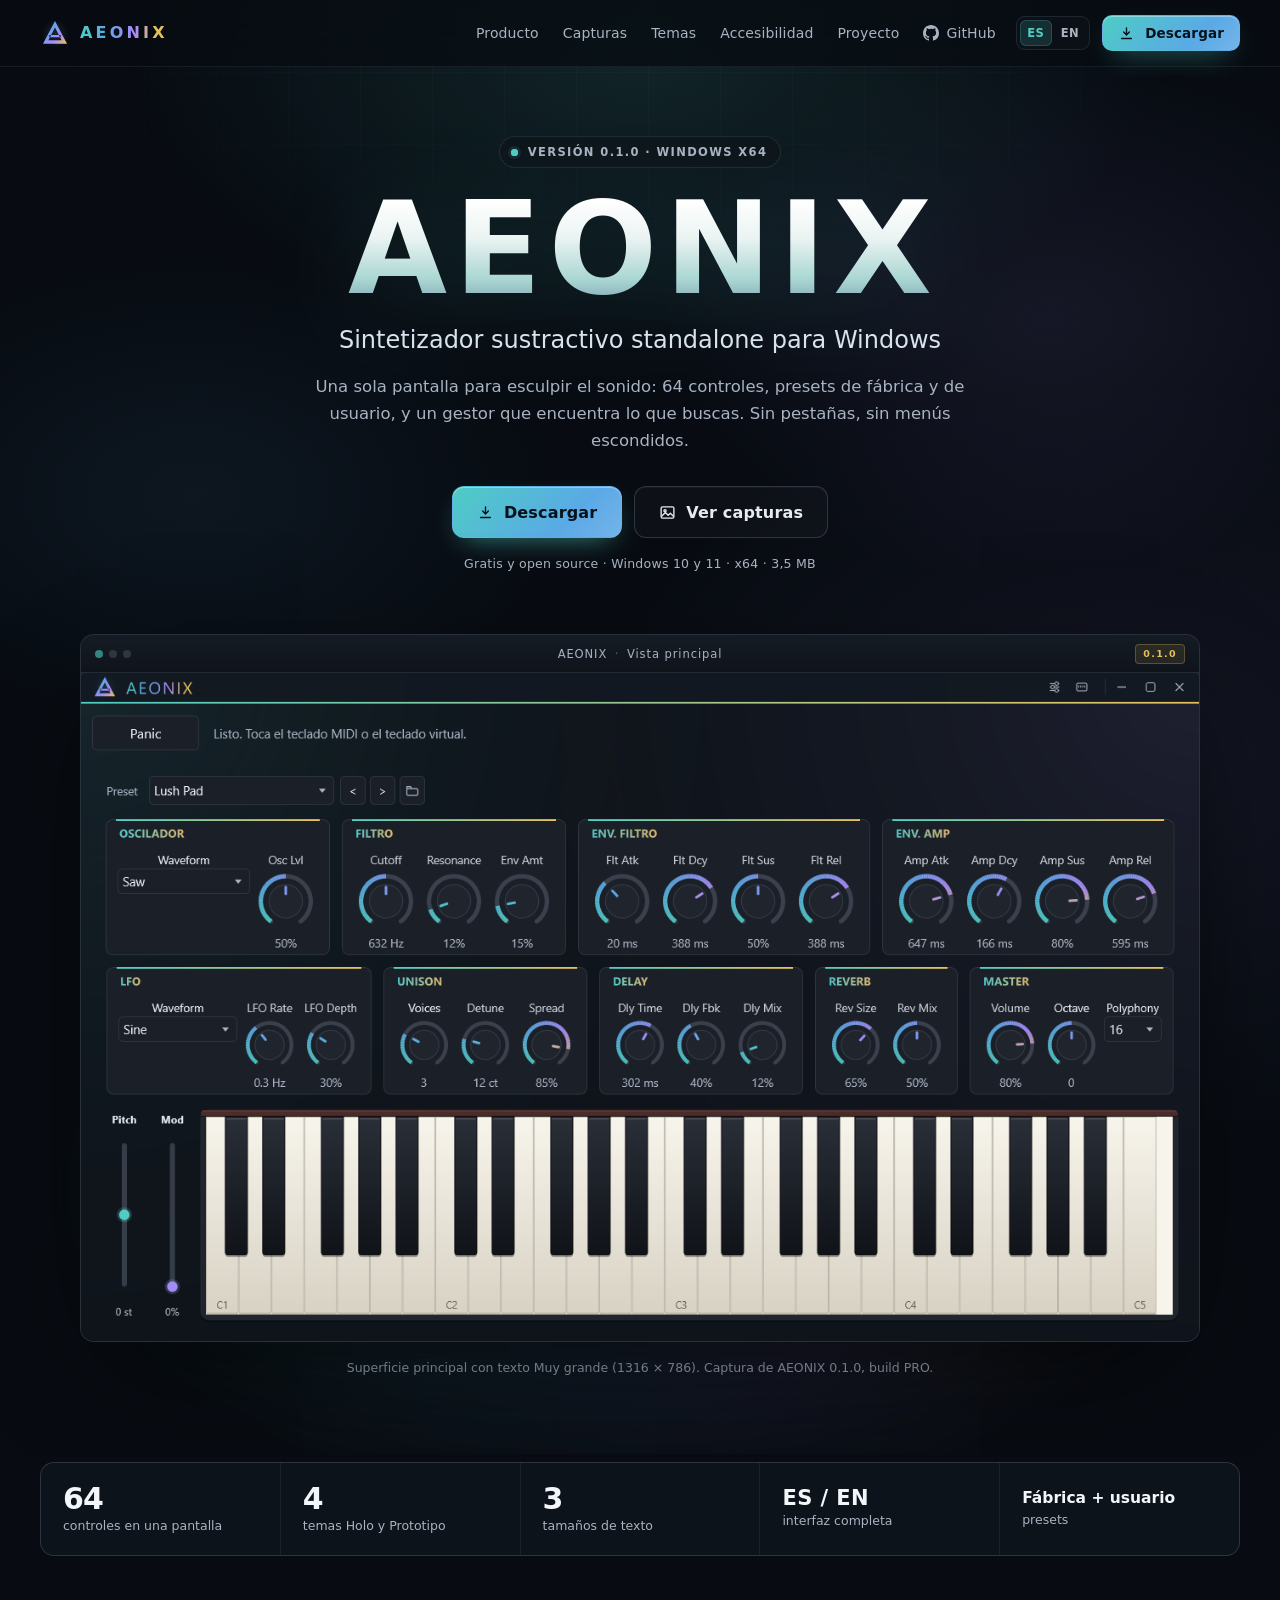
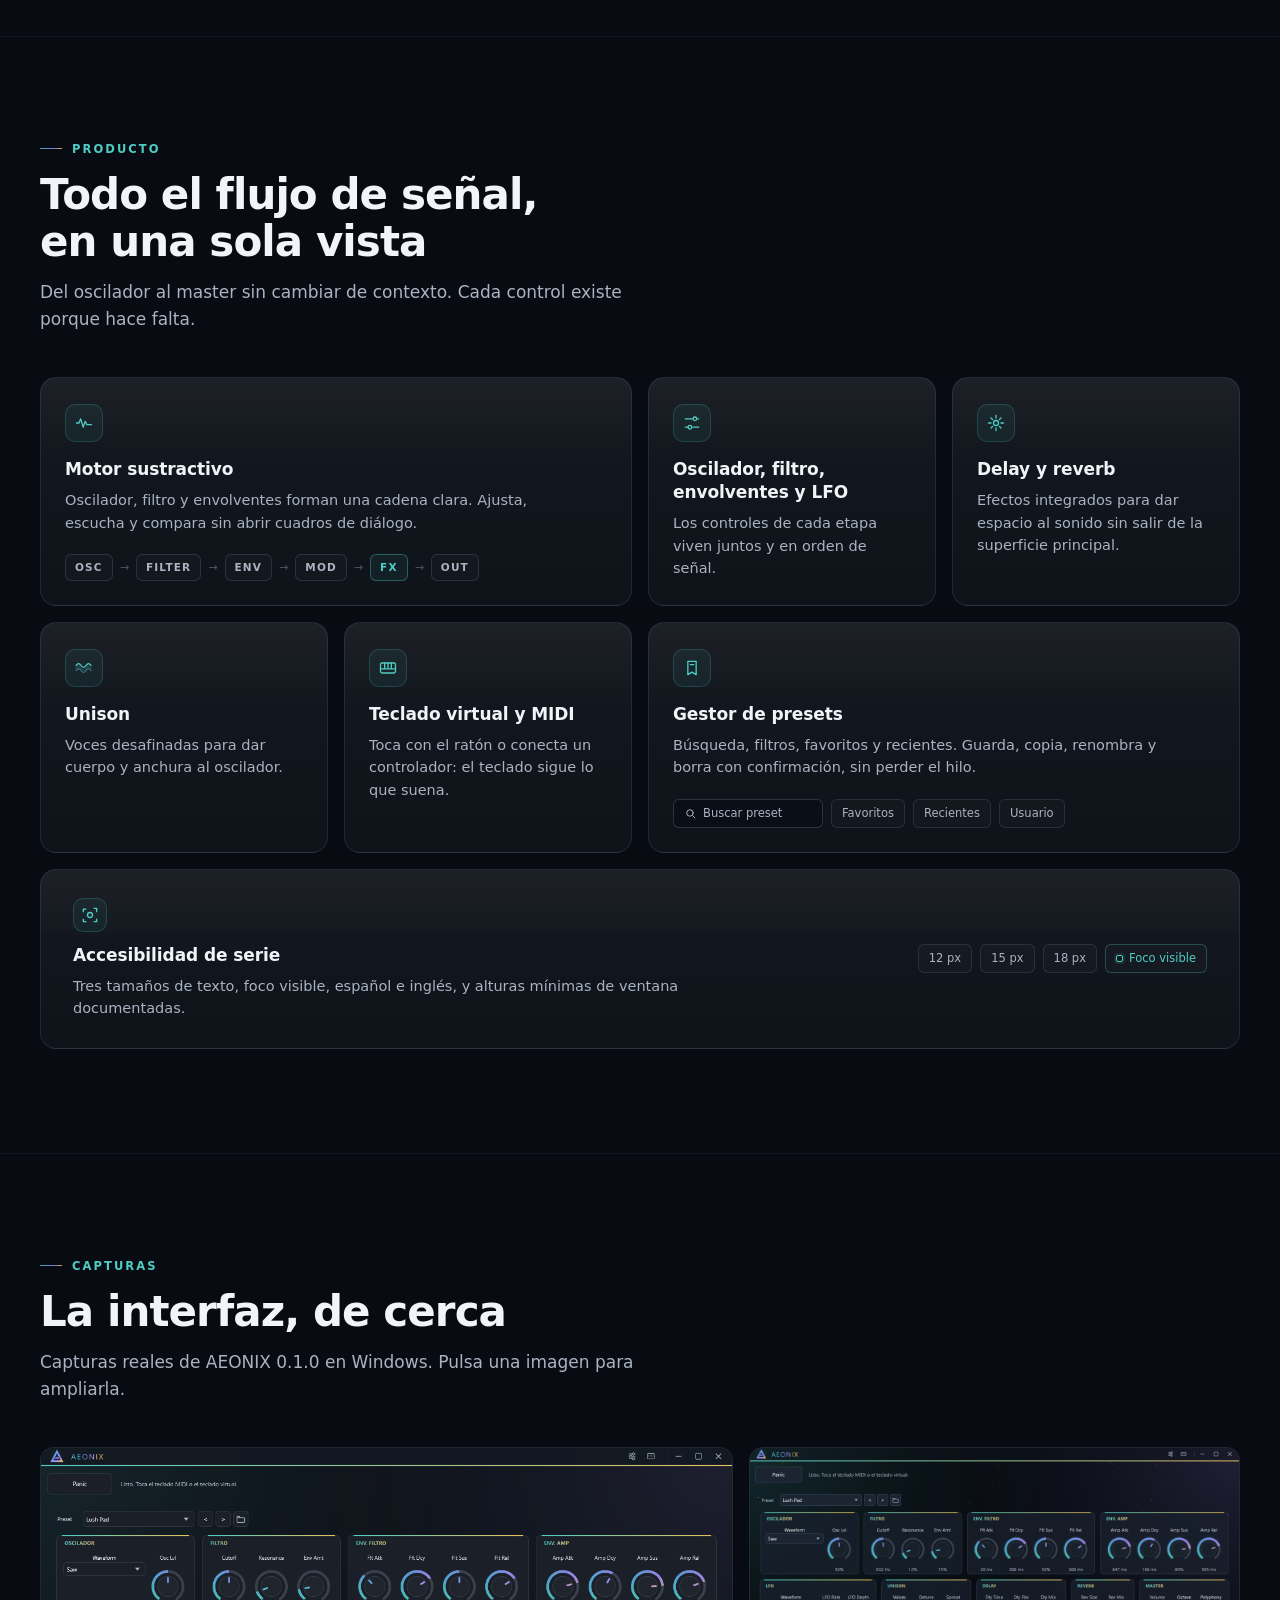
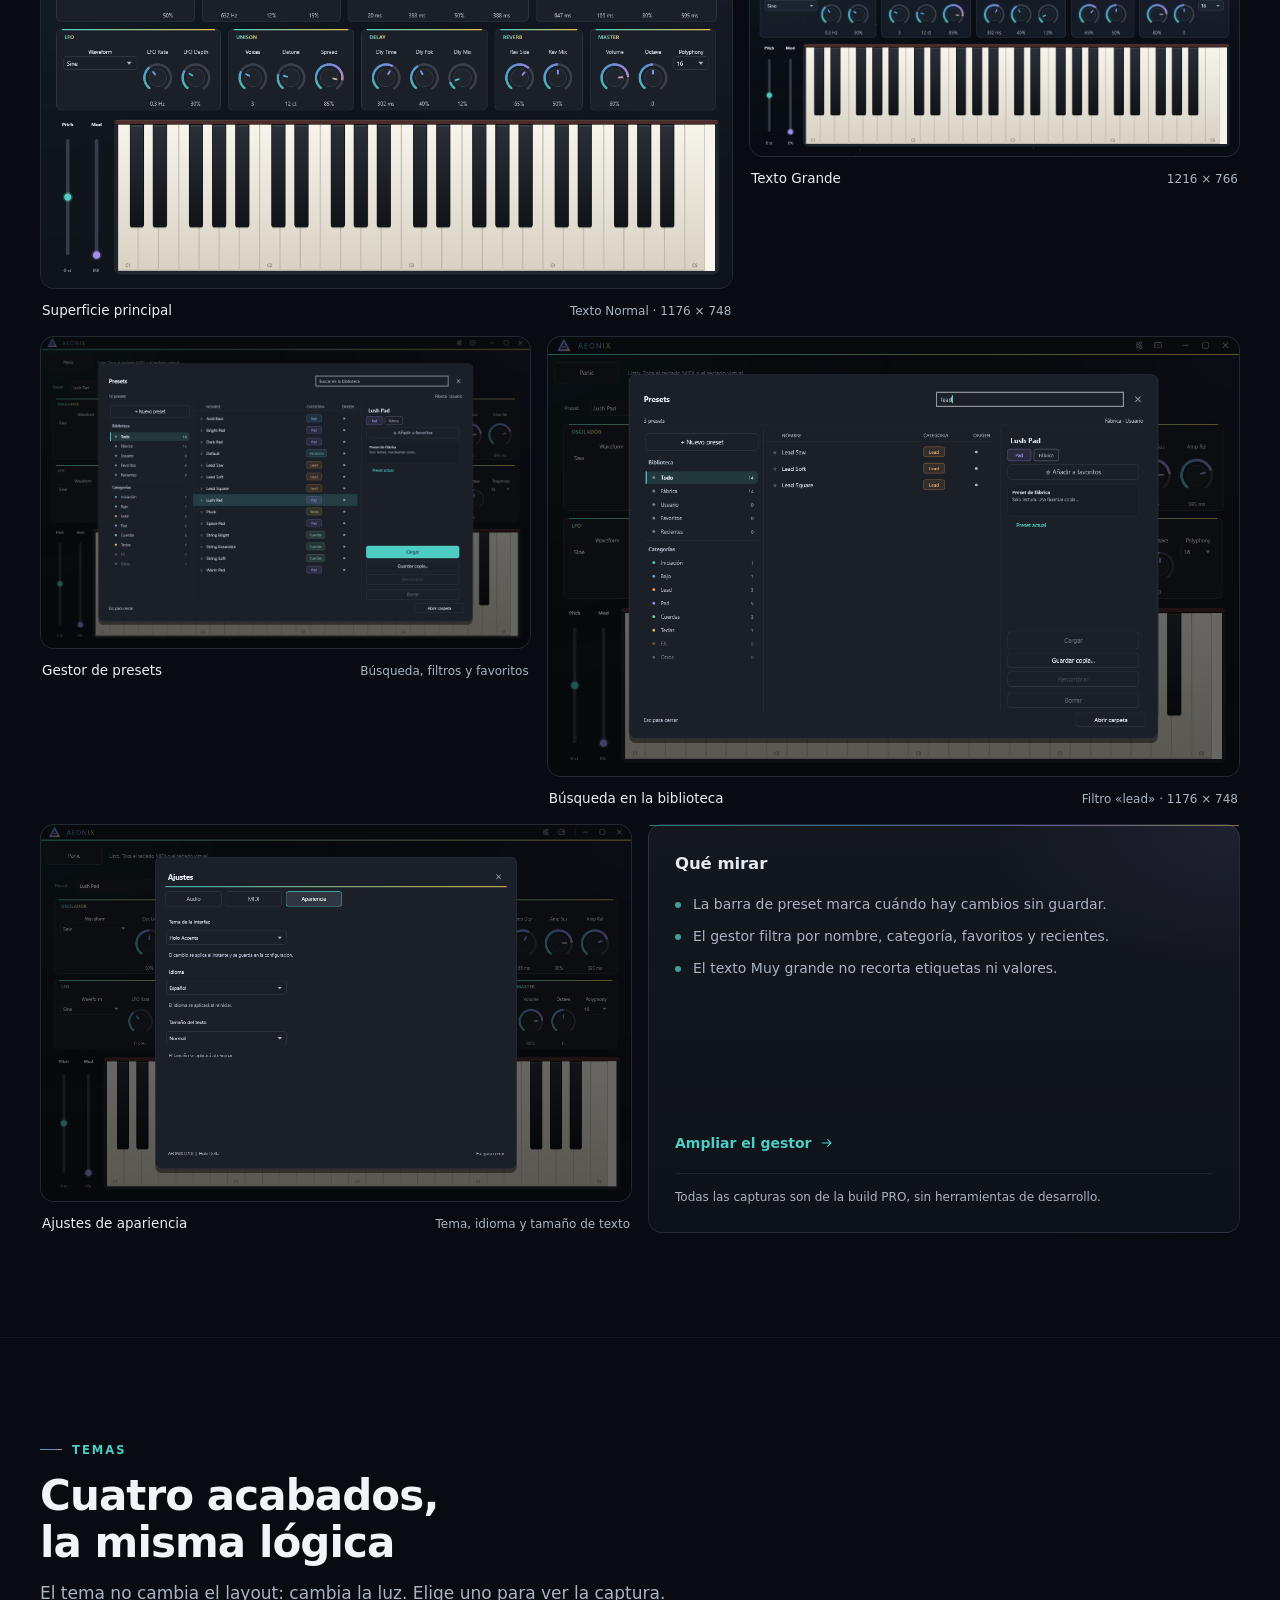
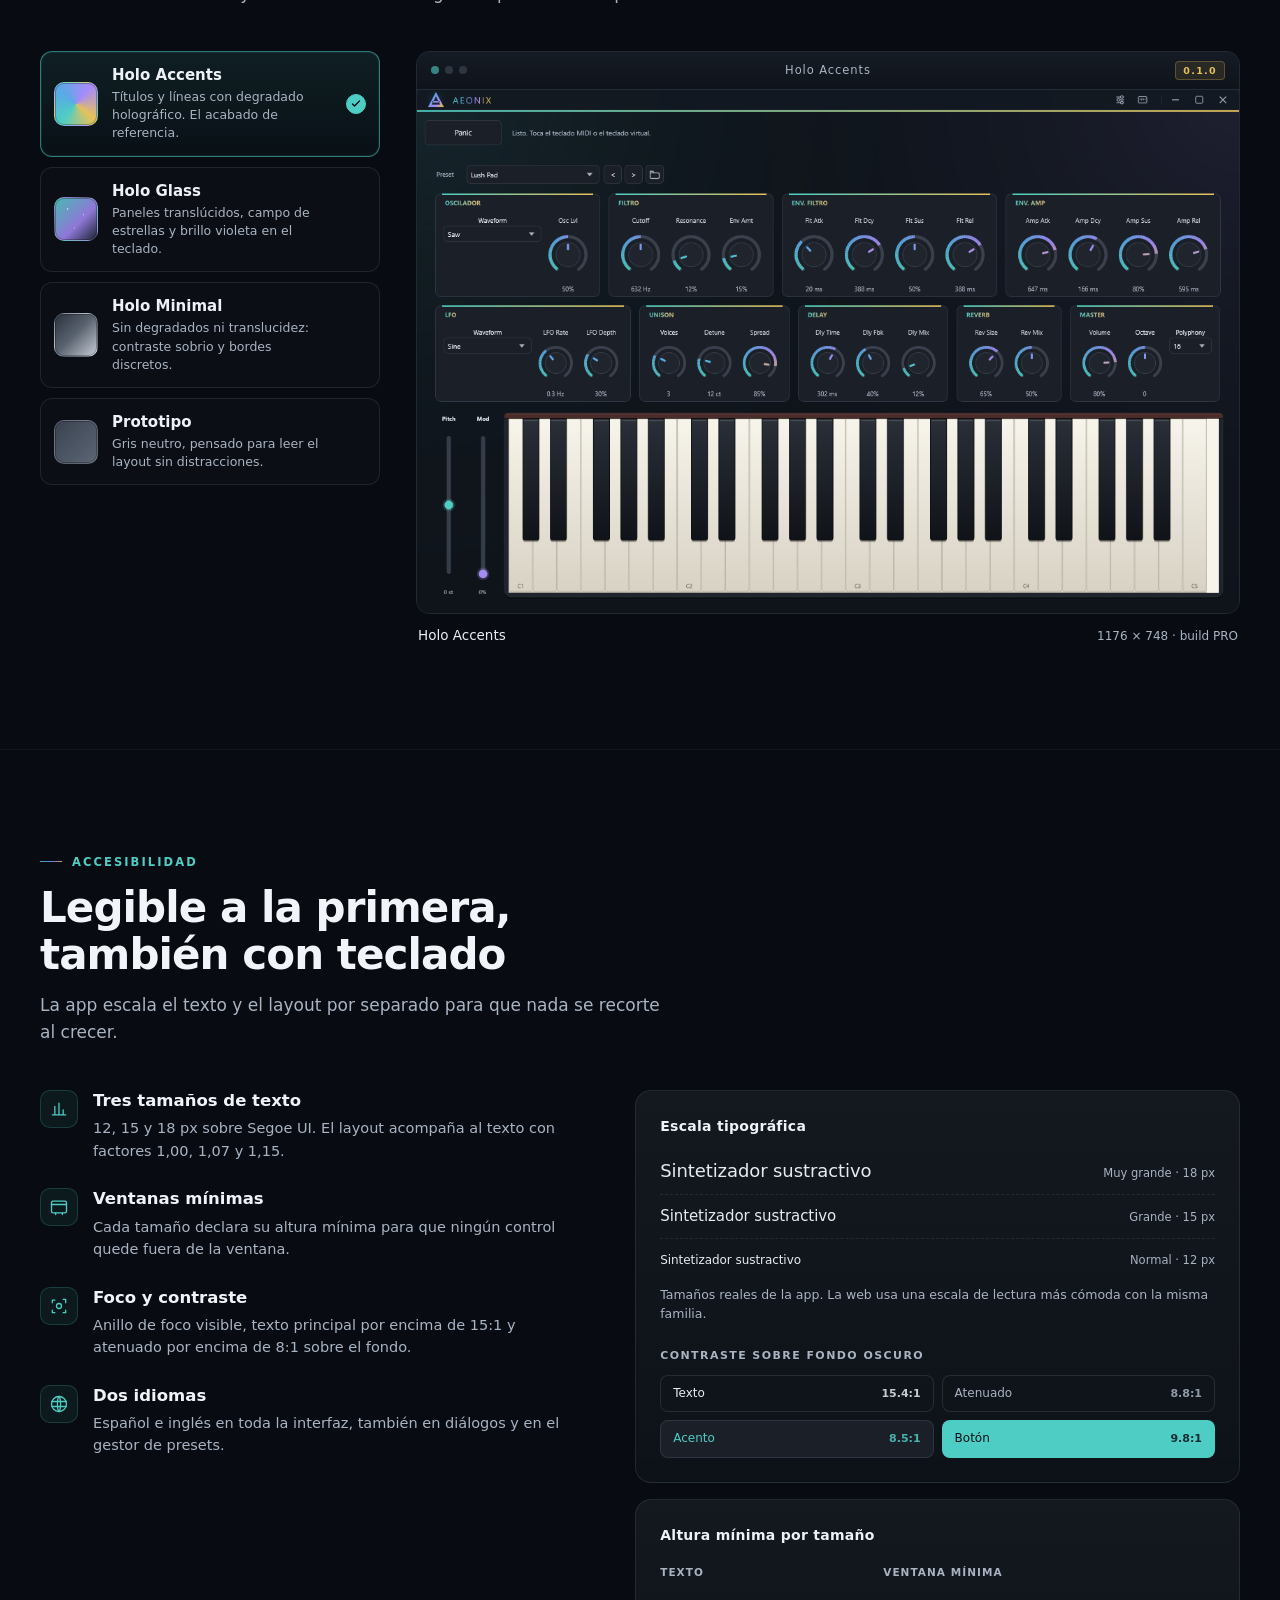
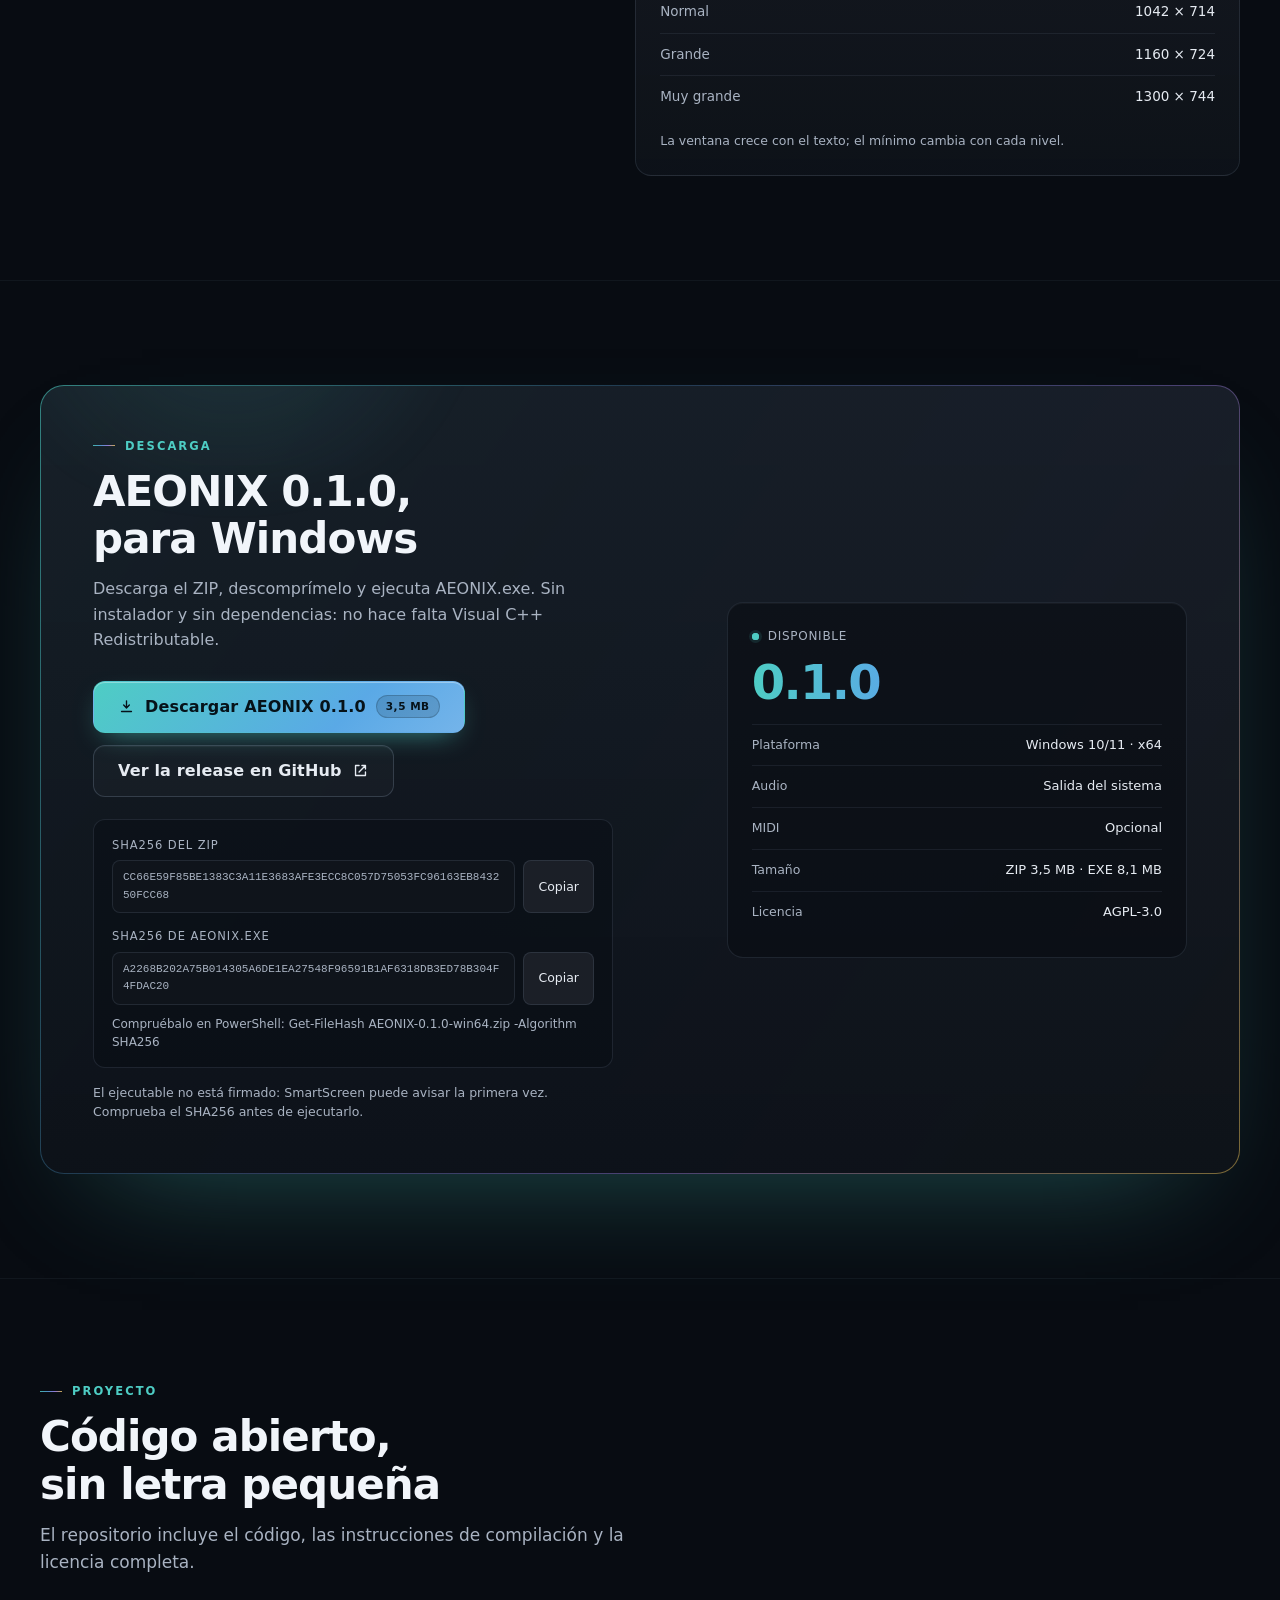
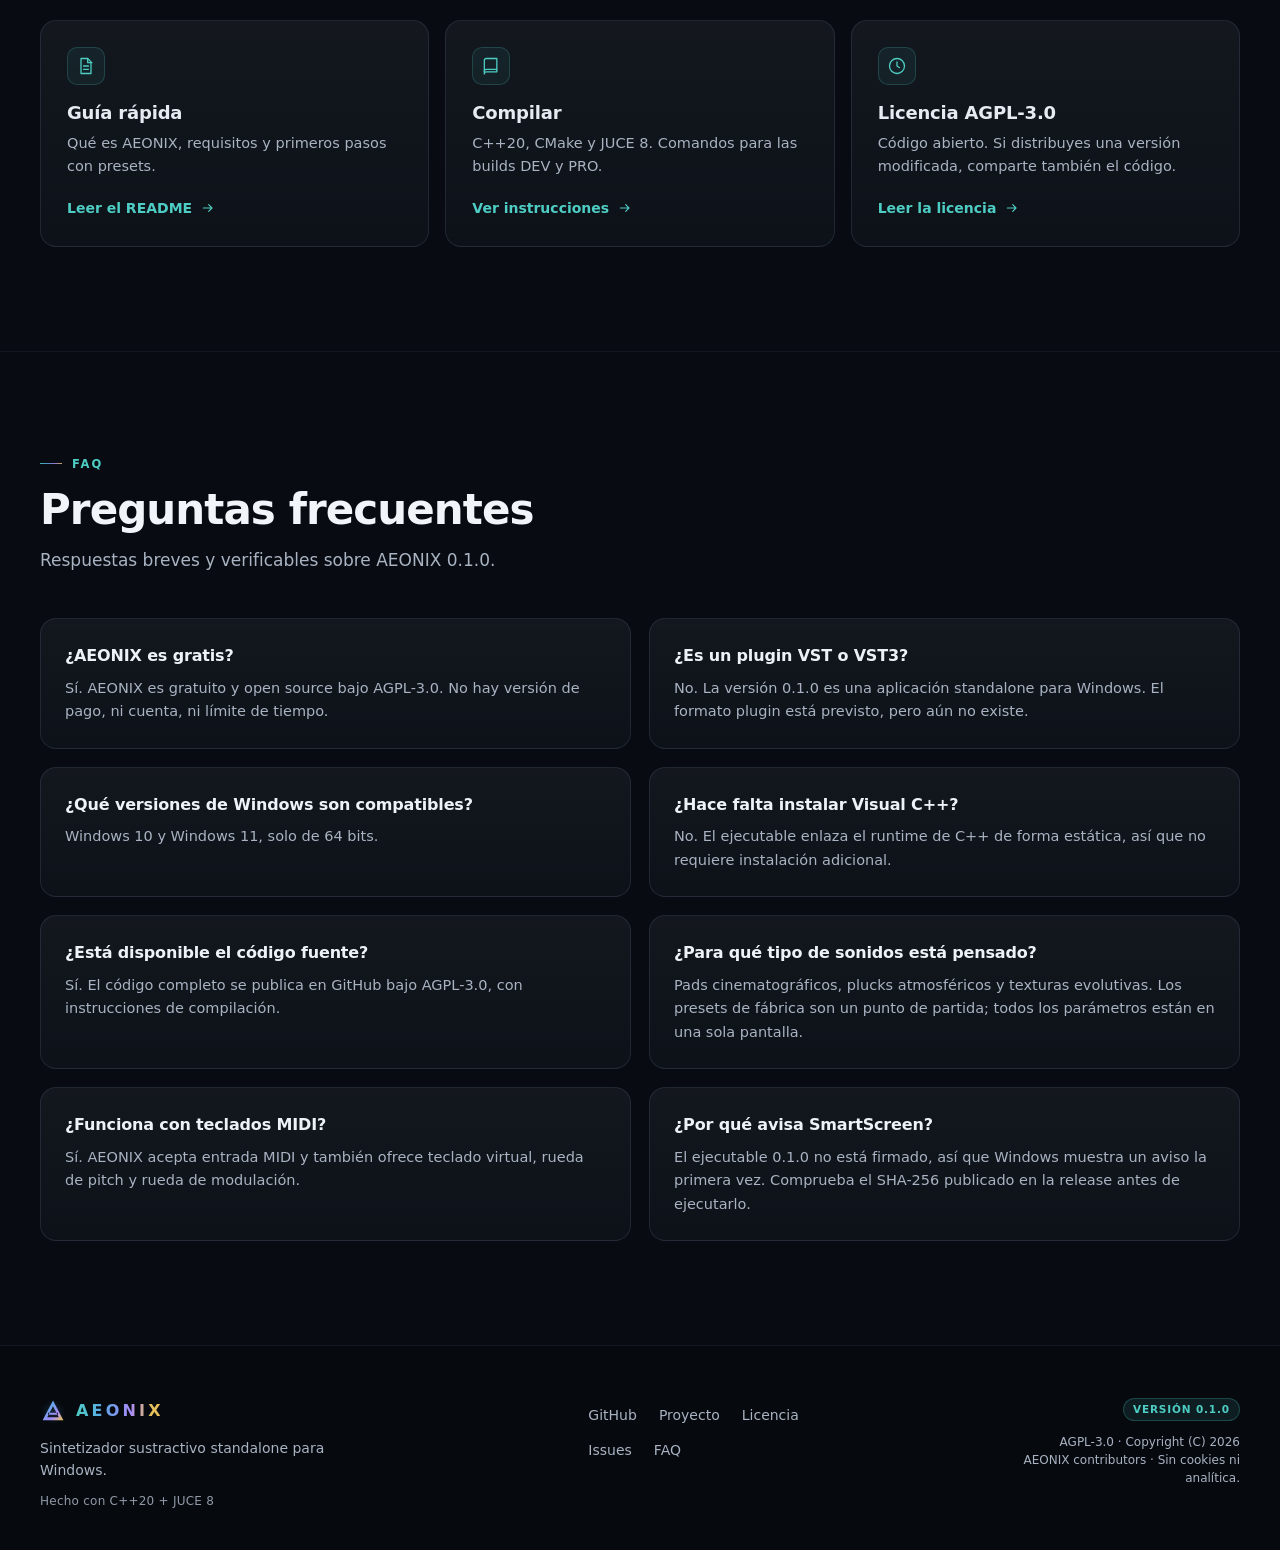
==== site/es/index.html @ d2641645 "site: serve English and Spanish pages with SEO metadata - split the landing into English / and Spani" ====
<!doctype html>
<html lang="es" class="no-js" data-root="../">
<head>
<meta charset="utf-8">
<meta name="viewport" content="width=device-width, initial-scale=1">
<title>AEONIX — Sintetizador sustractivo gratuito y open source para Windows</title>
<meta name="description" content="Sintetizador sustractivo gratuito y open source para Windows 10/11. 64 controles, unison, delay, reverb y gestor de presets. Standalone, AGPL-3.0.">
<meta name="color-scheme" content="dark">
<meta name="theme-color" content="#080c12">
<link rel="canonical" href="https://amareca.github.io/aeonix-synth/es/">
<link rel="alternate" hreflang="en" href="https://amareca.github.io/aeonix-synth/">
<link rel="alternate" hreflang="es" href="https://amareca.github.io/aeonix-synth/es/">
<link rel="alternate" hreflang="x-default" href="https://amareca.github.io/aeonix-synth/">
<link rel="icon" href="../assets/favicon.ico" sizes="any">
<link rel="icon" href="../assets/icon-192.png" type="image/png" sizes="192x192">
<link rel="apple-touch-icon" href="../assets/apple-touch-icon.png">
<link rel="manifest" href="../site.webmanifest">
<meta property="og:type" content="website">
<meta property="og:site_name" content="AEONIX">
<meta property="og:title" content="AEONIX — Sintetizador sustractivo gratuito y open source para Windows">
<meta property="og:description" content="Sintetizador sustractivo gratuito y open source para Windows 10/11 con 64 controles, unison, delay, reverb y gestor de presets.">
<meta property="og:url" content="https://amareca.github.io/aeonix-synth/es/">
<meta property="og:image" content="https://amareca.github.io/aeonix-synth/assets/og.png">
<meta property="og:image:width" content="1200">
<meta property="og:image:height" content="630">
<meta property="og:image:alt" content="AEONIX: sintetizador sustractivo gratuito para Windows">
<meta property="og:locale" content="es_ES">
<meta property="og:locale:alternate" content="en_GB">
<meta name="twitter:card" content="summary_large_image">
<meta name="twitter:title" content="AEONIX — Sintetizador sustractivo gratuito y open source para Windows">
<meta name="twitter:description" content="Sintetizador sustractivo gratuito y open source para Windows 10/11 con 64 controles, unison, delay, reverb y gestor de presets.">
<meta name="twitter:image" content="https://amareca.github.io/aeonix-synth/assets/og.png">
<link rel="stylesheet" href="../styles.css">
<script type="application/ld+json">
{
  "@context": "https://schema.org",
  "@type": "SoftwareApplication",
  "name": "AEONIX",
  "alternateName": "AEONIX Synth",
  "description": "Sintetizador sustractivo standalone gratuito y open source para Windows, pensado para pads cinematográficos, plucks atmosféricos y diseño sonoro experimental.",
  "applicationCategory": "MultimediaApplication",
  "applicationSubCategory": "Synthesizer",
  "operatingSystem": "Windows 10, Windows 11",
  "softwareRequirements": "Windows 10 u 11 de 64 bits. No requiere runtime externo.",
  "softwareVersion": "0.1.0",
  "fileSize": "3.5MB",
  "inLanguage": [
    "en",
    "es"
  ],
  "datePublished": "2026-11-11",
  "url": "https://amareca.github.io/aeonix-synth/es/",
  "downloadUrl": "https://github.com/amareca/aeonix-synth/releases/latest",
  "codeRepository": "https://github.com/amareca/aeonix-synth",
  "license": "https://www.gnu.org/licenses/agpl-3.0.html",
  "screenshot": "https://amareca.github.io/aeonix-synth/assets/captures/hero.png",
  "featureList": [
    "Síntesis sustractiva con oscilador, filtro, envolventes y LFO",
    "Unison, delay estéreo y reverb",
    "64 controles de diseño sonoro en una sola pantalla",
    "Gestor de presets con búsqueda, filtros, favoritos y recientes",
    "Teclado virtual, entrada MIDI y ruedas de pitch y modulación",
    "Cuatro temas y tres tamaños de texto",
    "Interfaz en español e inglés",
    "Código abierto AGPL-3.0"
  ],
  "sameAs": [
    "https://github.com/amareca/aeonix-synth"
  ],
  "author": {
    "@type": "Person",
    "name": "amareca",
    "url": "https://github.com/amareca"
  },
  "offers": {
    "@type": "Offer",
    "price": "0",
    "priceCurrency": "EUR"
  }
}
</script>
<script type="application/ld+json">
{
  "@context": "https://schema.org",
  "@type": "FAQPage",
  "inLanguage": "es",
  "mainEntity": [
    {
      "@type": "Question",
      "name": "¿AEONIX es gratis?",
      "acceptedAnswer": {
        "@type": "Answer",
        "text": "Sí. AEONIX es gratuito y open source bajo AGPL-3.0. No hay versión de pago, ni cuenta, ni límite de tiempo."
      }
    },
    {
      "@type": "Question",
      "name": "¿Es un plugin VST o VST3?",
      "acceptedAnswer": {
        "@type": "Answer",
        "text": "No. La versión 0.1.0 es una aplicación standalone para Windows. El formato plugin está previsto, pero aún no existe."
      }
    },
    {
      "@type": "Question",
      "name": "¿Qué versiones de Windows son compatibles?",
      "acceptedAnswer": {
        "@type": "Answer",
        "text": "Windows 10 y Windows 11, solo de 64 bits."
      }
    },
    {
      "@type": "Question",
      "name": "¿Hace falta instalar Visual C++?",
      "acceptedAnswer": {
        "@type": "Answer",
        "text": "No. El ejecutable enlaza el runtime de C++ de forma estática, así que no requiere instalación adicional."
      }
    },
    {
      "@type": "Question",
      "name": "¿Está disponible el código fuente?",
      "acceptedAnswer": {
        "@type": "Answer",
        "text": "Sí. El código completo se publica en GitHub bajo AGPL-3.0, con instrucciones de compilación."
      }
    },
    {
      "@type": "Question",
      "name": "¿Para qué tipo de sonidos está pensado?",
      "acceptedAnswer": {
        "@type": "Answer",
        "text": "Pads cinematográficos, plucks atmosféricos y texturas evolutivas. Los presets de fábrica son un punto de partida; todos los parámetros están en una sola pantalla."
      }
    },
    {
      "@type": "Question",
      "name": "¿Funciona con teclados MIDI?",
      "acceptedAnswer": {
        "@type": "Answer",
        "text": "Sí. AEONIX acepta entrada MIDI y también ofrece teclado virtual, rueda de pitch y rueda de modulación."
      }
    },
    {
      "@type": "Question",
      "name": "¿Por qué avisa SmartScreen?",
      "acceptedAnswer": {
        "@type": "Answer",
        "text": "El ejecutable 0.1.0 no está firmado, así que Windows muestra un aviso la primera vez. Comprueba el SHA-256 publicado en la release antes de ejecutarlo."
      }
    }
  ]
}
</script>
<script>document.documentElement.classList.replace('no-js', 'js');</script>
</head>
<body>
<a class="skip-link" href="#main">Saltar al contenido</a>
<p class="vh" id="langStatus" role="status" aria-live="polite"></p>

<header class="site-header" id="top">
  <div class="wrap header__inner">
    <a class="brand" href="#top" aria-label="AEONIX, inicio">
      <img src="../logo.svg" alt="" width="30" height="30">
      <span class="brand__name">AEONIX</span>
    </a>

    <nav class="nav" aria-label="Principal">
      <a href="#producto">Producto</a>
      <a href="#capturas">Capturas</a>
      <a href="#temas">Temas</a>
      <a href="#accesibilidad">Accesibilidad</a>
      <a href="#docs">Proyecto</a>
      <a class="nav__github" href="https://github.com/amareca/aeonix-synth" target="_blank" rel="noopener" aria-label="GitHub de AEONIX">
        <svg class="icon" viewBox="0 0 16 16" aria-hidden="true" focusable="false"><path fill="currentColor" d="M8 0C3.58 0 0 3.58 0 8a8 8 0 0 0 5.47 7.59c.4.07.55-.17.55-.38 0-.19-.01-.82-.01-1.49-2.01.37-2.53-.49-2.69-.94-.09-.23-.48-.94-.82-1.13-.28-.15-.68-.52-.01-.53.63-.01 1.08.58 1.23.82.72 1.21 1.87.87 2.33.66.07-.52.28-.87.5-1.07-1.78-.2-3.64-.89-3.64-3.95 0-.87.31-1.59.82-2.15-.08-.2-.36-1.02.08-2.12 0 0 .67-.21 2.2.82a7.4 7.4 0 0 1 2-.27c.68 0 1.36.09 2 .27 1.53-1.04 2.2-.82 2.2-.82.44 1.1.16 1.92.08 2.12.51.56.82 1.27.82 2.15 0 3.07-1.87 3.75-3.65 3.95.29.25.54.73.54 1.48 0 1.07-.01 1.93-.01 2.2 0 .21.15.46.55.38A8.01 8.01 0 0 0 16 8c0-4.42-3.58-8-8-8Z"/></svg>
        <span>GitHub</span>
      </a>
    </nav>

    <div class="header__actions">
            <div class="lang" role="group" aria-label="Idioma">
        <a class="lang__btn" href="./" lang="es" hreflang="es" aria-current="page" aria-label="Español">ES</a>
        <a class="lang__btn" href="../" lang="en" hreflang="en" aria-label="English">EN</a>
      </div>
      <a class="btn btn--sm btn--primary header__cta" href="#descarga">
        <svg class="icon" viewBox="0 0 24 24" aria-hidden="true" focusable="false"><path d="M12 4v10m0 0 4-4m-4 4-4-4M5 19h14"/></svg>
        <span>Descargar</span>
      </a>
      <button class="menu-btn" id="menuBtn" type="button" aria-expanded="false" aria-controls="mobileMenu" aria-label="Abrir menú">
        <span></span><span></span><span></span>
      </button>
    </div>
  </div>

  <div class="mobile-menu" id="mobileMenu" hidden>
    <nav class="mobile-menu__nav" aria-label="Móvil">
      <a href="#producto">Producto</a>
      <a href="#capturas">Capturas</a>
      <a href="#temas">Temas</a>
      <a href="#accesibilidad">Accesibilidad</a>
      <a href="#docs">Proyecto</a>
      <a href="https://github.com/amareca/aeonix-synth" target="_blank" rel="noopener">GitHub</a>
    </nav>
    <a class="btn btn--primary mobile-menu__cta" href="#descarga">
      <svg class="icon" viewBox="0 0 24 24" aria-hidden="true" focusable="false"><path d="M12 4v10m0 0 4-4m-4 4-4-4M5 19h14"/></svg>
      <span>Descargar</span>
    </a>
  </div>
</header>

<main id="main" tabindex="-1">

  <section class="hero" aria-labelledby="hero-title">
    <div class="hero__wash" aria-hidden="true"></div>
    <div class="wrap hero__inner">
      <p class="eyebrow eyebrow--pill">
        <span class="status-dot" aria-hidden="true"></span>
        <span>Versión 0.1.0 · Windows x64</span>
      </p>
      <h1 id="hero-title" class="hero__title">AEONIX<span class="vh"> — sintetizador sustractivo gratuito para Windows</span></h1>
      <p class="hero__tagline">Sintetizador sustractivo standalone para Windows</p>
      <p class="hero__lead">Una sola pantalla para esculpir el sonido: 64 controles, presets de fábrica y de usuario, y un gestor que encuentra lo que buscas. Sin pestañas, sin menús escondidos.</p>
      <div class="hero__actions">
        <a class="btn btn--primary btn--lg" href="#descarga">
          <svg class="icon" viewBox="0 0 24 24" aria-hidden="true" focusable="false"><path d="M12 4v10m0 0 4-4m-4 4-4-4M5 19h14"/></svg>
          <span>Descargar</span>
        </a>
        <a class="btn btn--ghost btn--lg" href="#capturas">
          <svg class="icon" viewBox="0 0 24 24" aria-hidden="true" focusable="false"><rect x="3" y="4" width="18" height="16" rx="2"/><circle cx="8.5" cy="9.5" r="1.6"/><path d="m4 17 5-5 4 4 3-3 4 4"/></svg>
          <span>Ver capturas</span>
        </a>
      </div>
      <p class="hero__note">Gratis y open source · Windows 10 y 11 · x64 · 3,5 MB</p>

      <figure class="stage reveal">
        <div class="app-frame app-frame--hero">
          <div class="app-frame__bar">
            <span class="app-frame__dots" aria-hidden="true"><i></i><i></i><i></i></span>
            <span class="app-frame__title">AEONIX <span class="app-frame__sep">·</span> <span>Vista principal</span></span>
            <span class="app-frame__tag">0.1.0</span>
          </div>
          <img src="../assets/captures/hero.png"
               width="1316" height="786" fetchpriority="high" decoding="async"
               alt="Interfaz de AEONIX: barra de preset, secciones de síntesis, teclado virtual y controles de efectos."
              >
        </div>
        <figcaption>Superficie principal con texto Muy grande (1316 × 786). Captura de AEONIX 0.1.0, build PRO.</figcaption>
      </figure>
    </div>
  </section>

  <div class="wrap">
    <div class="stats reveal" role="group" aria-label="Datos del producto">
      <div class="stat">
        <span class="stat__value">64</span>
        <span class="stat__label">controles en una pantalla</span>
      </div>
      <div class="stat">
        <span class="stat__value">4</span>
        <span class="stat__label">temas Holo y Prototipo</span>
      </div>
      <div class="stat">
        <span class="stat__value">3</span>
        <span class="stat__label">tamaños de texto</span>
      </div>
      <div class="stat">
        <span class="stat__value stat__value--word">ES / EN</span>
        <span class="stat__label">interfaz completa</span>
      </div>
      <div class="stat">
        <span class="stat__value stat__value--sm">Fábrica + usuario</span>
        <span class="stat__label">presets</span>
      </div>
    </div>
  </div>

  <section class="section" id="producto" aria-labelledby="producto-title">
    <div class="wrap">
      <header class="section-head reveal">
        <p class="eyebrow">Producto</p>
        <h2 id="producto-title">Todo el flujo de señal, en una sola vista</h2>
        <p class="section-lead">Del oscilador al master sin cambiar de contexto. Cada control existe porque hace falta.</p>
      </header>

      <div class="features">
        <article class="feature feature--wide reveal">
          <span class="feature__icon" aria-hidden="true">
            <svg class="icon" viewBox="0 0 24 24"><path d="M3 12h3l2-5 3 10 2.5-7 2 4H21"/></svg>
          </span>
          <h3>Motor sustractivo</h3>
          <p>Oscilador, filtro y envolventes forman una cadena clara. Ajusta, escucha y compara sin abrir cuadros de diálogo.</p>
          <div class="chain" aria-hidden="true">
            <span>OSC</span><i>→</i><span>FILTER</span><i>→</i><span>ENV</span><i>→</i><span>MOD</span><i>→</i><span class="chain__hot">FX</span><i>→</i><span>OUT</span>
          </div>
        </article>

        <article class="feature reveal">
          <span class="feature__icon" aria-hidden="true">
            <svg class="icon" viewBox="0 0 24 24"><path d="M4 7h9M19 7h1M4 17h3M13 17h7"/><circle cx="15.5" cy="7" r="2.2"/><circle cx="9.5" cy="17" r="2.2"/></svg>
          </span>
          <h3>Oscilador, filtro, envolventes y LFO</h3>
          <p>Los controles de cada etapa viven juntos y en orden de señal.</p>
        </article>

        <article class="feature reveal">
          <span class="feature__icon" aria-hidden="true">
            <svg class="icon" viewBox="0 0 24 24"><circle cx="12" cy="12" r="3"/><path d="M12 3v3M12 18v3M3 12h3M18 12h3M6 6l2 2M16 16l2 2M18 6l-2 2M8 16l-2 2"/></svg>
          </span>
          <h3>Delay y reverb</h3>
          <p>Efectos integrados para dar espacio al sonido sin salir de la superficie principal.</p>
        </article>

        <article class="feature reveal">
          <span class="feature__icon" aria-hidden="true">
            <svg class="icon" viewBox="0 0 24 24"><path d="M2.5 9c2-3 4-3 6 0s4 3 6 0 4-3 6 0"/><path d="M2.5 15c2-3 4-3 6 0s4 3 6 0 4-3 6 0" opacity=".5"/><path d="M2.5 12c2-3 4-3 6 0s4 3 6 0 4-3 6 0" opacity=".25"/></svg>
          </span>
          <h3>Unison</h3>
          <p>Voces desafinadas para dar cuerpo y anchura al oscilador.</p>
        </article>

        <article class="feature reveal">
          <span class="feature__icon" aria-hidden="true">
            <svg class="icon" viewBox="0 0 24 24"><rect x="3" y="6" width="18" height="12" rx="2"/><path d="M8 6v7M12 6v7M16 6v7M3 13h18"/></svg>
          </span>
          <h3>Teclado virtual y MIDI</h3>
          <p>Toca con el ratón o conecta un controlador: el teclado sigue lo que suena.</p>
        </article>

        <article class="feature feature--wide reveal">
          <span class="feature__icon" aria-hidden="true">
            <svg class="icon" viewBox="0 0 24 24"><path d="M7 4h10v16l-5-3-5 3z"/><path d="M10 8h4"/></svg>
          </span>
          <h3>Gestor de presets</h3>
          <p>Búsqueda, filtros, favoritos y recientes. Guarda, copia, renombra y borra con confirmación, sin perder el hilo.</p>
          <div class="preset-chips" aria-hidden="true">
            <span class="chip chip--input">
              <svg class="icon" viewBox="0 0 24 24"><circle cx="11" cy="11" r="6"/><path d="m16 16 4 4"/></svg>
              <span>Buscar preset</span>
            </span>
            <span class="chip">Favoritos</span>
            <span class="chip">Recientes</span>
            <span class="chip">Usuario</span>
          </div>
        </article>

        <article class="feature feature--full reveal">
          <div class="feature__body">
            <span class="feature__icon" aria-hidden="true">
              <svg class="icon" viewBox="0 0 24 24"><path d="M4 8V5h3M17 4h3v4M20 17v3h-3M7 20H4v-3"/><circle cx="12" cy="12" r="3"/></svg>
            </span>
            <h3>Accesibilidad de serie</h3>
            <p>Tres tamaños de texto, foco visible, español e inglés, y alturas mínimas de ventana documentadas.</p>
          </div>
          <div class="a11y-chips" aria-hidden="true">
            <span class="chip">12 px</span>
            <span class="chip">15 px</span>
            <span class="chip">18 px</span>
            <span class="chip chip--accent"><span class="focus-dot"></span><span>Foco visible</span></span>
          </div>
        </article>
      </div>
    </div>
  </section>

  <section class="section" id="capturas" aria-labelledby="capturas-title">
    <div class="wrap">
      <header class="section-head reveal">
        <p class="eyebrow">Capturas</p>
        <h2 id="capturas-title">La interfaz, de cerca</h2>
        <p class="section-lead">Capturas reales de AEONIX 0.1.0 en Windows. Pulsa una imagen para ampliarla.</p>
      </header>

      <div class="gallery">
        <figure class="shot shot--a reveal">
          <button class="shot__btn" type="button"
                  data-title-key="shot.1.title" data-meta-key="shot.1.meta" data-alt-key="shot.1.alt"
                  aria-label="Ampliar captura: superficie principal">
            <img src="../assets/captures/main-normal.png"
                 width="1176" height="748" loading="lazy" decoding="async"
                 alt="Superficie principal de AEONIX con texto Normal.">
            <span class="shot__zoom" aria-hidden="true">
              <svg class="icon" viewBox="0 0 24 24"><path d="M9 4H4v5M15 4h5v5M20 15v5h-5M4 15v5h5"/></svg>
            </span>
          </button>
          <figcaption>
            <span class="shot__title">Superficie principal</span>
            <span class="shot__meta">Texto Normal · 1176 × 748</span>
          </figcaption>
        </figure>

        <figure class="shot shot--b reveal">
          <button class="shot__btn" type="button"
                  data-title-key="shot.2.title" data-meta-key="shot.2.meta" data-alt-key="shot.2.alt"
                  aria-label="Ampliar captura: texto Grande">
            <img src="../assets/captures/main-large.png"
                 width="1216" height="766" loading="lazy" decoding="async"
                 alt="Superficie de AEONIX con texto Grande.">
            <span class="shot__zoom" aria-hidden="true">
              <svg class="icon" viewBox="0 0 24 24"><path d="M9 4H4v5M15 4h5v5M20 15v5h-5M4 15v5h5"/></svg>
            </span>
          </button>
          <figcaption>
            <span class="shot__title">Texto Grande</span>
            <span class="shot__meta">1216 × 766</span>
          </figcaption>
        </figure>

        <figure class="shot shot--c reveal">
          <button class="shot__btn" type="button"
                  data-title-key="shot.3.title" data-meta-key="shot.3.meta" data-alt-key="shot.3.alt"
                  aria-label="Ampliar captura: gestor de presets">
            <img src="../assets/captures/preset-manager.png"
                 width="1176" height="748" loading="lazy" decoding="async"
                 alt="Gestor de presets de AEONIX con búsqueda, filtros y favoritos.">
            <span class="shot__zoom" aria-hidden="true">
              <svg class="icon" viewBox="0 0 24 24"><path d="M9 4H4v5M15 4h5v5M20 15v5h-5M4 15v5h5"/></svg>
            </span>
          </button>
          <figcaption>
            <span class="shot__title">Gestor de presets</span>
            <span class="shot__meta">Búsqueda, filtros y favoritos</span>
          </figcaption>
        </figure>

        <figure class="shot shot--d reveal">
          <button class="shot__btn" type="button"
                  data-title-key="shot.4.title" data-meta-key="shot.4.meta" data-alt-key="shot.4.alt"
                  aria-label="Ampliar captura: búsqueda en la biblioteca">
            <img src="../assets/captures/preset-manager-search.png"
                 width="1176" height="748" loading="lazy" decoding="async"
                 alt="Gestor de presets de AEONIX filtrado por la búsqueda lead.">
            <span class="shot__zoom" aria-hidden="true">
              <svg class="icon" viewBox="0 0 24 24"><path d="M9 4H4v5M15 4h5v5M20 15v5h-5M4 15v5h5"/></svg>
            </span>
          </button>
          <figcaption>
            <span class="shot__title">Búsqueda en la biblioteca</span>
            <span class="shot__meta">Filtro «lead» · 1176 × 748</span>
          </figcaption>
        </figure>

        <figure class="shot shot--e reveal">
          <button class="shot__btn" type="button"
                  data-title-key="shot.5.title" data-meta-key="shot.5.meta" data-alt-key="shot.5.alt"
                  aria-label="Ampliar captura: ajustes de apariencia">
            <img src="../assets/captures/settings-appearance.png"
                 width="1176" height="748" loading="lazy" decoding="async"
                 alt="Ajustes de AEONIX en la pestaña Apariencia, con tema, idioma y tamaño de texto.">
            <span class="shot__zoom" aria-hidden="true">
              <svg class="icon" viewBox="0 0 24 24"><path d="M9 4H4v5M15 4h5v5M20 15v5h-5M4 15v5h5"/></svg>
            </span>
          </button>
          <figcaption>
            <span class="shot__title">Ajustes de apariencia</span>
            <span class="shot__meta">Tema, idioma y tamaño de texto</span>
          </figcaption>
        </figure>

        <aside class="gallery-note reveal">
          <h3>Qué mirar</h3>
          <ul>
            <li>La barra de preset marca cuándo hay cambios sin guardar.</li>
            <li>El gestor filtra por nombre, categoría, favoritos y recientes.</li>
            <li>El texto Muy grande no recorta etiquetas ni valores.</li>
          </ul>
          <button class="link-btn" type="button" data-open-shot="2">
            <span>Ampliar el gestor</span>
            <svg class="icon" viewBox="0 0 24 24" aria-hidden="true" focusable="false"><path d="M5 12h13m0 0-5-5m5 5-5 5"/></svg>
          </button>
          <p class="gallery-note__fine">Todas las capturas son de la build PRO, sin herramientas de desarrollo.</p>
        </aside>
      </div>
    </div>
  </section>

  <section class="section" id="temas" aria-labelledby="temas-title">
    <div class="wrap">
      <header class="section-head reveal">
        <p class="eyebrow">Temas</p>
        <h2 id="temas-title">Cuatro acabados, la misma lógica</h2>
        <p class="section-lead">El tema no cambia el layout: cambia la luz. Elige uno para ver la captura.</p>
      </header>

      <div class="theme-layout">
        <div class="theme-list reveal" role="group" aria-labelledby="theme-list-label">
          <span class="vh" id="theme-list-label">Elige un tema</span>

          <button class="theme-opt" type="button" data-theme="accents" aria-pressed="true">
            <span class="theme-opt__swatch swatch--accents" aria-hidden="true"></span>
            <span class="theme-opt__text">
              <span class="theme-opt__name">Holo Accents</span>
              <span class="theme-opt__desc">Títulos y líneas con degradado holográfico. El acabado de referencia.</span>
            </span>
            <span class="theme-opt__check" aria-hidden="true">
              <svg class="icon" viewBox="0 0 24 24"><path d="m5 12 4 4 10-10"/></svg>
            </span>
          </button>

          <button class="theme-opt" type="button" data-theme="glass" aria-pressed="false">
            <span class="theme-opt__swatch swatch--glass" aria-hidden="true"></span>
            <span class="theme-opt__text">
              <span class="theme-opt__name">Holo Glass</span>
              <span class="theme-opt__desc">Paneles translúcidos, campo de estrellas y brillo violeta en el teclado.</span>
            </span>
            <span class="theme-opt__check" aria-hidden="true">
              <svg class="icon" viewBox="0 0 24 24"><path d="m5 12 4 4 10-10"/></svg>
            </span>
          </button>

          <button class="theme-opt" type="button" data-theme="minimal" aria-pressed="false">
            <span class="theme-opt__swatch swatch--minimal" aria-hidden="true"></span>
            <span class="theme-opt__text">
              <span class="theme-opt__name">Holo Minimal</span>
              <span class="theme-opt__desc">Sin degradados ni translucidez: contraste sobrio y bordes discretos.</span>
            </span>
            <span class="theme-opt__check" aria-hidden="true">
              <svg class="icon" viewBox="0 0 24 24"><path d="m5 12 4 4 10-10"/></svg>
            </span>
          </button>

          <button class="theme-opt" type="button" data-theme="prototype" aria-pressed="false">
            <span class="theme-opt__swatch swatch--prototype" aria-hidden="true"></span>
            <span class="theme-opt__text">
              <span class="theme-opt__name">Prototipo</span>
              <span class="theme-opt__desc">Gris neutro, pensado para leer el layout sin distracciones.</span>
            </span>
            <span class="theme-opt__check" aria-hidden="true">
              <svg class="icon" viewBox="0 0 24 24"><path d="m5 12 4 4 10-10"/></svg>
            </span>
          </button>
        </div>

        <figure class="theme-preview reveal">
          <div class="theme-preview__wrap">
            <div class="app-frame">
              <div class="app-frame__bar">
                <span class="app-frame__dots" aria-hidden="true"><i></i><i></i><i></i></span>
                <span class="app-frame__title"><span id="themeCaption">Holo Accents</span></span>
                <span class="app-frame__tag">0.1.0</span>
              </div>
              <img id="themeImg"
                   src="../assets/captures/theme-accents.png"
                   width="1176" height="748" loading="lazy" decoding="async"
                   alt="Captura de AEONIX con el tema Holo Accents.">
            </div>
            <button class="theme-preview__btn" type="button" id="themeOpen" aria-label="Ampliar captura del tema">
              <span class="shot__zoom" aria-hidden="true">
                <svg class="icon" viewBox="0 0 24 24"><path d="M9 4H4v5M15 4h5v5M20 15v5h-5M4 15v5h5"/></svg>
              </span>
            </button>
          </div>
          <figcaption>
            <span id="themeCaptionFoot">Holo Accents</span>
            <span>1176 × 748 · build PRO</span>
          </figcaption>
        </figure>
      </div>
    </div>
  </section>

  <section class="section" id="accesibilidad" aria-labelledby="accesibilidad-title">
    <div class="wrap">
      <header class="section-head reveal">
        <p class="eyebrow">Accesibilidad</p>
        <h2 id="accesibilidad-title">Legible a la primera, también con teclado</h2>
        <p class="section-lead">La app escala el texto y el layout por separado para que nada se recorte al crecer.</p>
      </header>

      <div class="a11y-layout">
        <div class="a11y-list reveal">
          <article class="a11y-item">
            <span class="feature__icon" aria-hidden="true">
              <svg class="icon" viewBox="0 0 24 24"><path d="M4 19h16M7 19V9m5 10V5m5 14v-6"/></svg>
            </span>
            <div>
              <h3>Tres tamaños de texto</h3>
              <p>12, 15 y 18 px sobre Segoe UI. El layout acompaña al texto con factores 1,00, 1,07 y 1,15.</p>
            </div>
          </article>

          <article class="a11y-item">
            <span class="feature__icon" aria-hidden="true">
              <svg class="icon" viewBox="0 0 24 24"><rect x="3" y="5" width="18" height="14" rx="2"/><path d="M3 9h18M8 19v2M16 19v2"/></svg>
            </span>
            <div>
              <h3>Ventanas mínimas</h3>
              <p>Cada tamaño declara su altura mínima para que ningún control quede fuera de la ventana.</p>
            </div>
          </article>

          <article class="a11y-item">
            <span class="feature__icon" aria-hidden="true">
              <svg class="icon" viewBox="0 0 24 24"><path d="M4 8V5h3M17 4h3v4M20 17v3h-3M7 20H4v-3"/><circle cx="12" cy="12" r="3"/></svg>
            </span>
            <div>
              <h3>Foco y contraste</h3>
              <p>Anillo de foco visible, texto principal por encima de 15:1 y atenuado por encima de 8:1 sobre el fondo.</p>
            </div>
          </article>

          <article class="a11y-item">
            <span class="feature__icon" aria-hidden="true">
              <svg class="icon" viewBox="0 0 24 24"><circle cx="12" cy="12" r="9"/><path d="M3.5 9h17M3.5 15h17M12 3c2.5 2.6 2.5 15.4 0 18M12 3c-2.5 2.6-2.5 15.4 0 18"/></svg>
            </span>
            <div>
              <h3>Dos idiomas</h3>
              <p>Español e inglés en toda la interfaz, también en diálogos y en el gestor de presets.</p>
            </div>
          </article>
        </div>

        <div class="a11y-panel reveal">
          <div class="panel">
            <h3 class="panel__title">Escala tipográfica</h3>
            <div class="specimen">
              <div class="specimen__row">
                <span class="specimen__sample" style="font-size:18px">Sintetizador sustractivo</span>
                <span class="specimen__label">Muy grande · 18 px</span>
              </div>
              <div class="specimen__row">
                <span class="specimen__sample" style="font-size:15px">Sintetizador sustractivo</span>
                <span class="specimen__label">Grande · 15 px</span>
              </div>
              <div class="specimen__row">
                <span class="specimen__sample" style="font-size:12px">Sintetizador sustractivo</span>
                <span class="specimen__label">Normal · 12 px</span>
              </div>
            </div>
            <p class="panel__note">Tamaños reales de la app. La web usa una escala de lectura más cómoda con la misma familia.</p>

            <h4 class="panel__subtitle">Contraste sobre fondo oscuro</h4>
            <div class="contrast">
              <div class="swatch swatch--text">
                <span>Texto</span>
                <b>15.4:1</b>
              </div>
              <div class="swatch swatch--muted">
                <span>Atenuado</span>
                <b>8.8:1</b>
              </div>
              <div class="swatch swatch--accent">
                <span>Acento</span>
                <b>8.5:1</b>
              </div>
              <div class="swatch swatch--button">
                <span>Botón</span>
                <b>9.8:1</b>
              </div>
            </div>
          </div>

          <div class="panel panel--table">
            <h3 class="panel__title">Altura mínima por tamaño</h3>
            <table class="winsize">
              <thead>
                <tr>
                  <th scope="col">Texto</th>
                  <th scope="col">Ventana mínima</th>
                </tr>
              </thead>
              <tbody>
                <tr>
                  <th scope="row">Normal</th>
                  <td>1042 × 714</td>
                </tr>
                <tr>
                  <th scope="row">Grande</th>
                  <td>1160 × 724</td>
                </tr>
                <tr>
                  <th scope="row">Muy grande</th>
                  <td>1300 × 744</td>
                </tr>
              </tbody>
            </table>
            <p class="panel__note">La ventana crece con el texto; el mínimo cambia con cada nivel.</p>
          </div>
        </div>
      </div>
    </div>
  </section>

  <section class="section" id="descarga" aria-labelledby="descarga-title">
    <div class="wrap">
      <div class="download-panel reveal">
        <div class="download-panel__glow" aria-hidden="true"></div>
        <div class="download-panel__main">
          <p class="eyebrow">Descarga</p>
          <h2 id="descarga-title">AEONIX 0.1.0, para Windows</h2>
          <p class="download-panel__lead">Descarga el ZIP, descomprímelo y ejecuta AEONIX.exe. Sin instalador y sin dependencias: no hace falta Visual C++ Redistributable.</p>
          <div class="download-actions">
            <a class="btn btn--primary btn--lg" href="https://github.com/amareca/aeonix-synth/releases/latest" target="_blank" rel="noopener">
              <svg class="icon" viewBox="0 0 24 24" aria-hidden="true" focusable="false"><path d="M12 4v10m0 0 4-4m-4 4-4-4M5 19h14"/></svg>
              <span>Descargar AEONIX 0.1.0</span>
              <span class="pill pill--dark">3,5 MB</span>
            </a>
            <a class="btn btn--ghost btn--lg" href="https://github.com/amareca/aeonix-synth/releases/latest" target="_blank" rel="noopener">
              <span>Ver la release en GitHub</span>
              <svg class="icon" viewBox="0 0 24 24" aria-hidden="true" focusable="false"><path d="M14 5h5v5M19 5 10 14M19 14v5H5V5h5"/></svg>
            </a>
          </div>

          <div class="checksum">
            <p class="checksum__title">SHA256 del ZIP</p>
            <div class="checksum__row">
              <code>CC66E59F85BE1383C3A11E3683AFE3ECC8C057D75053FC96163EB843250FCC68</code>
              <button class="checksum__copy" type="button" data-copy-hash="CC66E59F85BE1383C3A11E3683AFE3ECC8C057D75053FC96163EB843250FCC68" aria-label="Copiar SHA256 del ZIP">
                <span>Copiar</span>
              </button>
            </div>
            <p class="checksum__title">SHA256 de AEONIX.exe</p>
            <div class="checksum__row">
              <code>A2268B202A75B014305A6DE1EA27548F96591B1AF6318DB3ED78B304F4FDAC20</code>
              <button class="checksum__copy" type="button" data-copy-hash="A2268B202A75B014305A6DE1EA27548F96591B1AF6318DB3ED78B304F4FDAC20" aria-label="Copiar SHA256 de AEONIX.exe">
                <span>Copiar</span>
              </button>
            </div>
            <p class="checksum__hint">Compruébalo en PowerShell: Get-FileHash AEONIX-0.1.0-win64.zip -Algorithm SHA256</p>
          </div>

          <p class="fineprint">El ejecutable no está firmado: SmartScreen puede avisar la primera vez. Comprueba el SHA256 antes de ejecutarlo.</p>
        </div>

        <aside class="release-card">
          <p class="release-card__status"><span class="status-dot" aria-hidden="true"></span><span>Disponible</span></p>
          <p class="release-card__version">0.1.0</p>
          <dl class="release-card__list">
            <div>
              <dt>Plataforma</dt>
              <dd>Windows 10/11 · x64</dd>
            </div>
            <div>
              <dt>Audio</dt>
              <dd>Salida del sistema</dd>
            </div>
            <div>
              <dt>MIDI</dt>
              <dd>Opcional</dd>
            </div>
            <div>
              <dt>Tamaño</dt>
              <dd>ZIP 3,5 MB · EXE 8,1 MB</dd>
            </div>
            <div>
              <dt>Licencia</dt>
              <dd>AGPL-3.0</dd>
            </div>
          </dl>
        </aside>
      </div>
    </div>
  </section>

  <section class="section" id="docs" aria-labelledby="docs-title">
    <div class="wrap">
      <header class="section-head reveal">
        <p class="eyebrow">Proyecto</p>
        <h2 id="docs-title">Código abierto, sin letra pequeña</h2>
        <p class="section-lead">El repositorio incluye el código, las instrucciones de compilación y la licencia completa.</p>
      </header>

      <div class="docs-grid">
        <a class="doc-card reveal" href="https://github.com/amareca/aeonix-synth#readme" target="_blank" rel="noopener">
          <span class="feature__icon" aria-hidden="true">
            <svg class="icon" viewBox="0 0 24 24"><path d="M6 3h8l4 4v14H6z"/><path d="M14 3v5h5M9 12h6M9 16h6"/></svg>
          </span>
          <h3>Guía rápida</h3>
          <p>Qué es AEONIX, requisitos y primeros pasos con presets.</p>
          <span class="doc-card__link">
            <span>Leer el README</span>
            <svg class="icon" viewBox="0 0 24 24" aria-hidden="true" focusable="false"><path d="M5 12h13m0 0-5-5m5 5-5 5"/></svg>
          </span>
        </a>

        <a class="doc-card reveal" href="https://github.com/amareca/aeonix-synth#compilar-windows" target="_blank" rel="noopener">
          <span class="feature__icon" aria-hidden="true">
            <svg class="icon" viewBox="0 0 24 24"><path d="M4 5.5A2.5 2.5 0 0 1 6.5 3H19v16H6.5A2.5 2.5 0 0 0 4 21.5z"/><path d="M4 18.5A2.5 2.5 0 0 1 6.5 16H19"/></svg>
          </span>
          <h3>Compilar</h3>
          <p>C++20, CMake y JUCE 8. Comandos para las builds DEV y PRO.</p>
          <span class="doc-card__link">
            <span>Ver instrucciones</span>
            <svg class="icon" viewBox="0 0 24 24" aria-hidden="true" focusable="false"><path d="M5 12h13m0 0-5-5m5 5-5 5"/></svg>
          </span>
        </a>

        <a class="doc-card reveal" href="https://github.com/amareca/aeonix-synth/blob/main/LICENSE" target="_blank" rel="noopener">
          <span class="feature__icon" aria-hidden="true">
            <svg class="icon" viewBox="0 0 24 24"><circle cx="12" cy="12" r="9"/><path d="M12 7v5l3 2"/></svg>
          </span>
          <h3>Licencia AGPL-3.0</h3>
          <p>Código abierto. Si distribuyes una versión modificada, comparte también el código.</p>
          <span class="doc-card__link">
            <span>Leer la licencia</span>
            <svg class="icon" viewBox="0 0 24 24" aria-hidden="true" focusable="false"><path d="M5 12h13m0 0-5-5m5 5-5 5"/></svg>
          </span>
        </a>
      </div>
    </div>
  </section>

  <section class="section" id="faq" aria-labelledby="faq-title">
    <div class="wrap">
      <header class="section-head reveal">
        <p class="eyebrow">FAQ</p>
        <h2 id="faq-title">Preguntas frecuentes</h2>
        <p class="section-lead">Respuestas breves y verificables sobre AEONIX 0.1.0.</p>
      </header>
      <div class="faq">
        <article class="faq__item">
          <h3>¿AEONIX es gratis?</h3>
          <p>Sí. AEONIX es gratuito y open source bajo AGPL-3.0. No hay versión de pago, ni cuenta, ni límite de tiempo.</p>
        </article>
        <article class="faq__item">
          <h3>¿Es un plugin VST o VST3?</h3>
          <p>No. La versión 0.1.0 es una aplicación standalone para Windows. El formato plugin está previsto, pero aún no existe.</p>
        </article>
        <article class="faq__item">
          <h3>¿Qué versiones de Windows son compatibles?</h3>
          <p>Windows 10 y Windows 11, solo de 64 bits.</p>
        </article>
        <article class="faq__item">
          <h3>¿Hace falta instalar Visual C++?</h3>
          <p>No. El ejecutable enlaza el runtime de C++ de forma estática, así que no requiere instalación adicional.</p>
        </article>
        <article class="faq__item">
          <h3>¿Está disponible el código fuente?</h3>
          <p>Sí. El código completo se publica en GitHub bajo AGPL-3.0, con instrucciones de compilación.</p>
        </article>
        <article class="faq__item">
          <h3>¿Para qué tipo de sonidos está pensado?</h3>
          <p>Pads cinematográficos, plucks atmosféricos y texturas evolutivas. Los presets de fábrica son un punto de partida; todos los parámetros están en una sola pantalla.</p>
        </article>
        <article class="faq__item">
          <h3>¿Funciona con teclados MIDI?</h3>
          <p>Sí. AEONIX acepta entrada MIDI y también ofrece teclado virtual, rueda de pitch y rueda de modulación.</p>
        </article>
        <article class="faq__item">
          <h3>¿Por qué avisa SmartScreen?</h3>
          <p>El ejecutable 0.1.0 no está firmado, así que Windows muestra un aviso la primera vez. Comprueba el SHA-256 publicado en la release antes de ejecutarlo.</p>
        </article>
      </div>
    </div>
  </section>

</main>

<footer class="site-footer">
  <div class="wrap footer__inner">
    <div class="footer__brand">
      <a class="brand" href="#top" aria-label="AEONIX, inicio">
        <img src="../logo.svg" alt="" width="26" height="26">
        <span class="brand__name">AEONIX</span>
      </a>
      <p>Sintetizador sustractivo standalone para Windows.</p>
      <p class="footer__built">Hecho con C++20 + JUCE 8</p>
    </div>

    <nav class="footer__links" aria-label="Pie de página">
      <a href="https://github.com/amareca/aeonix-synth" target="_blank" rel="noopener">GitHub</a>
      <a href="https://github.com/amareca/aeonix-synth#readme" target="_blank" rel="noopener">Proyecto</a>
      <a href="https://github.com/amareca/aeonix-synth/blob/main/LICENSE" target="_blank" rel="noopener">Licencia</a>
      <a href="https://github.com/amareca/aeonix-synth/issues" target="_blank" rel="noopener">Issues</a>
      <a href="#faq">FAQ</a>
    </nav>

    <div class="footer__meta">
      <span class="pill">Versión 0.1.0</span>
      <p>AGPL-3.0 · Copyright (C) 2026 AEONIX contributors · Sin cookies ni analítica.</p>
    </div>
  </div>
</footer>

<dialog class="lightbox" id="lightbox" aria-label="Visor de capturas">
  <div class="lightbox__panel">
    <button class="lightbox__close" type="button" data-close-lightbox aria-label="Cerrar visor">
      <svg class="icon" viewBox="0 0 24 24" aria-hidden="true" focusable="false"><path d="M6 6l12 12M18 6 6 18"/></svg>
    </button>
    <button class="lightbox__nav lightbox__nav--prev" type="button" data-prev-shot aria-label="Captura anterior">
      <svg class="icon" viewBox="0 0 24 24" aria-hidden="true" focusable="false"><path d="m14 6-6 6 6 6"/></svg>
    </button>
    <img id="lightboxImg" alt="" width="1176" height="748">
    <button class="lightbox__nav lightbox__nav--next" type="button" data-next-shot aria-label="Captura siguiente">
      <svg class="icon" viewBox="0 0 24 24" aria-hidden="true" focusable="false"><path d="m10 6 6 6-6 6"/></svg>
    </button>
    <div class="lightbox__foot">
      <p class="lightbox__caption" id="lightboxCaption"></p>
      <p class="lightbox__meta"><span class="lightbox__count" id="lightboxCount"></span><span>Usa ← → para navegar y Esc para cerrar.</span></p>
    </div>
  </div>
</dialog>

<noscript>
  <p class="noscript">Esta página usa JavaScript para el visor de capturas, el selector de temas y los botones de copia.</p>
</noscript>

<script src="../app.js"></script>
</body>
</html>
---- site/styles.css ----
/* ==========================================================================
   AEONIX — landing mockup
   Tokens tomados de src/presentation/theme/Theme.h (tema Holo Accents).
   Solo material de decisión: no es CSS de producción.
   ========================================================================== */

:root {
  --bg: #080c12;
  --bg-2: #0c121a;
  --bg-3: #0f141b;
  --panel: #1b1f27;
  --panel-2: #151b23;
  --border: #2f3641;
  --border-soft: rgba(148, 168, 194, 0.14);
  --border-strong: rgba(148, 168, 194, 0.24);
  --text: #e6ebf2;
  --muted: #a9b3c2;
  --accent: #4ecdc4;
  --accent-2: #5aa9e6;
  --accent-3: #a78bfa;
  --accent-4: #e6c15a;
  --grad: linear-gradient(90deg, #4ecdc4 0%, #5aa9e6 34%, #a78bfa 67%, #e6c15a 100%);
  --font: "Segoe UI", "Segoe UI Variable", system-ui, -apple-system, "Helvetica Neue", Arial, sans-serif;
  --wrap: 1200px;
  --gutter: 24px;
  --radius: 16px;
  --header-h: 66px;
  --ease: cubic-bezier(0.2, 0.7, 0.2, 1);
}

*,
*::before,
*::after {
  box-sizing: border-box;
}

html {
  scroll-behavior: smooth;
  scroll-padding-top: calc(var(--header-h) + 24px);
  -webkit-text-size-adjust: 100%;
}

html,
body {
  max-width: 100%;
  overflow-x: clip;
}

body {
  margin: 0;
  background:
    radial-gradient(1100px 700px at 50% -10%, rgba(78, 205, 196, 0.09), transparent 62%),
    radial-gradient(900px 640px at 88% 8%, rgba(167, 139, 250, 0.07), transparent 60%),
    var(--bg);
  color: var(--text);
  font-family: var(--font);
  font-size: 16px;
  line-height: 1.6;
  -webkit-font-smoothing: antialiased;
  text-rendering: optimizeLegibility;
}

body::before {
  content: "";
  position: fixed;
  inset: 0;
  z-index: 0;
  pointer-events: none;
  background-image:
    linear-gradient(rgba(160, 190, 220, 0.035) 1px, transparent 1px),
    linear-gradient(90deg, rgba(160, 190, 220, 0.035) 1px, transparent 1px);
  background-size: 72px 72px;
  -webkit-mask-image: radial-gradient(ellipse 85% 55% at 50% 0%, #000 12%, transparent 72%);
  mask-image: radial-gradient(ellipse 85% 55% at 50% 0%, #000 12%, transparent 72%);
}

.site-header,
main,
.site-footer {
  position: relative;
  z-index: 1;
}

::selection {
  background: rgba(78, 205, 196, 0.28);
  color: #fff;
}

img {
  max-width: 100%;
}

[hidden] {
  display: none !important;
}

h1,
h2,
h3,
h4,
p {
  margin: 0;
}

ul {
  margin: 0;
  padding: 0;
  list-style: none;
}

a {
  color: inherit;
  -webkit-tap-highlight-color: transparent;
}

button {
  font: inherit;
  color: inherit;
  -webkit-tap-highlight-color: transparent;
}

:focus-visible {
  outline: 2px solid var(--accent);
  outline-offset: 3px;
  border-radius: 4px;
}

.wrap {
  width: min(var(--wrap), calc(100% - var(--gutter) * 2));
  margin-inline: auto;
}

.vh {
  position: absolute;
  width: 1px;
  height: 1px;
  padding: 0;
  margin: -1px;
  overflow: hidden;
  clip: rect(0 0 0 0);
  white-space: nowrap;
  border: 0;
}

.skip-link {
  position: fixed;
  top: 12px;
  left: 12px;
  z-index: 200;
  padding: 10px 16px;
  border-radius: 8px;
  background: var(--accent);
  color: #061219;
  font-size: 14px;
  font-weight: 600;
  text-decoration: none;
  transform: translateY(-180%);
  transition: transform 0.2s var(--ease);
}

.skip-link:focus {
  transform: none;
}

.icon {
  width: 18px;
  height: 18px;
  flex: none;
  fill: none;
  stroke: currentColor;
  stroke-width: 1.7;
  stroke-linecap: round;
  stroke-linejoin: round;
}

/* ==========================================================================
   Header
   ========================================================================== */

.site-header {
  position: fixed;
  inset: 0 0 auto;
  z-index: 50;
  background: rgba(8, 12, 18, 0.76);
  border-bottom: 1px solid rgba(148, 168, 194, 0.1);
  -webkit-backdrop-filter: blur(16px) saturate(130%);
  backdrop-filter: blur(16px) saturate(130%);
  transition: background 0.25s ease, box-shadow 0.25s ease, border-color 0.25s ease;
}

.site-header.is-scrolled {
  background: rgba(8, 12, 18, 0.92);
  border-bottom-color: rgba(148, 168, 194, 0.16);
  box-shadow: 0 12px 40px rgba(0, 0, 0, 0.35);
}

.header__inner {
  height: var(--header-h);
  display: flex;
  align-items: center;
  gap: 20px;
}

.brand {
  display: inline-flex;
  align-items: center;
  gap: 10px;
  text-decoration: none;
  color: var(--text);
  flex: none;
}

.brand img {
  display: block;
  width: 30px;
  height: 30px;
}

.brand__name {
  font-size: 16px;
  font-weight: 600;
  letter-spacing: 0.2em;
  line-height: 1;
  color: var(--text);
}

@supports ((background-clip: text) or (-webkit-background-clip: text)) {
  .brand__name {
    background: linear-gradient(90deg, #4ecdc4 0%, #5aa9e6 30%, #a78bfa 62%, #e6c15a 85%, #e6c15a 100%);
    -webkit-background-clip: text;
    background-clip: text;
    color: transparent;
  }
}

.nav {
  display: flex;
  align-items: center;
  gap: 24px;
  margin-left: auto;
}

.nav a {
  color: var(--muted);
  text-decoration: none;
  font-size: 14px;
  letter-spacing: 0.01em;
  transition: color 0.18s ease;
}

.nav a:hover {
  color: var(--text);
}

.nav a:active {
  color: var(--accent);
}

.nav__github {
  display: inline-flex;
  align-items: center;
  gap: 7px;
}

.nav__github .icon {
  width: 16px;
  height: 16px;
  fill: currentColor;
  stroke: none;
}

.header__actions {
  display: flex;
  align-items: center;
  gap: 12px;
  flex: none;
}

.lang {
  display: inline-flex;
  align-items: center;
  padding: 3px;
  gap: 2px;
  border: 1px solid var(--border-soft);
  border-radius: 9px;
  background: rgba(255, 255, 255, 0.02);
}

.lang__btn {
  display: inline-flex;
  align-items: center;
  justify-content: center;
  min-width: 32px;
  height: 26px;
  padding: 0 7px;
  border: 0;
  border-radius: 6px;
  background: transparent;
  color: var(--muted);
  font-size: 11.5px;
  font-weight: 600;
  letter-spacing: 0.04em;
  text-decoration: none;
  cursor: pointer;
  transition: background 0.18s ease, color 0.18s ease;
}

.lang__btn:hover {
  color: var(--text);
  background: rgba(255, 255, 255, 0.05);
}

.lang__btn[aria-pressed="true"],
.lang__btn[aria-current="page"] {
  background: rgba(78, 205, 196, 0.16);
  color: var(--accent);
  box-shadow: inset 0 0 0 1px rgba(78, 205, 196, 0.22);
}

.btn {
  display: inline-flex;
  align-items: center;
  justify-content: center;
  gap: 10px;
  min-height: 40px;
  padding: 0 16px;
  border: 1px solid transparent;
  border-radius: 10px;
  font-size: 14px;
  font-weight: 600;
  letter-spacing: 0.01em;
  line-height: 1.1;
  text-decoration: none;
  cursor: pointer;
  white-space: nowrap;
  transition: transform 0.18s var(--ease), background 0.18s ease, border-color 0.18s ease,
    filter 0.18s ease, box-shadow 0.18s ease;
}

.btn .icon {
  width: 17px;
  height: 17px;
  stroke-width: 1.9;
}

.btn--primary {
  background: linear-gradient(135deg, #4ecdc4 0%, #5aa9e6 68%, #74b4ea 100%);
  color: #061219;
  box-shadow: 0 10px 28px -12px rgba(78, 205, 196, 0.7), inset 0 1px 0 rgba(255, 255, 255, 0.34);
}

.btn--primary:hover {
  filter: brightness(1.07);
  transform: translateY(-1px);
  box-shadow: 0 14px 32px -12px rgba(78, 205, 196, 0.8), inset 0 1px 0 rgba(255, 255, 255, 0.34);
}

.btn--primary:active {
  transform: translateY(0);
  filter: brightness(0.98);
}

.btn--primary:focus-visible {
  outline-color: #ffffff;
}

.btn--ghost {
  background: rgba(255, 255, 255, 0.025);
  border-color: var(--border-strong);
  color: var(--text);
  box-shadow: inset 0 1px 0 rgba(255, 255, 255, 0.04);
}

.btn--ghost:hover {
  border-color: rgba(78, 205, 196, 0.5);
  background: rgba(78, 205, 196, 0.07);
  transform: translateY(-1px);
}

.btn--ghost:active {
  transform: translateY(0);
}

.btn--sm {
  min-height: 36px;
  padding: 0 15px;
  font-size: 13.5px;
}

.btn--lg {
  min-height: 52px;
  padding: 0 24px;
  font-size: 16px;
  border-radius: 12px;
}

.pill {
  display: inline-flex;
  align-items: center;
  gap: 6px;
  padding: 4px 9px;
  border: 1px solid rgba(78, 205, 196, 0.24);
  border-radius: 999px;
  background: rgba(78, 205, 196, 0.1);
  color: var(--accent);
  font-size: 10.5px;
  font-weight: 600;
  letter-spacing: 0.08em;
  text-transform: uppercase;
  line-height: 1.2;
}

.pill--dark {
  border-color: rgba(6, 18, 25, 0.2);
  background: rgba(6, 18, 25, 0.14);
  color: #061219;
  letter-spacing: 0.05em;
}

.status-dot {
  position: relative;
  width: 7px;
  height: 7px;
  flex: none;
  border-radius: 50%;
  background: var(--accent);
  box-shadow: 0 0 0 3px rgba(78, 205, 196, 0.12);
}

.status-dot::after {
  content: "";
  position: absolute;
  inset: 0;
  border-radius: 50%;
  background: var(--accent);
  animation: ping 2.8s var(--ease) infinite;
}

@keyframes ping {
  0% {
    transform: scale(1);
    opacity: 0.45;
  }
  70%,
  100% {
    transform: scale(3.4);
    opacity: 0;
  }
}

.menu-btn {
  display: none;
  width: 40px;
  height: 40px;
  padding: 0;
  border: 1px solid var(--border-soft);
  border-radius: 9px;
  background: rgba(255, 255, 255, 0.02);
  cursor: pointer;
  align-items: center;
  justify-content: center;
  flex-direction: column;
  gap: 4px;
}

.menu-btn span {
  display: block;
  width: 18px;
  height: 1.5px;
  border-radius: 2px;
  background: var(--text);
  transition: transform 0.2s var(--ease), opacity 0.2s ease;
}

.menu-btn[aria-expanded="true"] span:nth-child(1) {
  transform: translateY(5.5px) rotate(45deg);
}

.menu-btn[aria-expanded="true"] span:nth-child(2) {
  opacity: 0;
}

.menu-btn[aria-expanded="true"] span:nth-child(3) {
  transform: translateY(-5.5px) rotate(-45deg);
}

.mobile-menu {
  position: absolute;
  top: 100%;
  left: 0;
  right: 0;
  padding: 14px var(--gutter) 24px;
  background: rgba(9, 13, 19, 0.98);
  border-bottom: 1px solid var(--border-soft);
  box-shadow: 0 30px 60px rgba(0, 0, 0, 0.5);
}

.mobile-menu[hidden] {
  display: none;
}

.mobile-menu__nav {
  display: grid;
}

.mobile-menu__nav a {
  padding: 13px 2px;
  border-bottom: 1px solid rgba(148, 168, 194, 0.08);
  color: var(--text);
  font-size: 15px;
  text-decoration: none;
}

.mobile-menu__nav a:hover {
  color: var(--accent);
}

.mobile-menu__cta {
  width: 100%;
  margin-top: 18px;
}

/* ==========================================================================
   Hero
   ========================================================================== */

.hero {
  position: relative;
  padding: calc(var(--header-h) + 70px) 0 76px;
  overflow: hidden;
}

.hero__wash {
  position: absolute;
  inset: 0;
  pointer-events: none;
  background:
    radial-gradient(760px 420px at 50% 4%, rgba(78, 205, 196, 0.13), transparent 68%),
    radial-gradient(560px 380px at 82% 22%, rgba(167, 139, 250, 0.09), transparent 70%),
    radial-gradient(520px 340px at 15% 34%, rgba(90, 169, 230, 0.07), transparent 72%);
}

.hero__inner {
  position: relative;
  text-align: center;
}

.eyebrow {
  display: flex;
  align-items: center;
  gap: 10px;
  margin: 0 0 14px;
  color: var(--accent);
  font-size: 11.5px;
  font-weight: 600;
  letter-spacing: 0.18em;
  line-height: 1.4;
  text-transform: uppercase;
}

.eyebrow::before {
  content: "";
  width: 22px;
  height: 1px;
  flex: none;
  background: var(--grad);
  opacity: 0.85;
}

.eyebrow--pill {
  justify-content: center;
  width: fit-content;
  margin: 0 auto 22px;
  padding: 7px 13px 7px 11px;
  border: 1px solid var(--border-soft);
  border-radius: 999px;
  background: rgba(15, 20, 27, 0.7);
  color: var(--muted);
  font-size: 11.5px;
  letter-spacing: 0.12em;
}

.eyebrow--pill::before {
  display: none;
}

.hero__title {
  font-size: clamp(60px, 12vw, 128px);
  font-weight: 700;
  letter-spacing: 0.055em;
  line-height: 0.92;
  margin-right: -0.055em;
  background: linear-gradient(180deg, #ffffff 8%, #ebf4f3 40%, #a9d6d2 76%, #7f9fb3 100%);
  -webkit-background-clip: text;
  background-clip: text;
  color: transparent;
  filter: drop-shadow(0 16px 50px rgba(78, 205, 196, 0.16));
}

.hero__tagline {
  margin-top: 16px;
  font-size: clamp(19px, 2.1vw, 24px);
  font-weight: 400;
  line-height: 1.35;
  color: #dbe4ee;
  text-wrap: balance;
}

.hero__lead {
  max-width: 680px;
  margin: 18px auto 0;
  color: var(--muted);
  font-size: 16.5px;
  line-height: 1.62;
}

.hero__actions {
  display: flex;
  flex-wrap: wrap;
  justify-content: center;
  gap: 12px;
  margin-top: 32px;
}

.hero__note {
  margin-top: 16px;
  color: var(--muted);
  font-size: 12.5px;
  letter-spacing: 0.02em;
}

.stage {
  position: relative;
  max-width: 1120px;
  margin: 60px auto 0;
  text-align: left;
}

.stage::before {
  content: "";
  position: absolute;
  left: 6%;
  right: 6%;
  bottom: -26px;
  height: 58%;
  z-index: 0;
  border-radius: 50%;
  background: linear-gradient(90deg, rgba(78, 205, 196, 0.28), rgba(90, 169, 230, 0.18) 40%, rgba(167, 139, 250, 0.2) 70%, rgba(230, 193, 90, 0.16));
  filter: blur(64px);
  opacity: 0.75;
  pointer-events: none;
}

.app-frame {
  position: relative;
  z-index: 1;
  border: 1px solid rgba(160, 185, 210, 0.18);
  border-radius: 14px;
  background: var(--bg-3);
  overflow: hidden;
  box-shadow: 0 40px 120px -40px rgba(0, 0, 0, 0.9), 0 2px 0 rgba(255, 255, 255, 0.04) inset;
}

.app-frame__bar {
  display: grid;
  grid-template-columns: 1fr auto 1fr;
  align-items: center;
  gap: 12px;
  height: 38px;
  padding: 0 14px;
  background: linear-gradient(180deg, #151b24, #0f141b);
  border-bottom: 1px solid rgba(160, 185, 210, 0.1);
}

.app-frame__dots {
  display: inline-flex;
  gap: 6px;
}

.app-frame__dots i {
  width: 8px;
  height: 8px;
  border-radius: 50%;
  background: #2f3641;
}

.app-frame__dots i:first-child {
  background: rgba(78, 205, 196, 0.6);
}

.app-frame__title {
  color: var(--muted);
  font-size: 11.5px;
  letter-spacing: 0.08em;
  white-space: nowrap;
}

.app-frame__sep {
  opacity: 0.45;
  padding: 0 3px;
}

.app-frame__tag {
  justify-self: end;
  padding: 2px 7px;
  border: 1px solid rgba(230, 193, 90, 0.28);
  border-radius: 4px;
  background: rgba(230, 193, 90, 0.1);
  color: var(--accent-4);
  font-size: 9.5px;
  font-weight: 700;
  letter-spacing: 0.14em;
  line-height: 1.4;
}

.app-frame img {
  display: block;
  width: 100%;
  height: auto;
}

.stage figcaption {
  max-width: 780px;
  margin: 16px auto 0;
  color: var(--muted);
  font-size: 12.5px;
  line-height: 1.55;
  text-align: center;
}

/* ==========================================================================
   Stats
   ========================================================================== */

.stats {
  display: grid;
  grid-template-columns: repeat(5, minmax(0, 1fr));
  gap: 1px;
  margin: 8px 0 80px;
  border: 1px solid var(--border-soft);
  border-radius: 14px;
  background: var(--border-soft);
  overflow: hidden;
}

.stat {
  display: flex;
  flex-direction: column;
  justify-content: center;
  gap: 4px;
  min-height: 92px;
  padding: 20px 22px;
  background: rgba(13, 18, 25, 0.9);
}

.stat__value {
  color: #f2f6fa;
  font-size: 30px;
  font-weight: 600;
  letter-spacing: -0.03em;
  line-height: 1.05;
  font-variant-numeric: tabular-nums;
}

.stat__value--word {
  font-size: 21px;
  letter-spacing: 0.02em;
}

.stat__value--sm {
  font-size: 15.5px;
  letter-spacing: 0;
  line-height: 1.25;
}

.stat__label {
  color: var(--muted);
  font-size: 12.5px;
  line-height: 1.35;
}

/* ==========================================================================
   Sections
   ========================================================================== */

.section {
  position: relative;
  padding: 104px 0;
  border-top: 1px solid rgba(148, 168, 194, 0.07);
  scroll-margin-top: calc(var(--header-h) + 16px);
}

.section-head {
  max-width: 760px;
  margin-bottom: 44px;
}

.section-head h2,
.download-panel h2 {
  font-size: clamp(30px, 3.6vw, 42px);
  font-weight: 600;
  letter-spacing: -0.022em;
  line-height: 1.12;
  color: #f1f5fa;
  text-wrap: balance;
}

.section-lead {
  max-width: 640px;
  margin-top: 14px;
  color: var(--muted);
  font-size: 17px;
  line-height: 1.6;
}

/* Features */

.features {
  display: grid;
  grid-template-columns: repeat(4, minmax(0, 1fr));
  gap: 16px;
}

.feature {
  position: relative;
  display: flex;
  flex-direction: column;
  padding: 26px 24px 24px;
  border: 1px solid var(--border-soft);
  border-radius: var(--radius);
  background:
    linear-gradient(180deg, rgba(255, 255, 255, 0.032), transparent 70px),
    linear-gradient(180deg, rgba(27, 31, 39, 0.72), rgba(16, 21, 28, 0.82));
  overflow: hidden;
  transition: transform 0.25s var(--ease), border-color 0.25s ease, box-shadow 0.25s ease;
}

.feature::before {
  content: "";
  position: absolute;
  inset: 0 0 auto;
  height: 1px;
  background: var(--grad);
  opacity: 0;
  transition: opacity 0.3s ease;
}

.feature:hover {
  transform: translateY(-3px);
  border-color: rgba(78, 205, 196, 0.26);
  box-shadow: 0 24px 50px -30px rgba(0, 0, 0, 0.85);
}

.feature:hover::before {
  opacity: 0.6;
}

.feature--wide {
  grid-column: span 2;
}

.feature--full {
  grid-column: span 4;
  flex-direction: row;
  align-items: center;
  justify-content: space-between;
  gap: 32px;
  padding: 28px 32px;
}

.feature__body {
  max-width: 720px;
}

.feature__icon {
  display: inline-flex;
  align-items: center;
  justify-content: center;
  width: 38px;
  height: 38px;
  margin-bottom: 16px;
  border: 1px solid rgba(78, 205, 196, 0.2);
  border-radius: 10px;
  background: rgba(78, 205, 196, 0.07);
  color: var(--accent);
}

.feature__icon .icon {
  width: 20px;
  height: 20px;
  stroke-width: 1.55;
}

.feature--full .feature__icon {
  width: 34px;
  height: 34px;
  margin-bottom: 12px;
}

.feature h3 {
  font-size: 17px;
  font-weight: 600;
  letter-spacing: -0.005em;
  line-height: 1.35;
  color: #f0f4f9;
}

.feature p {
  margin-top: 8px;
  color: var(--muted);
  font-size: 14.5px;
  line-height: 1.55;
}

.feature--wide p {
  max-width: 520px;
}

.chain {
  display: flex;
  align-items: center;
  flex-wrap: wrap;
  gap: 7px;
  margin-top: auto;
  padding-top: 20px;
}

.chain span {
  padding: 5px 9px;
  border: 1px solid rgba(148, 168, 194, 0.18);
  border-radius: 6px;
  background: rgba(255, 255, 255, 0.018);
  color: var(--muted);
  font-size: 10.5px;
  font-weight: 600;
  letter-spacing: 0.11em;
  line-height: 1.4;
}

.chain span.chain__hot {
  border-color: rgba(78, 205, 196, 0.36);
  background: rgba(78, 205, 196, 0.07);
  color: var(--accent);
}

.chain i {
  color: #4a5666;
  font-size: 11px;
  font-style: normal;
}

.preset-chips {
  display: flex;
  align-items: center;
  flex-wrap: wrap;
  gap: 8px;
  margin-top: auto;
  padding-top: 20px;
}

.chip {
  display: inline-flex;
  align-items: center;
  gap: 6px;
  padding: 6px 10px;
  border: 1px solid rgba(148, 168, 194, 0.16);
  border-radius: 6px;
  background: rgba(255, 255, 255, 0.018);
  color: var(--muted);
  font-size: 11.5px;
  line-height: 1.3;
  white-space: nowrap;
}

.chip--input {
  min-width: 150px;
  border-color: rgba(148, 168, 194, 0.24);
  background: rgba(8, 12, 18, 0.45);
}

.chip .icon {
  width: 13px;
  height: 13px;
  stroke-width: 1.8;
}

.chip--accent {
  border-color: rgba(78, 205, 196, 0.28);
  color: var(--accent);
}

.focus-dot {
  width: 7px;
  height: 7px;
  border-radius: 2px;
  border: 1.5px solid var(--accent);
  box-shadow: 0 0 0 2px rgba(78, 205, 196, 0.12);
}

.a11y-chips {
  display: flex;
  align-items: center;
  flex-wrap: wrap;
  gap: 8px;
  flex: none;
}

/* ==========================================================================
   Gallery
   ========================================================================== */

.gallery {
  display: grid;
  grid-template-columns: repeat(12, minmax(0, 1fr));
  gap: 16px;
  align-items: start;
}

.shot {
  margin: 0;
  grid-column: span 6;
}

.shot--a {
  grid-column: span 7;
}

.shot--b {
  grid-column: span 5;
}

.shot--c {
  grid-column: span 5;
}

.shot--d {
  grid-column: span 7;
}

.shot--e {
  grid-column: span 6;
}

.gallery-note {
  grid-column: span 6;
}

.shot__btn {
  position: relative;
  display: block;
  width: 100%;
  padding: 0;
  border: 1px solid var(--border-soft);
  border-radius: 14px;
  background: var(--bg-3);
  overflow: hidden;
  line-height: 0;
  cursor: zoom-in;
  transition: border-color 0.25s ease, box-shadow 0.25s ease;
}

.shot__btn img {
  display: block;
  width: 100%;
  height: auto;
  transition: transform 0.5s var(--ease);
}

.shot__btn:hover,
.shot__btn:focus-visible {
  border-color: rgba(78, 205, 196, 0.38);
  box-shadow: 0 22px 50px -34px rgba(0, 0, 0, 0.9);
}

.shot__btn:hover img,
.shot__btn:focus-visible img {
  transform: scale(1.015);
}

.shot__zoom {
  position: absolute;
  top: 12px;
  right: 12px;
  z-index: 2;
  display: inline-flex;
  align-items: center;
  justify-content: center;
  width: 32px;
  height: 32px;
  border: 1px solid rgba(160, 185, 210, 0.24);
  border-radius: 8px;
  background: rgba(8, 12, 18, 0.74);
  color: var(--text);
  opacity: 0;
  transform: translateY(-4px);
  transition: opacity 0.2s ease, transform 0.2s ease, background 0.2s ease;
  pointer-events: none;
}

.shot__zoom .icon {
  width: 15px;
  height: 15px;
}

.shot__btn:hover .shot__zoom,
.shot__btn:focus-visible .shot__zoom,
.theme-preview__btn:hover .shot__zoom,
.theme-preview__btn:focus-visible .shot__zoom {
  opacity: 1;
  transform: none;
  background: rgba(8, 12, 18, 0.9);
}

.shot figcaption,
.theme-preview figcaption {
  display: flex;
  align-items: baseline;
  justify-content: space-between;
  gap: 12px;
  padding: 12px 2px 0;
  line-height: 1.4;
}

.shot__title,
.theme-preview figcaption > span:first-child {
  color: #e9eef5;
  font-size: 13.5px;
  font-weight: 500;
}

.shot__meta,
.theme-preview figcaption > span:last-child {
  color: var(--muted);
  font-size: 12px;
  text-align: right;
}

.gallery-note {
  position: relative;
  align-self: stretch;
  display: flex;
  flex-direction: column;
  padding: 26px;
  border: 1px solid var(--border-soft);
  border-radius: 14px;
  background:
    radial-gradient(360px 220px at 100% 0%, rgba(167, 139, 250, 0.08), transparent 70%),
    linear-gradient(180deg, rgba(27, 31, 39, 0.62), rgba(16, 21, 28, 0.78));
}

.gallery-note::before {
  content: "";
  position: absolute;
  inset: 0 0 auto;
  height: 1px;
  background: var(--grad);
  opacity: 0.55;
}

.gallery-note h3 {
  font-size: 16.5px;
  font-weight: 600;
  letter-spacing: -0.005em;
}

.gallery-note ul {
  display: grid;
  gap: 11px;
  margin: 16px 0 20px;
}

.gallery-note li {
  position: relative;
  padding-left: 18px;
  color: var(--muted);
  font-size: 14px;
  line-height: 1.5;
}

.gallery-note li::before {
  content: "";
  position: absolute;
  left: 0;
  top: 0.58em;
  width: 6px;
  height: 6px;
  border-radius: 50%;
  background: rgba(78, 205, 196, 0.75);
}

.link-btn {
  display: inline-flex;
  align-items: center;
  gap: 7px;
  align-self: flex-start;
  margin-top: auto;
  padding: 0;
  border: 0;
  background: none;
  color: var(--accent);
  font-size: 14px;
  font-weight: 600;
  cursor: pointer;
}

.link-btn .icon {
  width: 16px;
  height: 16px;
  transition: transform 0.18s var(--ease);
}

.link-btn:hover {
  text-decoration: underline;
  text-underline-offset: 3px;
}

.link-btn:hover .icon {
  transform: translateX(3px);
}

.gallery-note__fine {
  margin-top: 18px;
  padding-top: 14px;
  border-top: 1px solid rgba(148, 168, 194, 0.1);
  color: var(--muted);
  font-size: 12px;
  line-height: 1.5;
}

/* ==========================================================================
   Themes
   ========================================================================== */

.theme-layout {
  display: grid;
  grid-template-columns: 340px minmax(0, 1fr);
  gap: 36px;
  align-items: start;
}

.theme-list {
  display: grid;
  gap: 10px;
}

.theme-opt {
  display: grid;
  grid-template-columns: 44px minmax(0, 1fr) 20px;
  align-items: center;
  gap: 14px;
  width: 100%;
  padding: 13px;
  border: 1px solid var(--border-soft);
  border-radius: 12px;
  background: rgba(255, 255, 255, 0.016);
  text-align: left;
  cursor: pointer;
  transition: border-color 0.2s ease, background 0.2s ease, transform 0.2s var(--ease);
}

.theme-opt:hover {
  border-color: rgba(78, 205, 196, 0.3);
  background: rgba(78, 205, 196, 0.045);
  transform: translateX(2px);
}

.theme-opt[aria-pressed="true"] {
  border-color: rgba(78, 205, 196, 0.55);
  background: linear-gradient(180deg, rgba(78, 205, 196, 0.1), rgba(78, 205, 196, 0.025));
  box-shadow: inset 0 0 0 1px rgba(78, 205, 196, 0.1);
}

.theme-opt__swatch {
  width: 44px;
  height: 44px;
  border: 1px solid rgba(255, 255, 255, 0.14);
  border-radius: 10px;
  box-shadow: inset 0 0 0 1px rgba(0, 0, 0, 0.28);
}

.swatch--accents {
  background: conic-gradient(from 220deg, #4ecdc4, #5aa9e6, #a78bfa, #e6c15a, #4ecdc4);
}

.swatch--glass {
  background:
    radial-gradient(2px 2px at 30% 26%, rgba(255, 255, 255, 0.9), transparent 60%),
    radial-gradient(1.5px 1.5px at 68% 40%, rgba(255, 255, 255, 0.7), transparent 60%),
    radial-gradient(1.5px 1.5px at 46% 72%, rgba(255, 255, 255, 0.6), transparent 60%),
    linear-gradient(135deg, rgba(78, 205, 196, 0.9), rgba(167, 139, 250, 0.85) 58%, #1b2430);
}

.swatch--minimal {
  background: linear-gradient(135deg, #2a323d 0%, #59636f 48%, #c8ced8 100%);
}

.swatch--prototype {
  background: linear-gradient(135deg, #3a424f, #5c6675);
}

.theme-opt__name {
  display: block;
  color: #eef2f8;
  font-size: 15px;
  font-weight: 600;
  line-height: 1.35;
}

.theme-opt__desc {
  display: block;
  margin-top: 3px;
  color: var(--muted);
  font-size: 12.5px;
  line-height: 1.45;
}

.theme-opt__check {
  display: inline-flex;
  align-items: center;
  justify-content: center;
  width: 20px;
  height: 20px;
  border: 1px solid var(--border-strong);
  border-radius: 50%;
  color: var(--bg);
  opacity: 0;
  transition: opacity 0.18s ease, background 0.18s ease;
}

.theme-opt__check .icon {
  width: 12px;
  height: 12px;
  stroke-width: 2.6;
}

.theme-opt[aria-pressed="true"] .theme-opt__check {
  opacity: 1;
  background: var(--accent);
  border-color: var(--accent);
}

.theme-preview {
  margin: 0;
}

.theme-preview__wrap {
  position: relative;
  border: 1px solid var(--border-soft);
  border-radius: 14px;
  background: var(--bg-3);
  overflow: hidden;
  line-height: 0;
  transition: border-color 0.25s ease, box-shadow 0.25s ease;
}

.theme-preview__wrap:hover,
.theme-preview__wrap:focus-within {
  border-color: rgba(78, 205, 196, 0.38);
  box-shadow: 0 26px 60px -40px rgba(0, 0, 0, 0.9);
}

.theme-preview__btn {
  position: absolute;
  inset: 0;
  z-index: 2;
  display: block;
  width: 100%;
  padding: 0;
  border: 0;
  border-radius: 12px;
  background: transparent;
  cursor: zoom-in;
}

.theme-preview__btn:focus-visible {
  outline: 2px solid var(--accent);
  outline-offset: -3px;
}

.theme-preview__btn .shot__zoom {
  top: auto;
  right: 12px;
  bottom: 12px;
}

.theme-preview__wrap .app-frame {
  border: 0;
  border-radius: 0;
  box-shadow: none;
}

#themeImg {
  display: block;
  width: 100%;
  height: auto;
  transition: opacity 0.25s ease, transform 0.5s var(--ease);
}

#themeImg.is-swapping {
  opacity: 0.25;
}

.theme-preview__wrap:hover #themeImg {
  transform: scale(1.01);
}

/* ==========================================================================
   Accessibility
   ========================================================================== */

.a11y-layout {
  display: grid;
  grid-template-columns: minmax(0, 0.95fr) minmax(0, 1.05fr);
  gap: 48px;
  align-items: start;
}

.a11y-list {
  display: grid;
  gap: 26px;
}

.a11y-item {
  display: grid;
  grid-template-columns: 38px minmax(0, 1fr);
  gap: 15px;
}

.a11y-item .feature__icon {
  margin-bottom: 0;
}

.a11y-item h3 {
  font-size: 16.5px;
  font-weight: 600;
  line-height: 1.35;
  color: #f0f4f9;
}

.a11y-item p {
  margin-top: 5px;
  color: var(--muted);
  font-size: 14.5px;
  line-height: 1.55;
}

.a11y-panel {
  display: grid;
  gap: 16px;
}

.panel {
  padding: 24px;
  border: 1px solid var(--border-soft);
  border-radius: 16px;
  background: linear-gradient(180deg, rgba(27, 31, 39, 0.66), rgba(15, 20, 27, 0.76));
}

.panel__title {
  font-size: 14px;
  font-weight: 600;
  letter-spacing: 0.02em;
  color: #edf2f8;
}

.specimen {
  margin-top: 10px;
}

.specimen__row {
  display: flex;
  align-items: baseline;
  justify-content: space-between;
  gap: 16px;
  padding: 12px 0;
  border-bottom: 1px dashed rgba(148, 168, 194, 0.13);
}

.specimen__row:last-child {
  border-bottom: 0;
  padding-bottom: 2px;
}

.specimen__sample {
  color: var(--text);
  line-height: 1.25;
  letter-spacing: -0.005em;
}

.specimen__label {
  flex: none;
  color: var(--muted);
  font-size: 11.5px;
  white-space: nowrap;
}

.panel__note {
  margin-top: 14px;
  color: var(--muted);
  font-size: 12.5px;
  line-height: 1.5;
}

.panel__subtitle {
  margin-top: 24px;
  color: var(--muted);
  font-size: 11px;
  font-weight: 600;
  letter-spacing: 0.13em;
  text-transform: uppercase;
}

.contrast {
  display: grid;
  grid-template-columns: repeat(2, minmax(0, 1fr));
  gap: 8px;
  margin-top: 10px;
}

.swatch {
  display: flex;
  align-items: baseline;
  justify-content: space-between;
  gap: 8px;
  padding: 10px 12px;
  border: 1px solid rgba(148, 168, 194, 0.16);
  border-radius: 8px;
  font-size: 12px;
  line-height: 1.3;
}

.swatch b {
  font-size: 11px;
  font-weight: 600;
  opacity: 0.85;
  font-variant-numeric: tabular-nums;
}

.swatch--text {
  background: #0f141b;
  color: #e6ebf2;
}

.swatch--muted {
  background: #0f141b;
  color: #a9b3c2;
}

.swatch--accent {
  background: #1b1f27;
  color: #4ecdc4;
}

.swatch--button {
  background: #4ecdc4;
  color: #061219;
  border-color: rgba(78, 205, 196, 0.5);
}

.winsize {
  width: 100%;
  border-collapse: collapse;
  margin-top: 8px;
}

.winsize th,
.winsize td {
  padding: 10px 0;
  border-bottom: 1px solid rgba(148, 168, 194, 0.1);
  font-size: 13.5px;
  font-weight: 400;
  text-align: left;
}

.winsize thead th {
  color: var(--muted);
  font-size: 10.5px;
  font-weight: 600;
  letter-spacing: 0.1em;
  text-transform: uppercase;
}

.winsize tbody th {
  color: var(--muted);
}

.winsize td {
  color: var(--text);
  font-variant-numeric: tabular-nums;
  text-align: right;
  white-space: nowrap;
}

.winsize tr:last-child th,
.winsize tr:last-child td {
  border-bottom: 0;
}

/* ==========================================================================
   Download
   ========================================================================== */

.download-panel {
  position: relative;
  display: grid;
  grid-template-columns: minmax(0, 1.12fr) minmax(0, 0.88fr);
  gap: 48px;
  align-items: center;
  padding: 52px;
  border: 1px solid transparent;
  border-radius: 24px;
  background:
    linear-gradient(180deg, rgba(22, 29, 38, 0.96), rgba(12, 17, 24, 0.98)) padding-box,
    linear-gradient(125deg, rgba(78, 205, 196, 0.62), rgba(90, 169, 230, 0.3) 34%, rgba(167, 139, 250, 0.42) 66%, rgba(230, 193, 90, 0.52)) border-box;
  box-shadow: 0 50px 120px -60px rgba(78, 205, 196, 0.4);
  overflow: hidden;
}

.download-panel__glow {
  position: absolute;
  inset: -40% auto auto -10%;
  width: 620px;
  height: 420px;
  border-radius: 50%;
  background: radial-gradient(circle, rgba(78, 205, 196, 0.14), transparent 66%);
  filter: blur(20px);
  pointer-events: none;
}

.download-panel__main {
  position: relative;
}

.download-panel h2 {
  max-width: 520px;
}

.download-panel__lead {
  max-width: 520px;
  margin-top: 14px;
  color: var(--muted);
  font-size: 16px;
  line-height: 1.6;
}

.download-actions {
  display: flex;
  flex-wrap: wrap;
  gap: 12px;
  margin-top: 28px;
}

.fineprint {
  max-width: 520px;
  margin-top: 16px;
  color: var(--muted);
  font-size: 12.5px;
  line-height: 1.5;
}

.checksum {
  max-width: 520px;
  margin-top: 22px;
  padding: 16px 18px;
  border: 1px solid var(--border-soft);
  border-radius: 12px;
  background: rgba(8, 12, 18, 0.45);
}

.checksum__title {
  margin: 0 0 6px;
  color: var(--muted);
  font-size: 11.5px;
  letter-spacing: 0.08em;
  text-transform: uppercase;
}

.checksum__row {
  display: flex;
  gap: 8px;
  align-items: stretch;
  margin-bottom: 14px;
}

.checksum__row:last-of-type {
  margin-bottom: 10px;
}

.checksum__row code {
  flex: 1;
  min-width: 0;
  padding: 8px 10px;
  border: 1px solid var(--border-soft);
  border-radius: 8px;
  background: var(--bg-3);
  color: var(--muted);
  font-family: ui-monospace, "Cascadia Mono", Consolas, monospace;
  font-size: 11px;
  line-height: 1.6;
  white-space: normal;
  word-break: break-all;
  overflow-wrap: anywhere;
}

.checksum__copy {
  flex: none;
  padding: 0 14px;
  border: 1px solid var(--border-soft);
  border-radius: 8px;
  background: var(--panel);
  color: var(--text);
  font: inherit;
  font-size: 12.5px;
  cursor: pointer;
  transition: border-color 0.18s ease, color 0.18s ease, background 0.18s ease;
}

.checksum__copy:hover {
  border-color: var(--accent);
  color: var(--accent);
}

.checksum__copy:focus-visible {
  outline: 2px solid var(--accent);
  outline-offset: 3px;
}

.checksum__hint {
  margin: 0;
  color: var(--muted);
  font-size: 12px;
  line-height: 1.5;
}

@media (max-width: 620px) {
  .checksum__row {
    flex-direction: column;
  }

  .checksum__copy {
    padding: 9px 14px;
  }
}

.release-card {
  position: relative;
  padding: 24px;
  border: 1px solid var(--border-soft);
  border-radius: 16px;
  background: rgba(8, 12, 18, 0.55);
  box-shadow: inset 0 1px 0 rgba(255, 255, 255, 0.04);
}

.release-card__status {
  display: flex;
  align-items: center;
  gap: 9px;
  color: var(--muted);
  font-size: 12px;
  letter-spacing: 0.06em;
  text-transform: uppercase;
}

.release-card__version {
  margin: 12px 0 18px;
  font-size: 48px;
  font-weight: 700;
  letter-spacing: -0.035em;
  line-height: 1;
  background: var(--grad);
  -webkit-background-clip: text;
  background-clip: text;
  color: transparent;
}

.release-card__list {
  margin: 0;
}

.release-card__list > div {
  display: flex;
  justify-content: space-between;
  align-items: baseline;
  gap: 14px;
  padding: 10px 0;
  border-top: 1px solid rgba(148, 168, 194, 0.1);
}

.release-card__list dt {
  color: var(--muted);
  font-size: 12.5px;
  white-space: nowrap;
}

.release-card__list dd {
  margin: 0;
  color: var(--text);
  font-size: 13px;
  text-align: right;
}

/* ==========================================================================
   Docs
   ========================================================================== */

.docs-grid {
  display: grid;
  grid-template-columns: repeat(3, minmax(0, 1fr));
  gap: 16px;
}

.doc-card {
  display: flex;
  flex-direction: column;
  padding: 26px;
  border: 1px solid var(--border-soft);
  border-radius: 16px;
  background: linear-gradient(180deg, rgba(27, 31, 39, 0.62), rgba(15, 20, 27, 0.74));
  color: var(--text);
  text-decoration: none;
  transition: transform 0.22s var(--ease), border-color 0.22s ease, background 0.22s ease;
}

.doc-card:hover {
  transform: translateY(-3px);
  border-color: rgba(78, 205, 196, 0.3);
  background: linear-gradient(180deg, rgba(31, 37, 46, 0.7), rgba(16, 21, 28, 0.8));
}

.doc-card h3 {
  font-size: 18px;
  font-weight: 600;
  letter-spacing: -0.01em;
  line-height: 1.3;
}

.doc-card p {
  margin-top: 8px;
  color: var(--muted);
  font-size: 14.5px;
  line-height: 1.55;
}

.doc-card__link {
  display: inline-flex;
  align-items: center;
  gap: 8px;
  margin-top: 20px;
  color: var(--accent);
  font-size: 14px;
  font-weight: 600;
}

.doc-card__link .icon {
  width: 16px;
  height: 16px;
  transition: transform 0.18s var(--ease);
}

.doc-card:hover .doc-card__link .icon {
  transform: translateX(3px);
}

/* ==========================================================================
   Footer
   ========================================================================== */

.site-footer {
  padding: 52px 0 40px;
  border-top: 1px solid rgba(148, 168, 194, 0.09);
  background: rgba(7, 10, 15, 0.66);
}

.footer__inner {
  display: grid;
  grid-template-columns: minmax(0, 1.5fr) minmax(0, 0.8fr) minmax(0, 1fr);
  gap: 32px;
  align-items: start;
}

.footer__brand .brand {
  margin-bottom: 14px;
}

.footer__brand .brand img {
  width: 26px;
  height: 26px;
}

.footer__brand > p {
  max-width: 320px;
  color: var(--muted);
  font-size: 14px;
  line-height: 1.55;
}

.footer__brand .footer__built {
  margin-top: 10px;
  color: var(--muted);
  font-size: 12px;
  letter-spacing: 0.02em;
  opacity: 0.85;
}

.footer__links {
  display: flex;
  flex-wrap: wrap;
  gap: 12px 22px;
  padding-top: 6px;
}

.footer__links a {
  color: var(--muted);
  font-size: 14px;
  text-decoration: none;
  transition: color 0.18s ease;
}

.footer__links a:hover {
  color: var(--text);
}

.footer__meta {
  justify-self: end;
  display: flex;
  flex-direction: column;
  align-items: flex-end;
  gap: 12px;
  text-align: right;
}

.footer__meta p {
  max-width: 230px;
  color: var(--muted);
  font-size: 12px;
  line-height: 1.5;
}

/* ==========================================================================
   Lightbox
   ========================================================================== */

.lightbox {
  width: min(1240px, 94vw);
  max-width: none;
  max-height: 94vh;
  margin: auto;
  padding: 0;
  border: 0;
  border-radius: 18px;
  background: transparent;
  color: var(--text);
  overflow: visible;
}

.lightbox::backdrop {
  background: rgba(4, 7, 11, 0.88);
  -webkit-backdrop-filter: blur(10px);
  backdrop-filter: blur(10px);
}

.lightbox__panel {
  position: relative;
  padding: 16px;
  border: 1px solid rgba(148, 168, 194, 0.2);
  border-radius: 18px;
  background: #0b1017;
  box-shadow: 0 60px 140px rgba(0, 0, 0, 0.7);
}

.lightbox__panel img {
  display: block;
  width: auto;
  height: auto;
  max-width: 100%;
  max-height: 70vh;
  margin: 0 auto;
  border-radius: 9px;
  background: #070a0f;
}

.lightbox__close {
  position: absolute;
  top: 22px;
  right: 22px;
  z-index: 3;
  display: inline-flex;
  align-items: center;
  justify-content: center;
  width: 38px;
  height: 38px;
  padding: 0;
  border: 1px solid rgba(148, 168, 194, 0.28);
  border-radius: 9px;
  background: rgba(8, 12, 18, 0.82);
  color: var(--text);
  cursor: pointer;
}

.lightbox__close:hover {
  border-color: rgba(78, 205, 196, 0.5);
  background: rgba(78, 205, 196, 0.12);
}

.lightbox__nav {
  position: absolute;
  top: 50%;
  z-index: 3;
  display: inline-flex;
  align-items: center;
  justify-content: center;
  width: 44px;
  height: 44px;
  padding: 0;
  border: 1px solid rgba(148, 168, 194, 0.24);
  border-radius: 50%;
  background: rgba(8, 12, 18, 0.82);
  color: var(--text);
  cursor: pointer;
  transform: translateY(-50%);
}

.lightbox__nav:hover {
  border-color: rgba(78, 205, 196, 0.55);
  background: rgba(78, 205, 196, 0.14);
}

.lightbox__nav .icon {
  width: 20px;
  height: 20px;
}

.lightbox__nav--prev {
  left: 26px;
}

.lightbox__nav--next {
  right: 26px;
}

.lightbox__foot {
  display: flex;
  align-items: baseline;
  justify-content: space-between;
  gap: 18px;
  padding: 14px 4px 2px;
}

.lightbox__caption {
  color: #e9eef5;
  font-size: 14px;
  font-weight: 500;
}

.lightbox__meta {
  display: flex;
  flex-wrap: wrap;
  justify-content: flex-end;
  gap: 6px 12px;
  color: var(--muted);
  font-size: 12px;
  text-align: right;
}

.lightbox__count {
  color: var(--accent);
  font-variant-numeric: tabular-nums;
}

.no-scroll {
  overflow: hidden;
}

.noscript {
  position: fixed;
  left: 16px;
  right: 16px;
  bottom: 16px;
  z-index: 150;
  padding: 12px 16px;
  border: 1px solid rgba(230, 193, 90, 0.4);
  border-radius: 10px;
  background: rgba(24, 21, 12, 0.95);
  color: #f0dcae;
  font-size: 13px;
  text-align: center;
}

/* ==========================================================================
   Reveal (solo con JS y sin reduced motion)
   ========================================================================== */

.js .reveal {
  opacity: 0;
  transform: translateY(16px);
  transition: opacity 0.6s var(--ease), transform 0.6s var(--ease);
}

.js .reveal.in {
  opacity: 1;
  transform: none;
}

/* ==========================================================================
   Responsive
   ========================================================================== */

@media (max-width: 1100px) {
  .nav {
    gap: 18px;
  }

  .header__inner {
    gap: 16px;
  }
}

@media (max-width: 980px) {
  .nav {
    display: none;
  }

  .header__actions {
    margin-left: auto;
  }

  .menu-btn {
    display: inline-flex;
  }

  .feature--full {
    flex-direction: column;
    align-items: flex-start;
    gap: 20px;
  }

  .a11y-layout {
    grid-template-columns: minmax(0, 1fr);
    gap: 36px;
  }

  .theme-layout {
    grid-template-columns: minmax(0, 1fr);
    gap: 26px;
  }

  .theme-list {
    grid-template-columns: repeat(2, minmax(0, 1fr));
  }

  .footer__inner {
    grid-template-columns: minmax(0, 1.2fr) minmax(0, 1fr);
  }

  .footer__meta {
    grid-column: 1 / -1;
    justify-self: start;
    align-items: flex-start;
    text-align: left;
  }

  .footer__meta p {
    max-width: none;
  }
}

@media (max-width: 860px) {
  .features {
    grid-template-columns: repeat(2, minmax(0, 1fr));
  }

  .feature--full {
    grid-column: span 2;
  }

  .gallery {
    grid-template-columns: repeat(2, minmax(0, 1fr));
  }

  .shot,
  .shot--a,
  .shot--b,
  .shot--c,
  .shot--d,
  .shot--e,
  .gallery-note {
    grid-column: span 1;
  }

  .gallery-note {
    grid-column: span 2;
  }

  .download-panel {
    grid-template-columns: minmax(0, 1fr);
    gap: 32px;
    padding: 40px;
  }

  .docs-grid {
    grid-template-columns: minmax(0, 1fr);
  }

  .doc-card {
    padding: 24px;
  }
}

@media (max-width: 760px) {
  :root {
    --gutter: 20px;
  }

  .hero {
    padding-top: calc(var(--header-h) + 52px);
    padding-bottom: 60px;
  }

  .section {
    padding: 76px 0;
  }

  .section-head {
    margin-bottom: 34px;
  }

  .stats {
    grid-template-columns: repeat(2, minmax(0, 1fr));
  }

  .stat {
    min-height: 84px;
    padding: 16px 18px;
  }

  .stat:last-child {
    grid-column: span 2;
  }

  .stat__value {
    font-size: 26px;
  }

  .stat__value--word {
    font-size: 19px;
  }

  .stage {
    margin-top: 44px;
  }

  .theme-list {
    grid-template-columns: minmax(0, 1fr);
  }

  .shot figcaption,
  .theme-preview figcaption {
    flex-direction: column;
    gap: 2px;
  }

  .shot__meta,
  .theme-preview figcaption > span:last-child {
    text-align: left;
  }

  .footer__inner {
    grid-template-columns: minmax(0, 1fr);
    gap: 26px;
  }

  .footer__meta {
    grid-column: auto;
  }

  .lightbox__nav {
    width: 38px;
    height: 38px;
    top: auto;
    bottom: 74px;
    transform: none;
  }

  .lightbox__nav--prev {
    left: 24px;
  }

  .lightbox__nav--next {
    right: 24px;
  }

  .lightbox__foot {
    flex-direction: column;
    gap: 8px;
    padding-top: 12px;
  }

  .lightbox__meta {
    justify-content: flex-start;
    text-align: left;
  }

  .lightbox__panel img {
    max-height: 64vh;
  }
}

@media (max-width: 620px) {
  .header__cta {
    display: none;
  }

  .hero__lead {
    font-size: 15.5px;
  }

  .hero__actions {
    flex-direction: column;
  }

  .hero__actions .btn {
    width: 100%;
  }

  .features {
    grid-template-columns: minmax(0, 1fr);
  }

  .feature--wide,
  .feature--full {
    grid-column: span 1;
  }

  .feature--full {
    padding: 24px;
  }

  .gallery {
    grid-template-columns: minmax(0, 1fr);
  }

  .gallery-note {
    grid-column: span 1;
  }

  .download-panel {
    padding: 28px 22px;
    border-radius: 18px;
  }

  .release-card__version {
    font-size: 40px;
  }

  .download-actions .btn {
    width: 100%;
  }

  .contrast {
    grid-template-columns: minmax(0, 1fr);
  }

  .specimen__row {
    flex-direction: column;
    gap: 4px;
    align-items: flex-start;
  }

  .specimen__label {
    font-size: 11px;
  }

  .a11y-chips {
    gap: 6px;
  }

  .panel {
    padding: 20px;
  }

  .lightbox__panel {
    padding: 12px;
  }

  .lightbox__close {
    top: 18px;
    right: 18px;
  }
}

@media (max-width: 420px) {
  :root {
    --gutter: 16px;
  }

  .brand__name {
    letter-spacing: 0.14em;
  }

  .hero__title {
    font-size: 58px;
  }

  .hero__tagline {
    font-size: 18px;
  }

  .hero__note {
    font-size: 11.5px;
  }

  .stat {
    padding: 14px;
  }

  .stat__label {
    font-size: 11.5px;
  }

  .shot__zoom {
    width: 28px;
    height: 28px;
  }

  .gallery-note,
  .panel {
    padding: 18px;
  }

  .release-card {
    padding: 20px;
  }

  .lightbox {
    width: 96vw;
  }

  .lightbox__panel img {
    max-height: 58vh;
  }

  .lightbox__nav {
    bottom: 84px;
  }
}

@media (prefers-reduced-motion: reduce) {
  html {
    scroll-behavior: auto;
  }

  *,
  *::before,
  *::after {
    animation-duration: 0.001ms !important;
    animation-iteration-count: 1 !important;
    transition-duration: 0.001ms !important;
  }

  .js .reveal {
    opacity: 1;
    transform: none;
  }
}

@media (forced-colors: active) {
  .hero__title,
  .release-card__version {
    color: CanvasText;
    -webkit-text-fill-color: CanvasText;
    background: none;
    filter: none;
  }

  .feature,
  .shot__btn,
  .theme-opt,
  .panel,
  .doc-card,
  .download-panel {
    border-color: CanvasText;
  }
}

/* -------------------------------------------------------------------- faq */

.faq {
  display: grid;
  grid-template-columns: repeat(2, minmax(0, 1fr));
  gap: 18px;
}

.faq__item {
  padding: 24px;
  border: 1px solid var(--border-soft);
  border-radius: 16px;
  background: linear-gradient(180deg, rgba(27, 31, 39, 0.62), rgba(15, 20, 27, 0.74));
}

.faq__item h3 {
  margin: 0 0 8px;
  font-size: 16px;
  font-weight: 600;
  letter-spacing: -0.01em;
  color: #edf2f8;
}

.faq__item p {
  margin: 0;
  color: var(--muted);
  font-size: 14.5px;
  line-height: 1.62;
}

@media (max-width: 860px) {
  .faq {
    grid-template-columns: 1fr;
  }
}

@media (forced-colors: active) {
  .faq__item {
    border-color: CanvasText;
  }
}
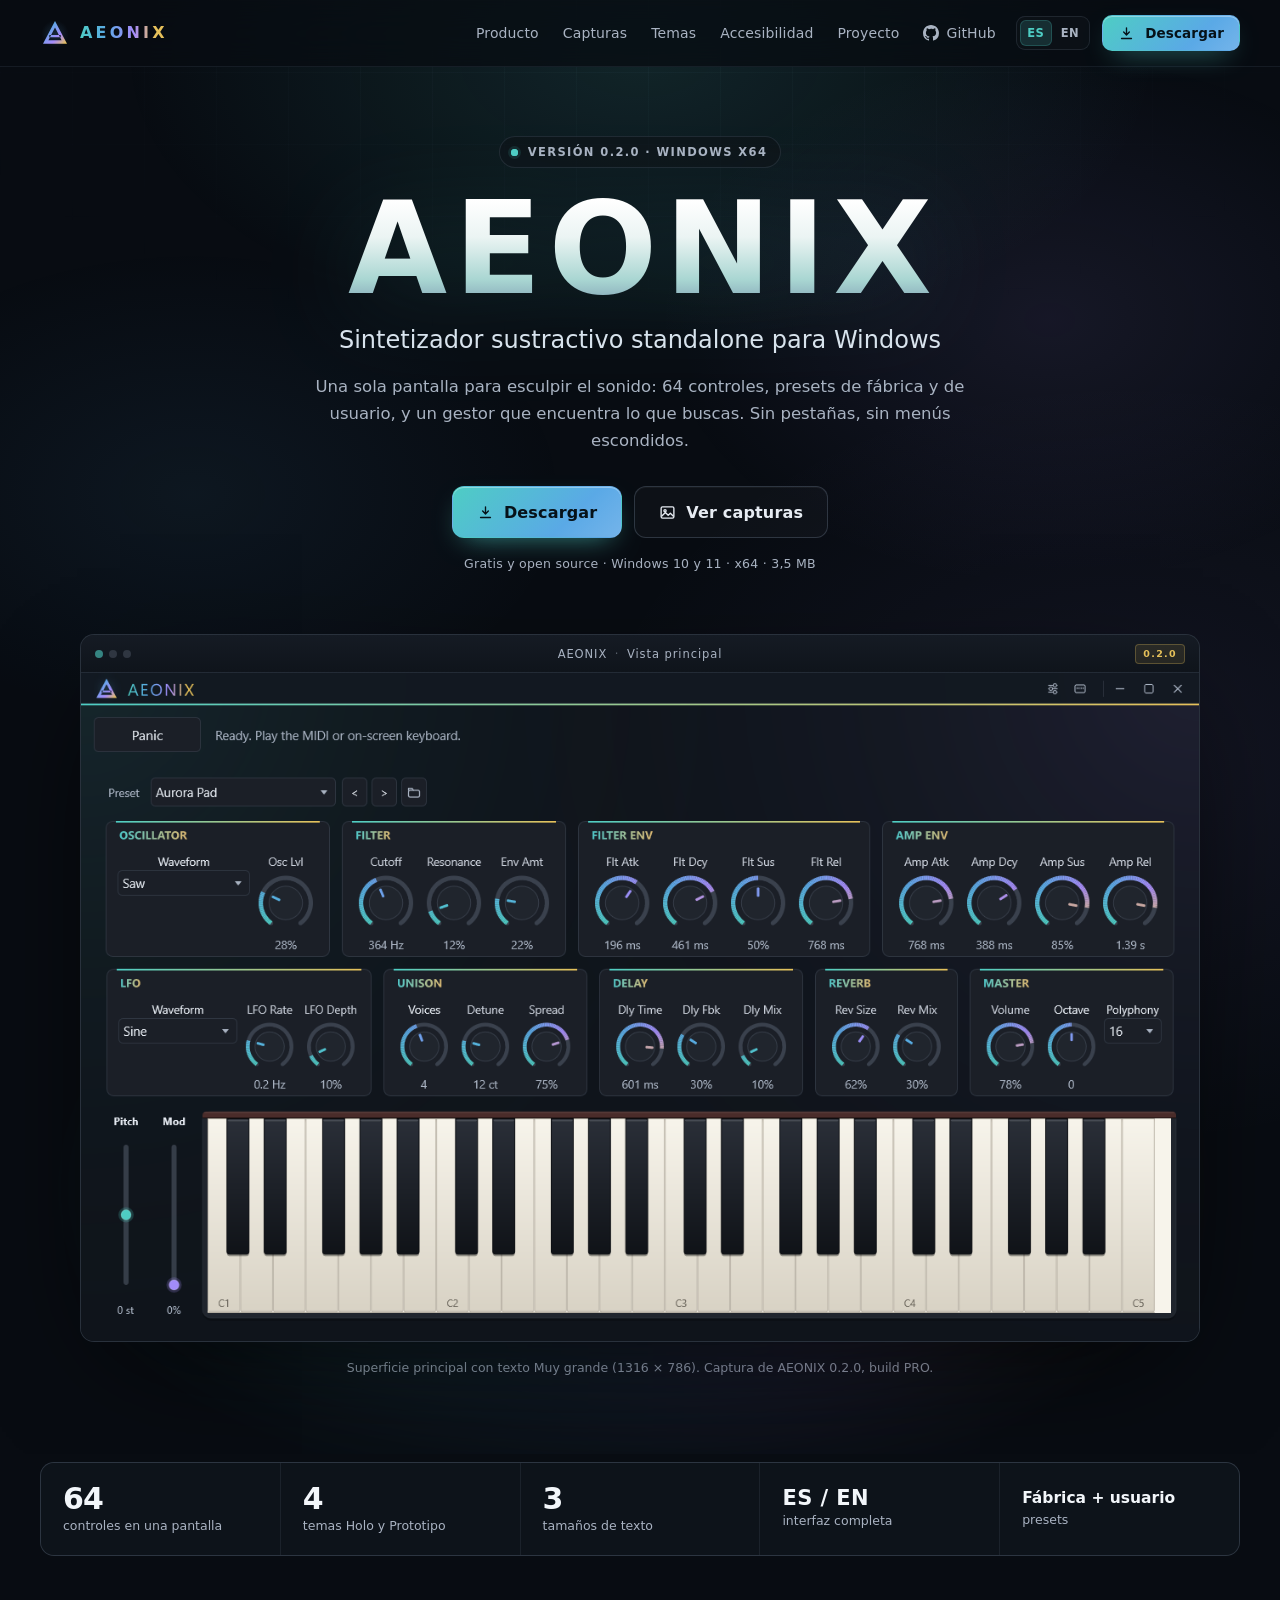
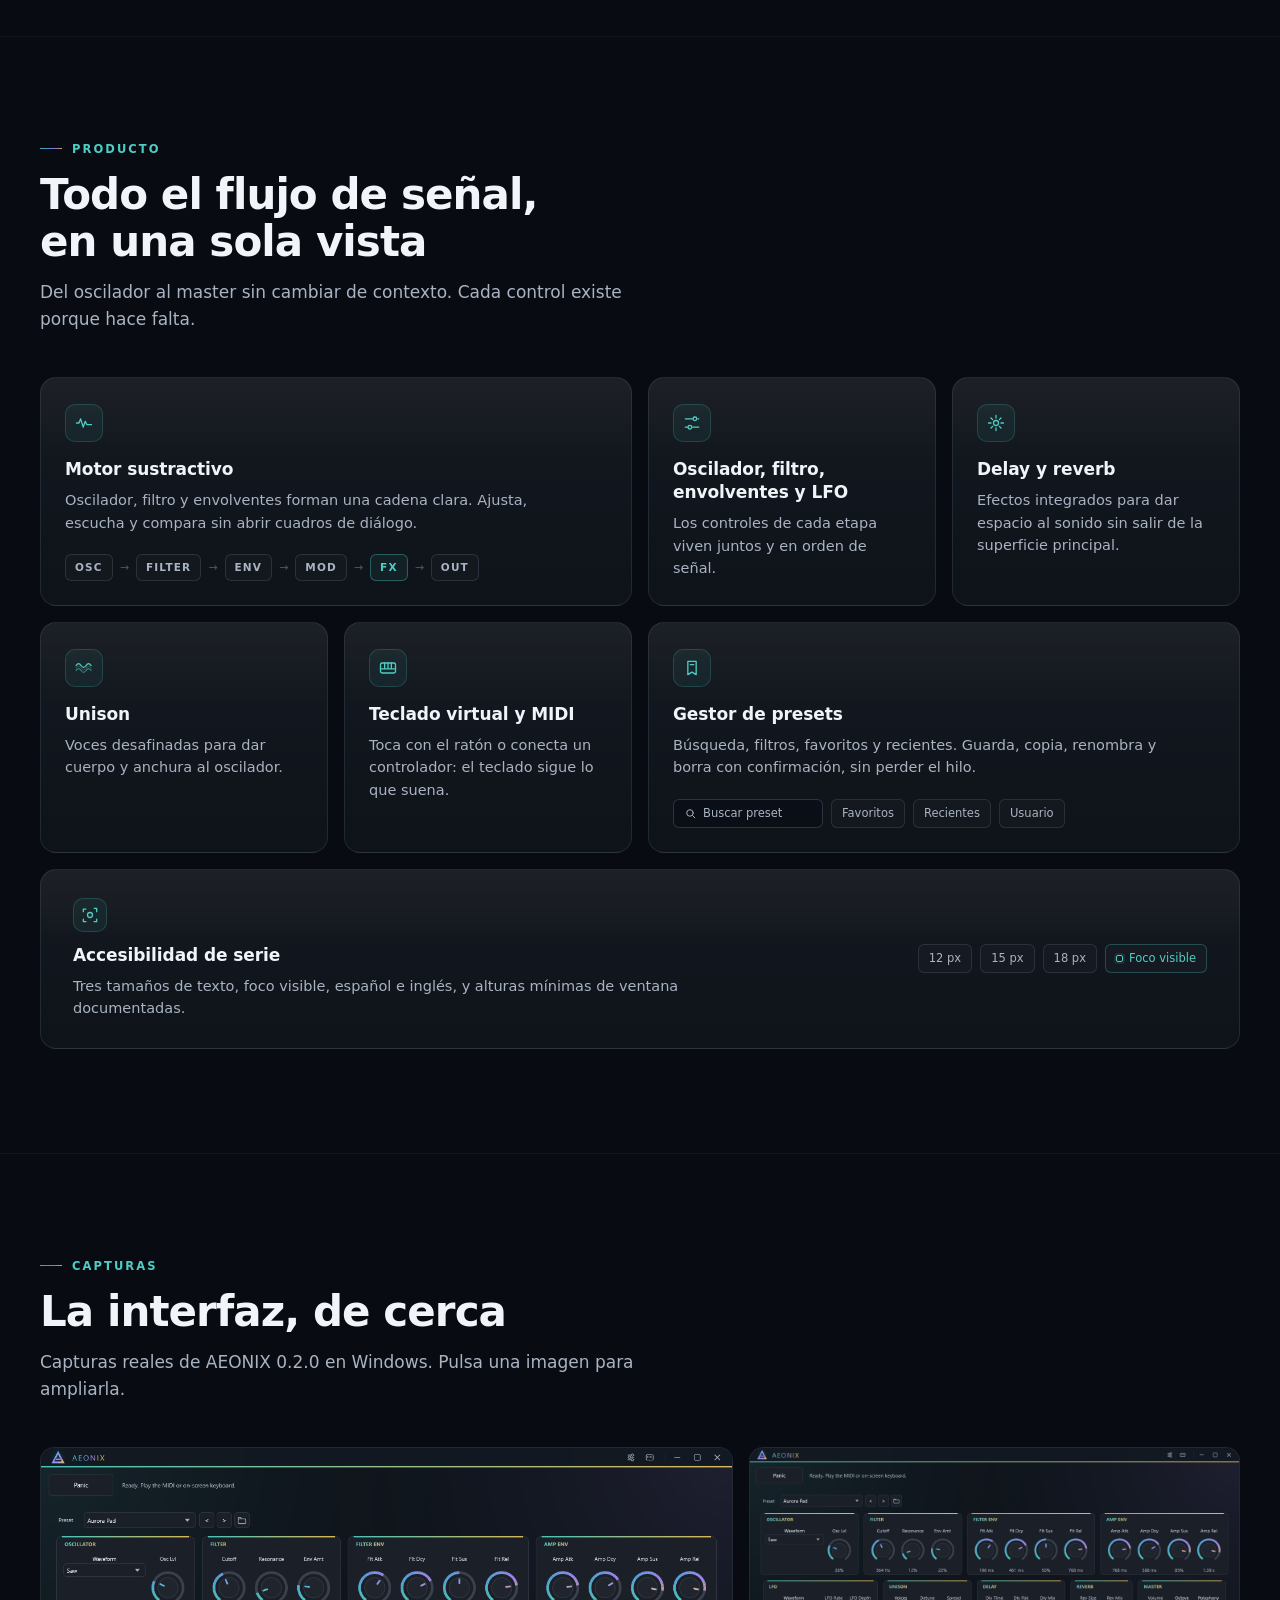
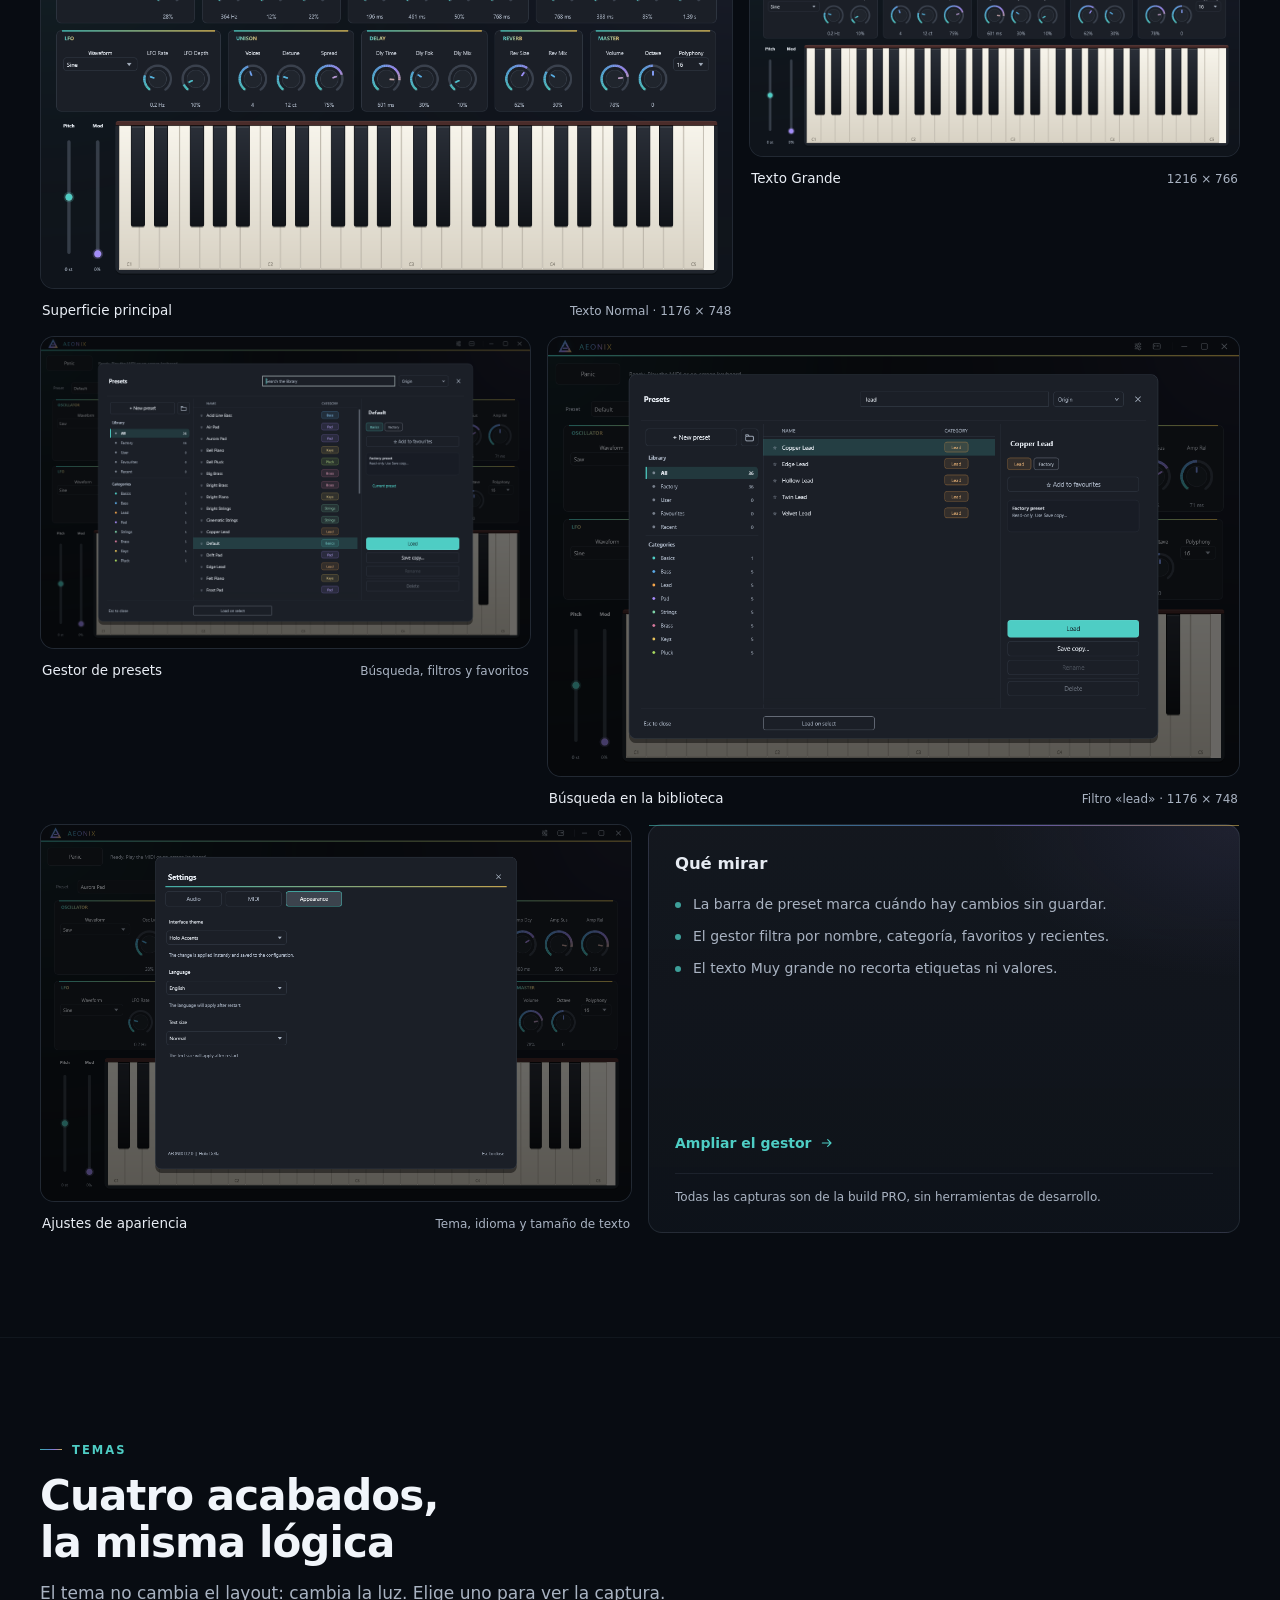
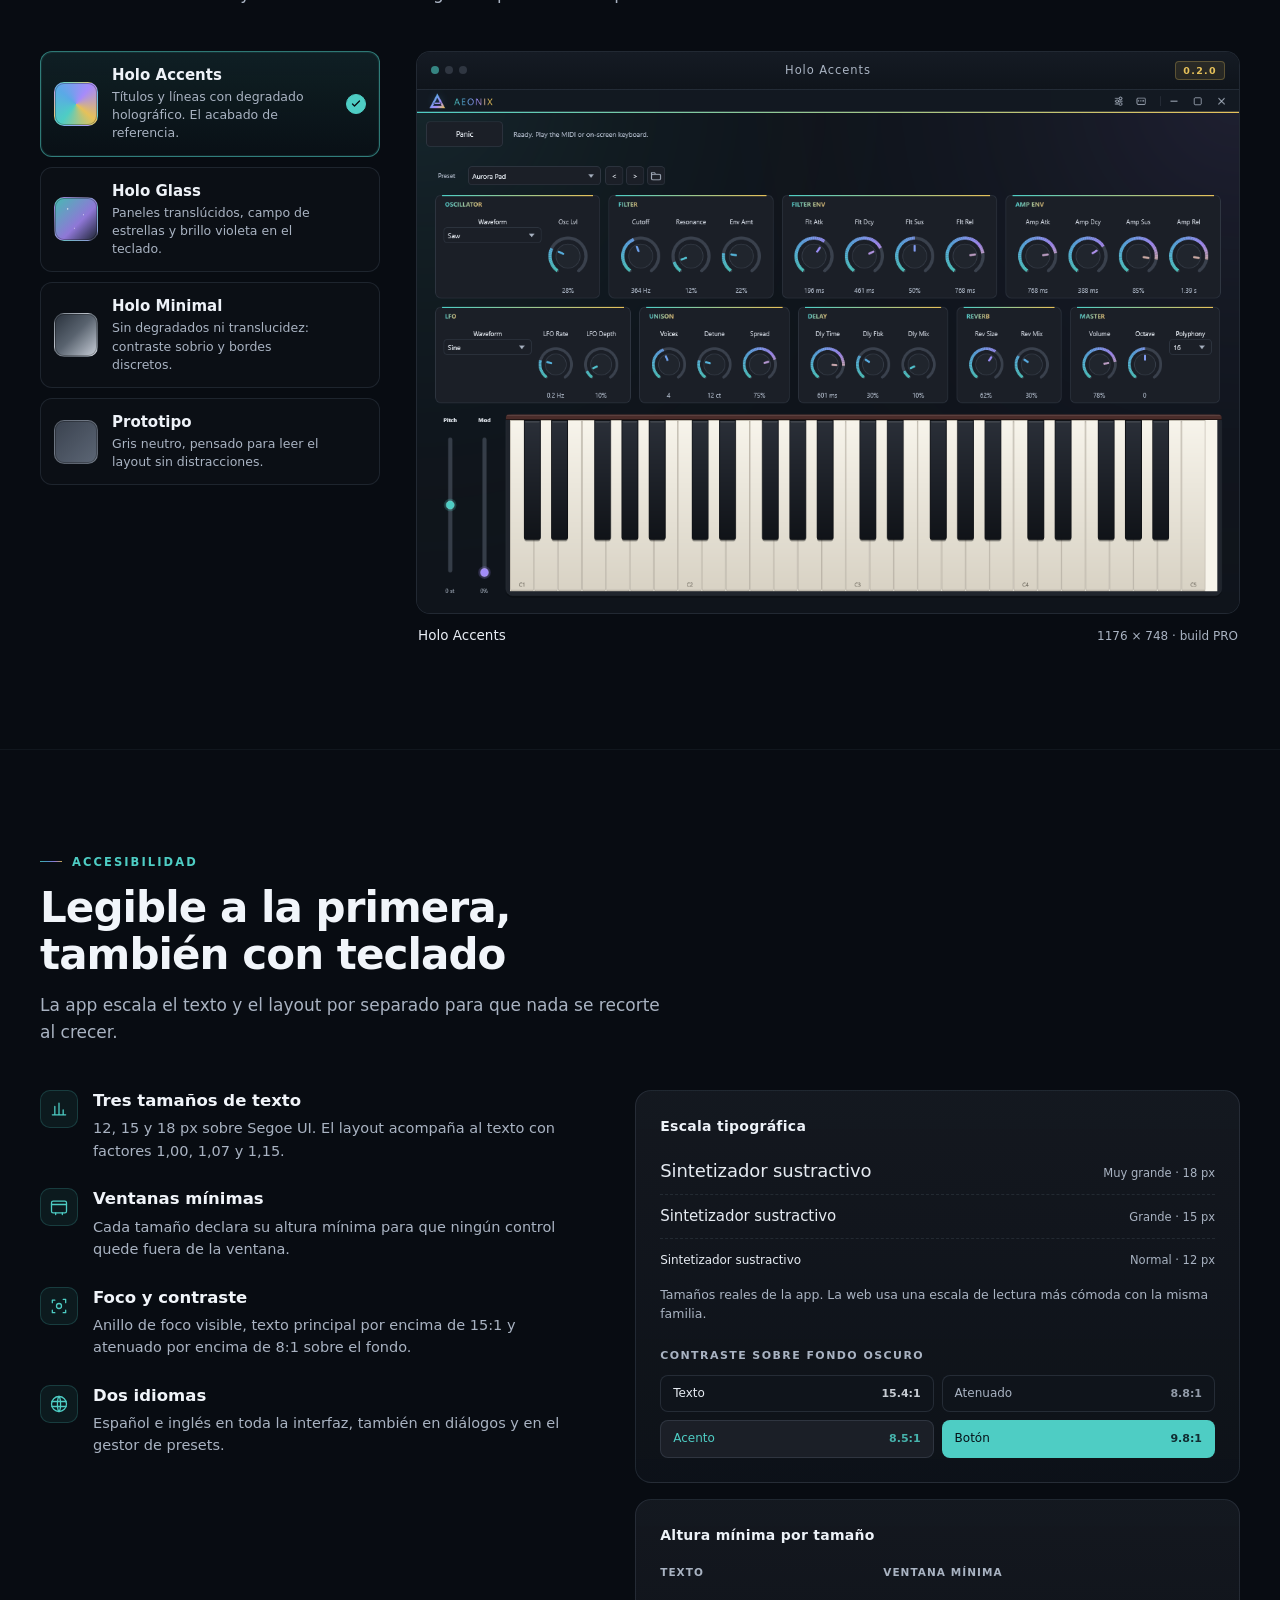
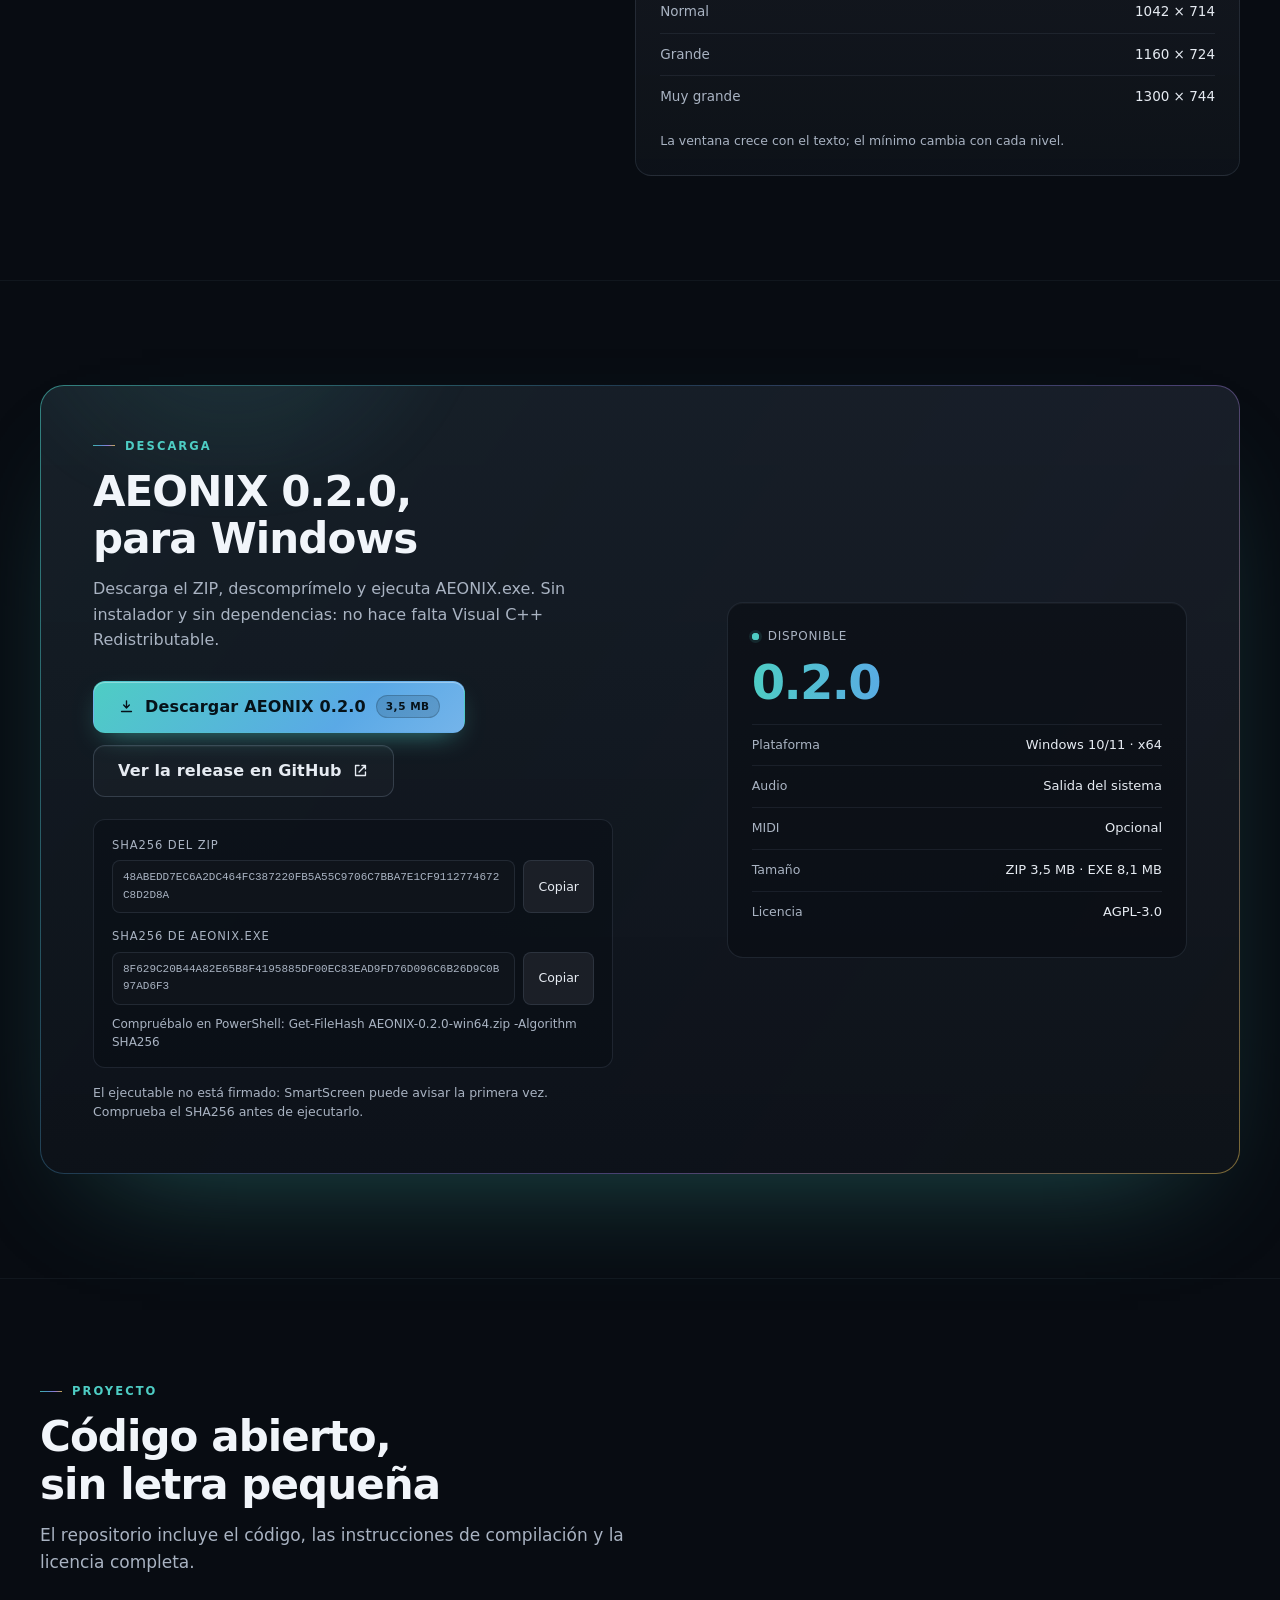
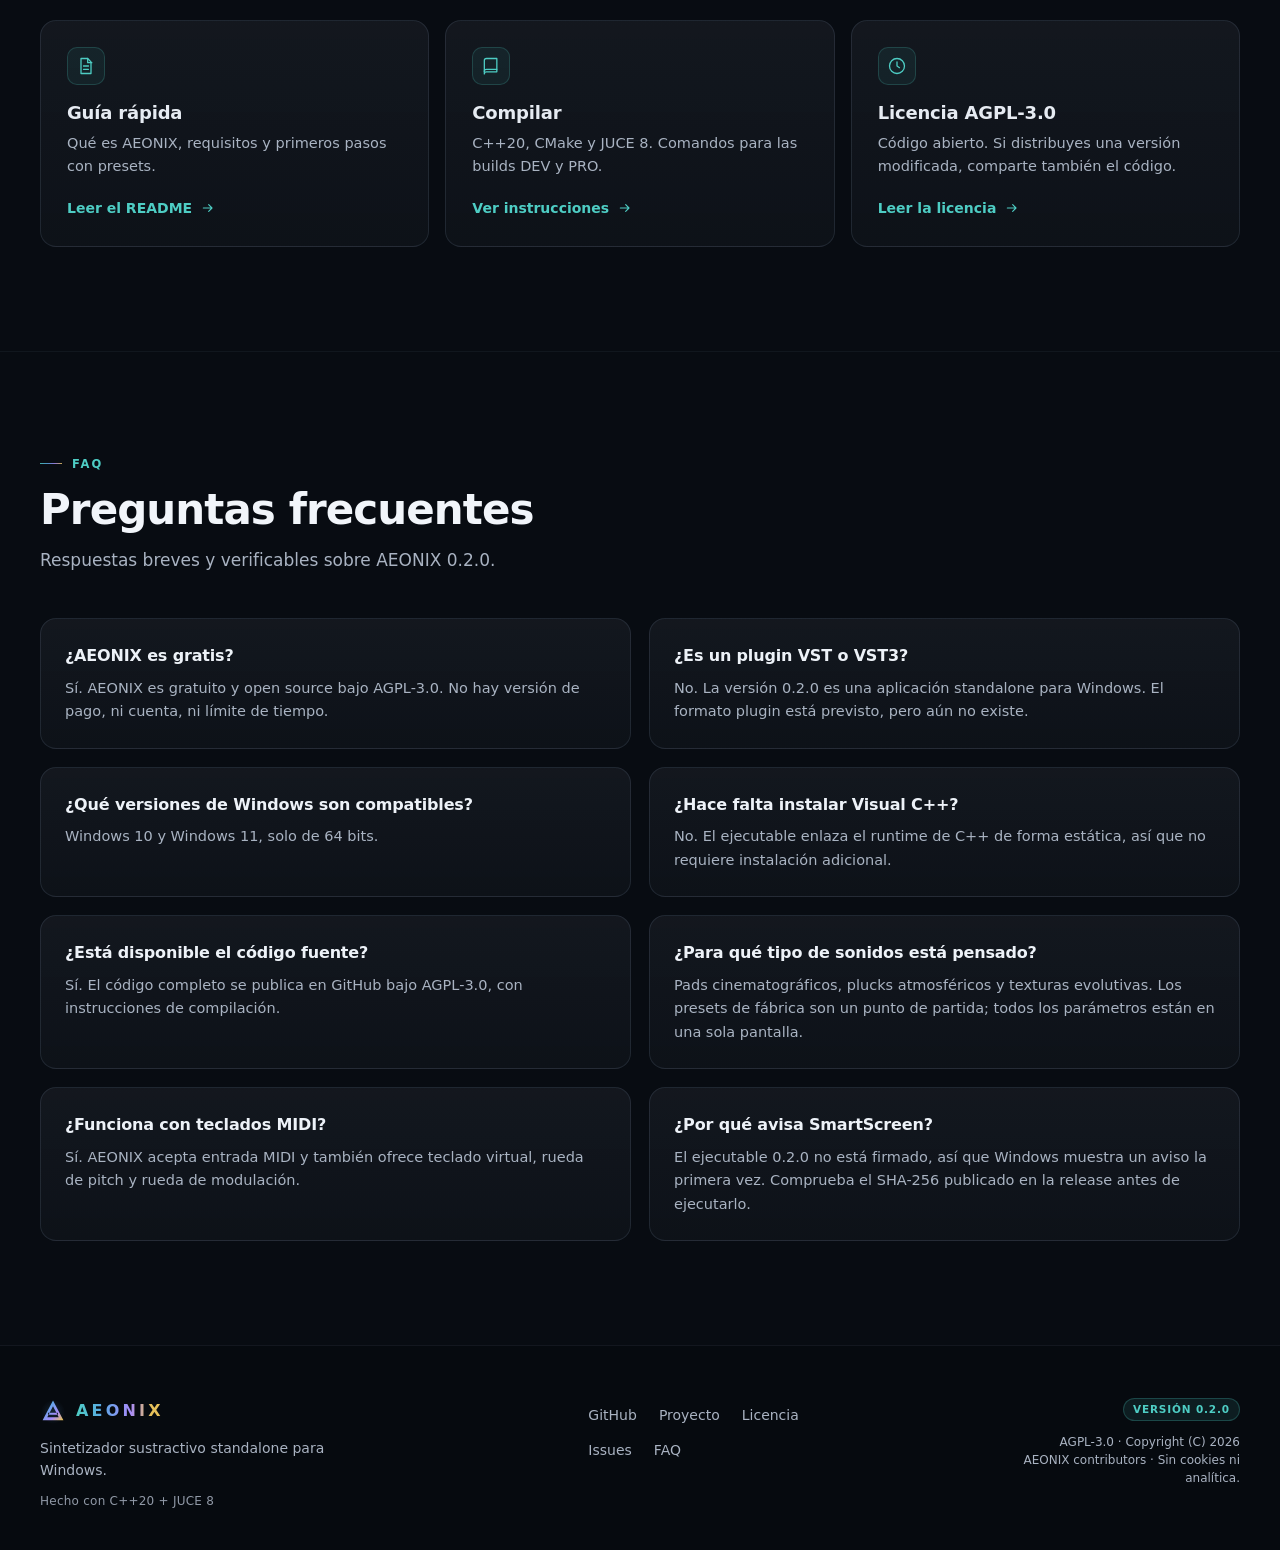
==== commit 857503b3: "feat!: bump the version to 0.2.0 CMake project and target, getApplicationVersion, the settings versi" ====
--- a/site/es/index.html
+++ b/site/es/index.html
@@ -42,7 +42,7 @@
   "applicationSubCategory": "Synthesizer",
   "operatingSystem": "Windows 10, Windows 11",
   "softwareRequirements": "Windows 10 u 11 de 64 bits. No requiere runtime externo.",
-  "softwareVersion": "0.1.0",
+  "softwareVersion": "0.2.0",
   "fileSize": "3.5MB",
   "inLanguage": [
     "en",
@@ -98,7 +98,7 @@
       "name": "¿Es un plugin VST o VST3?",
       "acceptedAnswer": {
         "@type": "Answer",
-        "text": "No. La versión 0.1.0 es una aplicación standalone para Windows. El formato plugin está previsto, pero aún no existe."
+        "text": "No. La versión 0.2.0 es una aplicación standalone para Windows. El formato plugin está previsto, pero aún no existe."
       }
     },
     {
@@ -146,7 +146,7 @@
       "name": "¿Por qué avisa SmartScreen?",
       "acceptedAnswer": {
         "@type": "Answer",
-        "text": "El ejecutable 0.1.0 no está firmado, así que Windows muestra un aviso la primera vez. Comprueba el SHA-256 publicado en la release antes de ejecutarlo."
+        "text": "El ejecutable 0.2.0 no está firmado, así que Windows muestra un aviso la primera vez. Comprueba el SHA-256 publicado en la release antes de ejecutarlo."
       }
     }
   ]
@@ -215,7 +215,7 @@
     <div class="wrap hero__inner">
       <p class="eyebrow eyebrow--pill">
         <span class="status-dot" aria-hidden="true"></span>
-        <span>Versión 0.1.0 · Windows x64</span>
+        <span>Versión 0.2.0 · Windows x64</span>
       </p>
       <h1 id="hero-title" class="hero__title">AEONIX<span class="vh"> — sintetizador sustractivo gratuito para Windows</span></h1>
       <p class="hero__tagline">Sintetizador sustractivo standalone para Windows</p>
@@ -237,14 +237,14 @@
           <div class="app-frame__bar">
             <span class="app-frame__dots" aria-hidden="true"><i></i><i></i><i></i></span>
             <span class="app-frame__title">AEONIX <span class="app-frame__sep">·</span> <span>Vista principal</span></span>
-            <span class="app-frame__tag">0.1.0</span>
+            <span class="app-frame__tag">0.2.0</span>
           </div>
           <img src="../assets/captures/hero.png"
                width="1316" height="786" fetchpriority="high" decoding="async"
                alt="Interfaz de AEONIX: barra de preset, secciones de síntesis, teclado virtual y controles de efectos."
               >
         </div>
-        <figcaption>Superficie principal con texto Muy grande (1316 × 786). Captura de AEONIX 0.1.0, build PRO.</figcaption>
+        <figcaption>Superficie principal con texto Muy grande (1316 × 786). Captura de AEONIX 0.2.0, build PRO.</figcaption>
       </figure>
     </div>
   </section>
@@ -367,7 +367,7 @@
       <header class="section-head reveal">
         <p class="eyebrow">Capturas</p>
         <h2 id="capturas-title">La interfaz, de cerca</h2>
-        <p class="section-lead">Capturas reales de AEONIX 0.1.0 en Windows. Pulsa una imagen para ampliarla.</p>
+        <p class="section-lead">Capturas reales de AEONIX 0.2.0 en Windows. Pulsa una imagen para ampliarla.</p>
       </header>
 
       <div class="gallery">
@@ -536,7 +536,7 @@
               <div class="app-frame__bar">
                 <span class="app-frame__dots" aria-hidden="true"><i></i><i></i><i></i></span>
                 <span class="app-frame__title"><span id="themeCaption">Holo Accents</span></span>
-                <span class="app-frame__tag">0.1.0</span>
+                <span class="app-frame__tag">0.2.0</span>
               </div>
               <img id="themeImg"
                    src="../assets/captures/theme-accents.png"
@@ -686,12 +686,12 @@
         <div class="download-panel__glow" aria-hidden="true"></div>
         <div class="download-panel__main">
           <p class="eyebrow">Descarga</p>
-          <h2 id="descarga-title">AEONIX 0.1.0, para Windows</h2>
+          <h2 id="descarga-title">AEONIX 0.2.0, para Windows</h2>
           <p class="download-panel__lead">Descarga el ZIP, descomprímelo y ejecuta AEONIX.exe. Sin instalador y sin dependencias: no hace falta Visual C++ Redistributable.</p>
           <div class="download-actions">
             <a class="btn btn--primary btn--lg" href="https://github.com/amareca/aeonix-synth/releases/latest" target="_blank" rel="noopener">
               <svg class="icon" viewBox="0 0 24 24" aria-hidden="true" focusable="false"><path d="M12 4v10m0 0 4-4m-4 4-4-4M5 19h14"/></svg>
-              <span>Descargar AEONIX 0.1.0</span>
+              <span>Descargar AEONIX 0.2.0</span>
               <span class="pill pill--dark">3,5 MB</span>
             </a>
             <a class="btn btn--ghost btn--lg" href="https://github.com/amareca/aeonix-synth/releases/latest" target="_blank" rel="noopener">
@@ -703,19 +703,19 @@
           <div class="checksum">
             <p class="checksum__title">SHA256 del ZIP</p>
             <div class="checksum__row">
-              <code>CC66E59F85BE1383C3A11E3683AFE3ECC8C057D75053FC96163EB843250FCC68</code>
-              <button class="checksum__copy" type="button" data-copy-hash="CC66E59F85BE1383C3A11E3683AFE3ECC8C057D75053FC96163EB843250FCC68" aria-label="Copiar SHA256 del ZIP">
+              <code>48ABEDD7EC6A2DC464FC387220FB5A55C9706C7BBA7E1CF9112774672C8D2D8A</code>
+              <button class="checksum__copy" type="button" data-copy-hash="48ABEDD7EC6A2DC464FC387220FB5A55C9706C7BBA7E1CF9112774672C8D2D8A" aria-label="Copiar SHA256 del ZIP">
                 <span>Copiar</span>
               </button>
             </div>
             <p class="checksum__title">SHA256 de AEONIX.exe</p>
             <div class="checksum__row">
-              <code>A2268B202A75B014305A6DE1EA27548F96591B1AF6318DB3ED78B304F4FDAC20</code>
-              <button class="checksum__copy" type="button" data-copy-hash="A2268B202A75B014305A6DE1EA27548F96591B1AF6318DB3ED78B304F4FDAC20" aria-label="Copiar SHA256 de AEONIX.exe">
+              <code>8F629C20B44A82E65B8F4195885DF00EC83EAD9FD76D096C6B26D9C0B97AD6F3</code>
+              <button class="checksum__copy" type="button" data-copy-hash="8F629C20B44A82E65B8F4195885DF00EC83EAD9FD76D096C6B26D9C0B97AD6F3" aria-label="Copiar SHA256 de AEONIX.exe">
                 <span>Copiar</span>
               </button>
             </div>
-            <p class="checksum__hint">Compruébalo en PowerShell: Get-FileHash AEONIX-0.1.0-win64.zip -Algorithm SHA256</p>
+            <p class="checksum__hint">Compruébalo en PowerShell: Get-FileHash AEONIX-0.2.0-win64.zip -Algorithm SHA256</p>
           </div>
 
           <p class="fineprint">El ejecutable no está firmado: SmartScreen puede avisar la primera vez. Comprueba el SHA256 antes de ejecutarlo.</p>
@@ -723,7 +723,7 @@
 
         <aside class="release-card">
           <p class="release-card__status"><span class="status-dot" aria-hidden="true"></span><span>Disponible</span></p>
-          <p class="release-card__version">0.1.0</p>
+          <p class="release-card__version">0.2.0</p>
           <dl class="release-card__list">
             <div>
               <dt>Plataforma</dt>
@@ -804,7 +804,7 @@
       <header class="section-head reveal">
         <p class="eyebrow">FAQ</p>
         <h2 id="faq-title">Preguntas frecuentes</h2>
-        <p class="section-lead">Respuestas breves y verificables sobre AEONIX 0.1.0.</p>
+        <p class="section-lead">Respuestas breves y verificables sobre AEONIX 0.2.0.</p>
       </header>
       <div class="faq">
         <article class="faq__item">
@@ -813,7 +813,7 @@
         </article>
         <article class="faq__item">
           <h3>¿Es un plugin VST o VST3?</h3>
-          <p>No. La versión 0.1.0 es una aplicación standalone para Windows. El formato plugin está previsto, pero aún no existe.</p>
+          <p>No. La versión 0.2.0 es una aplicación standalone para Windows. El formato plugin está previsto, pero aún no existe.</p>
         </article>
         <article class="faq__item">
           <h3>¿Qué versiones de Windows son compatibles?</h3>
@@ -837,7 +837,7 @@
         </article>
         <article class="faq__item">
           <h3>¿Por qué avisa SmartScreen?</h3>
-          <p>El ejecutable 0.1.0 no está firmado, así que Windows muestra un aviso la primera vez. Comprueba el SHA-256 publicado en la release antes de ejecutarlo.</p>
+          <p>El ejecutable 0.2.0 no está firmado, así que Windows muestra un aviso la primera vez. Comprueba el SHA-256 publicado en la release antes de ejecutarlo.</p>
         </article>
       </div>
     </div>
@@ -865,7 +865,7 @@
     </nav>
 
     <div class="footer__meta">
-      <span class="pill">Versión 0.1.0</span>
+      <span class="pill">Versión 0.2.0</span>
       <p>AGPL-3.0 · Copyright (C) 2026 AEONIX contributors · Sin cookies ni analítica.</p>
     </div>
   </div>
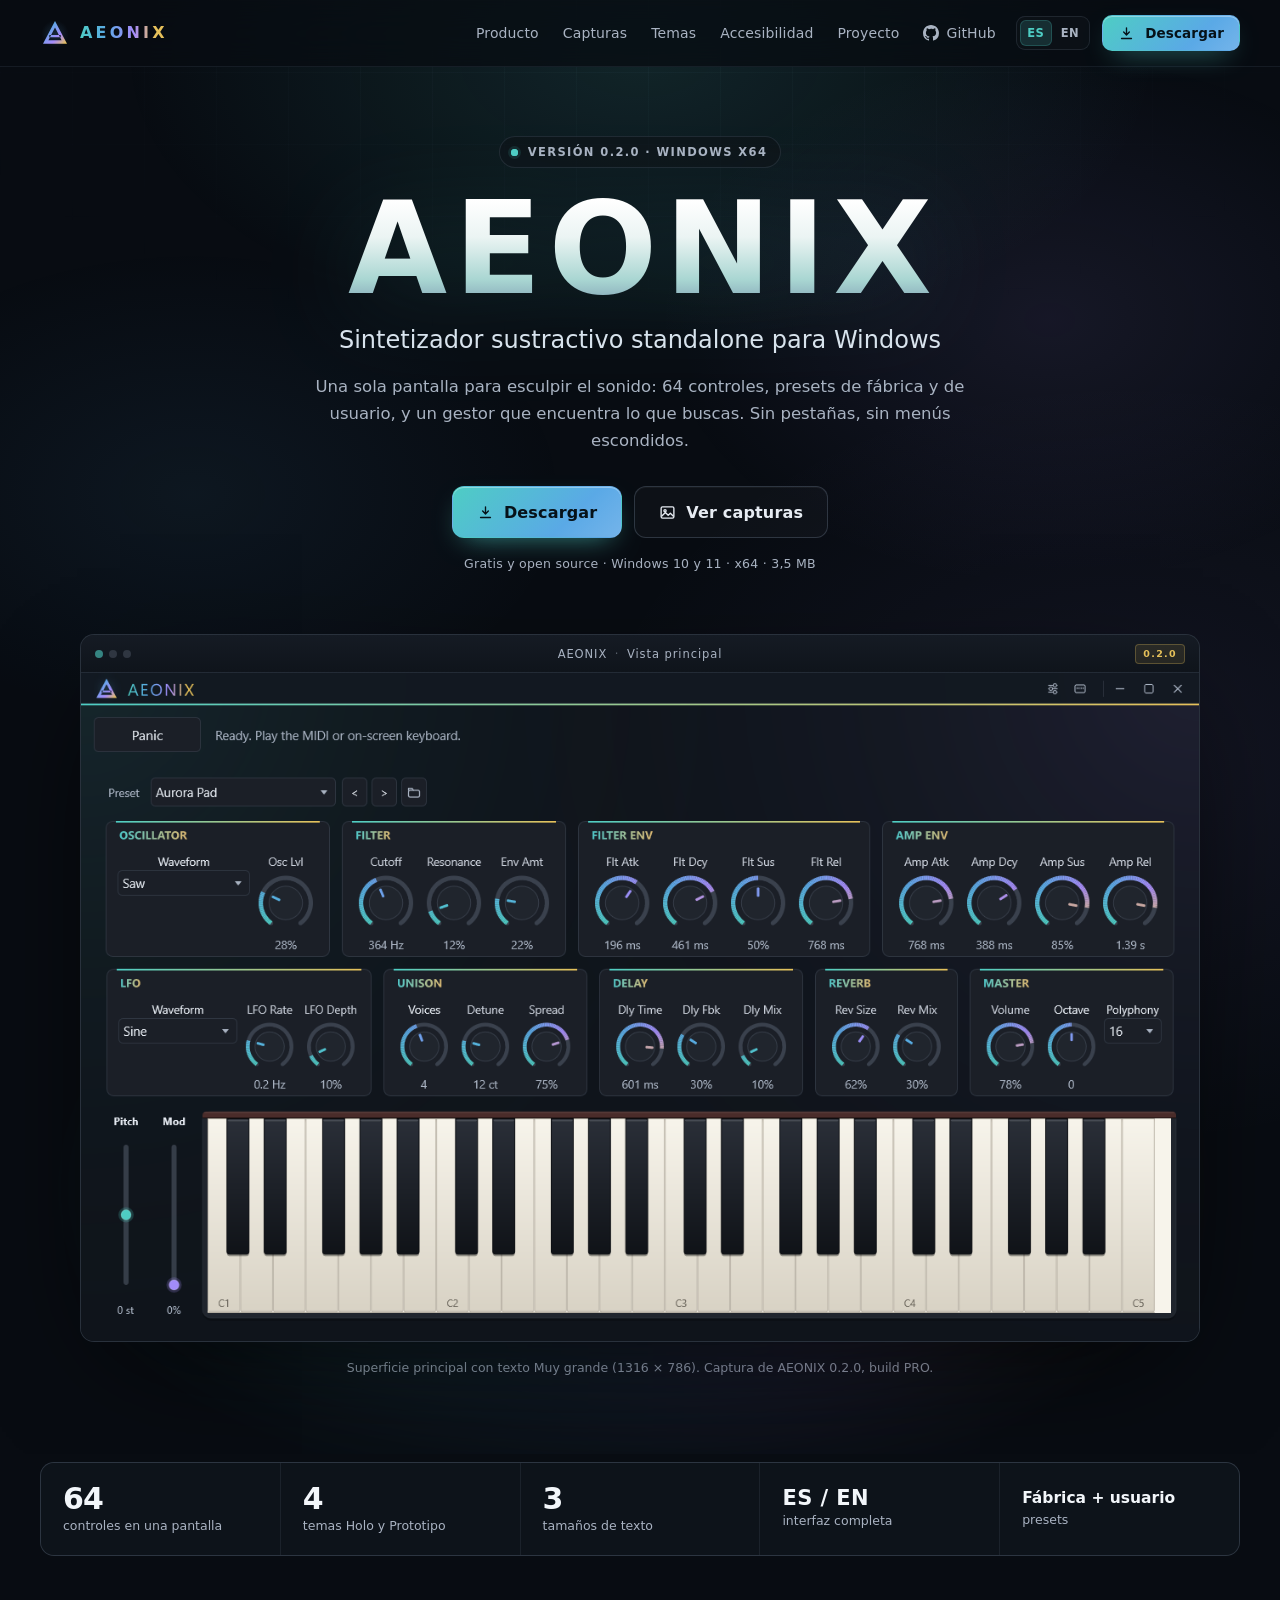
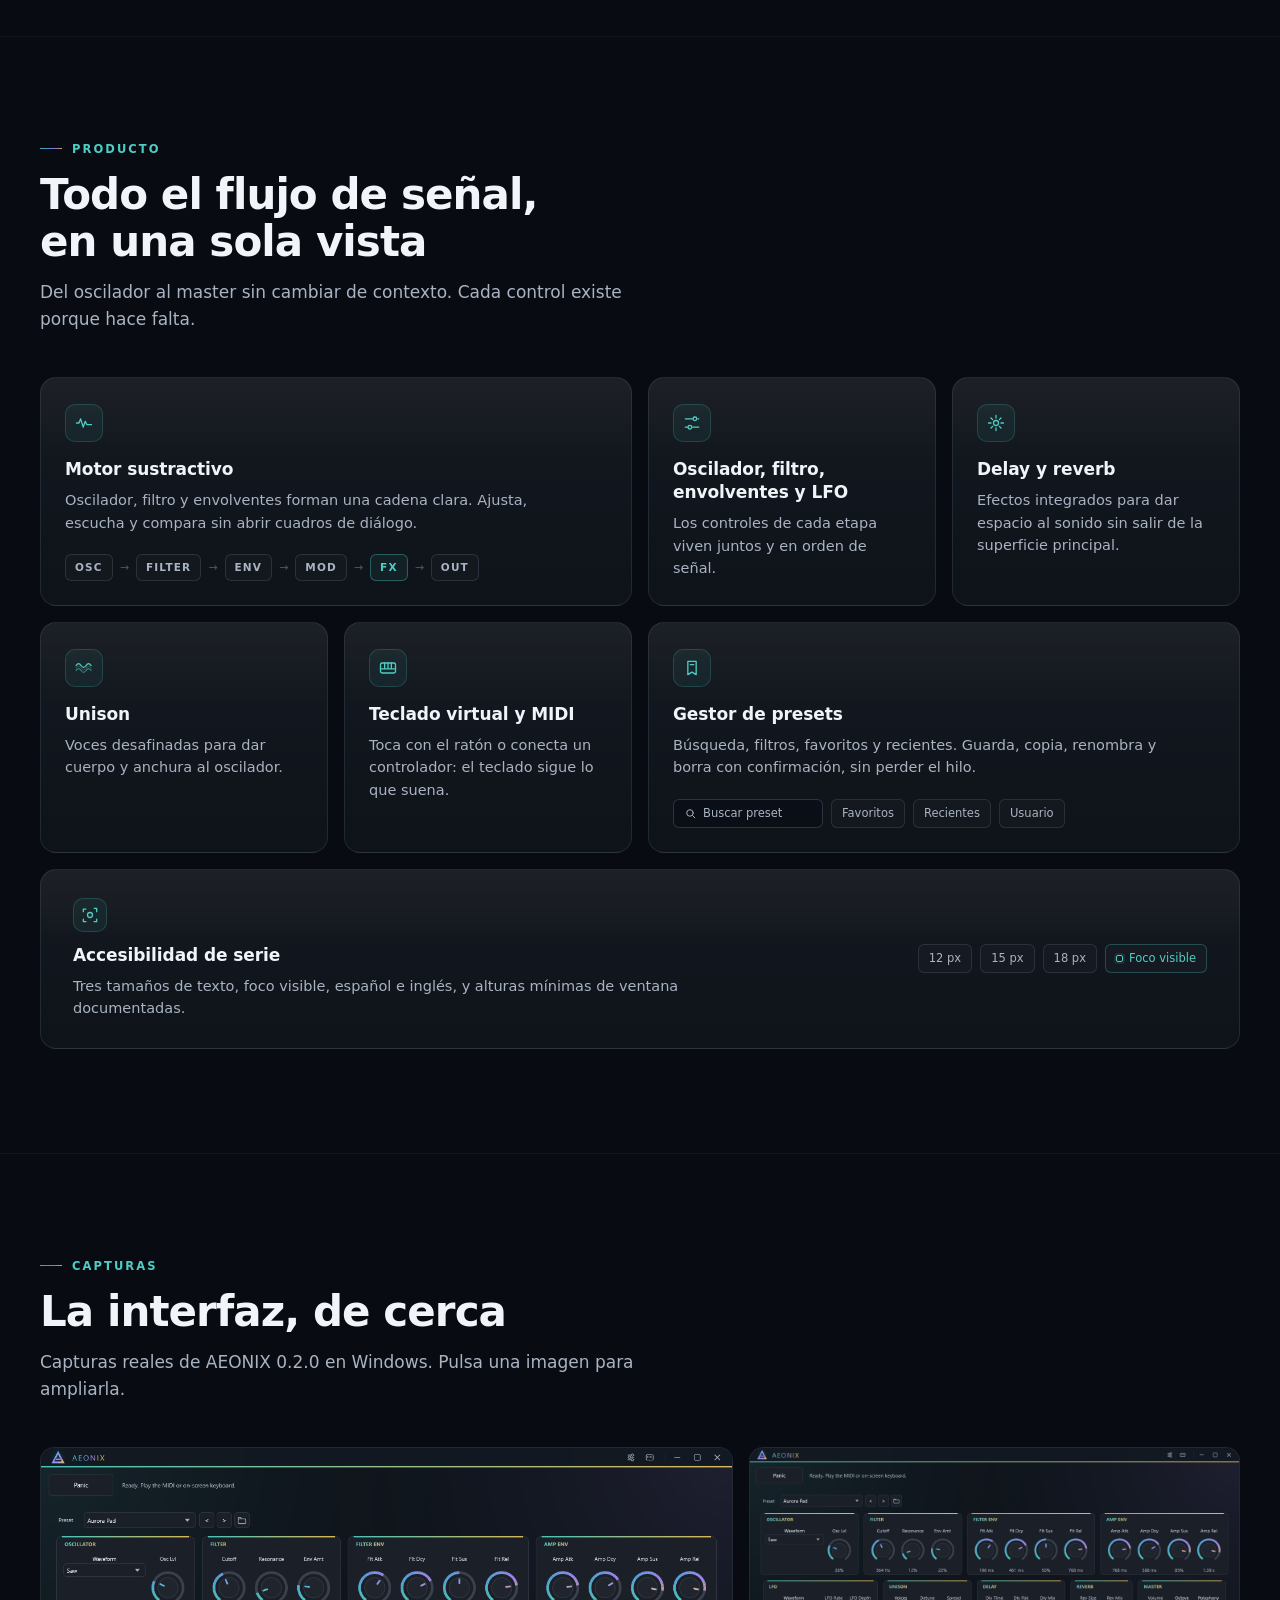
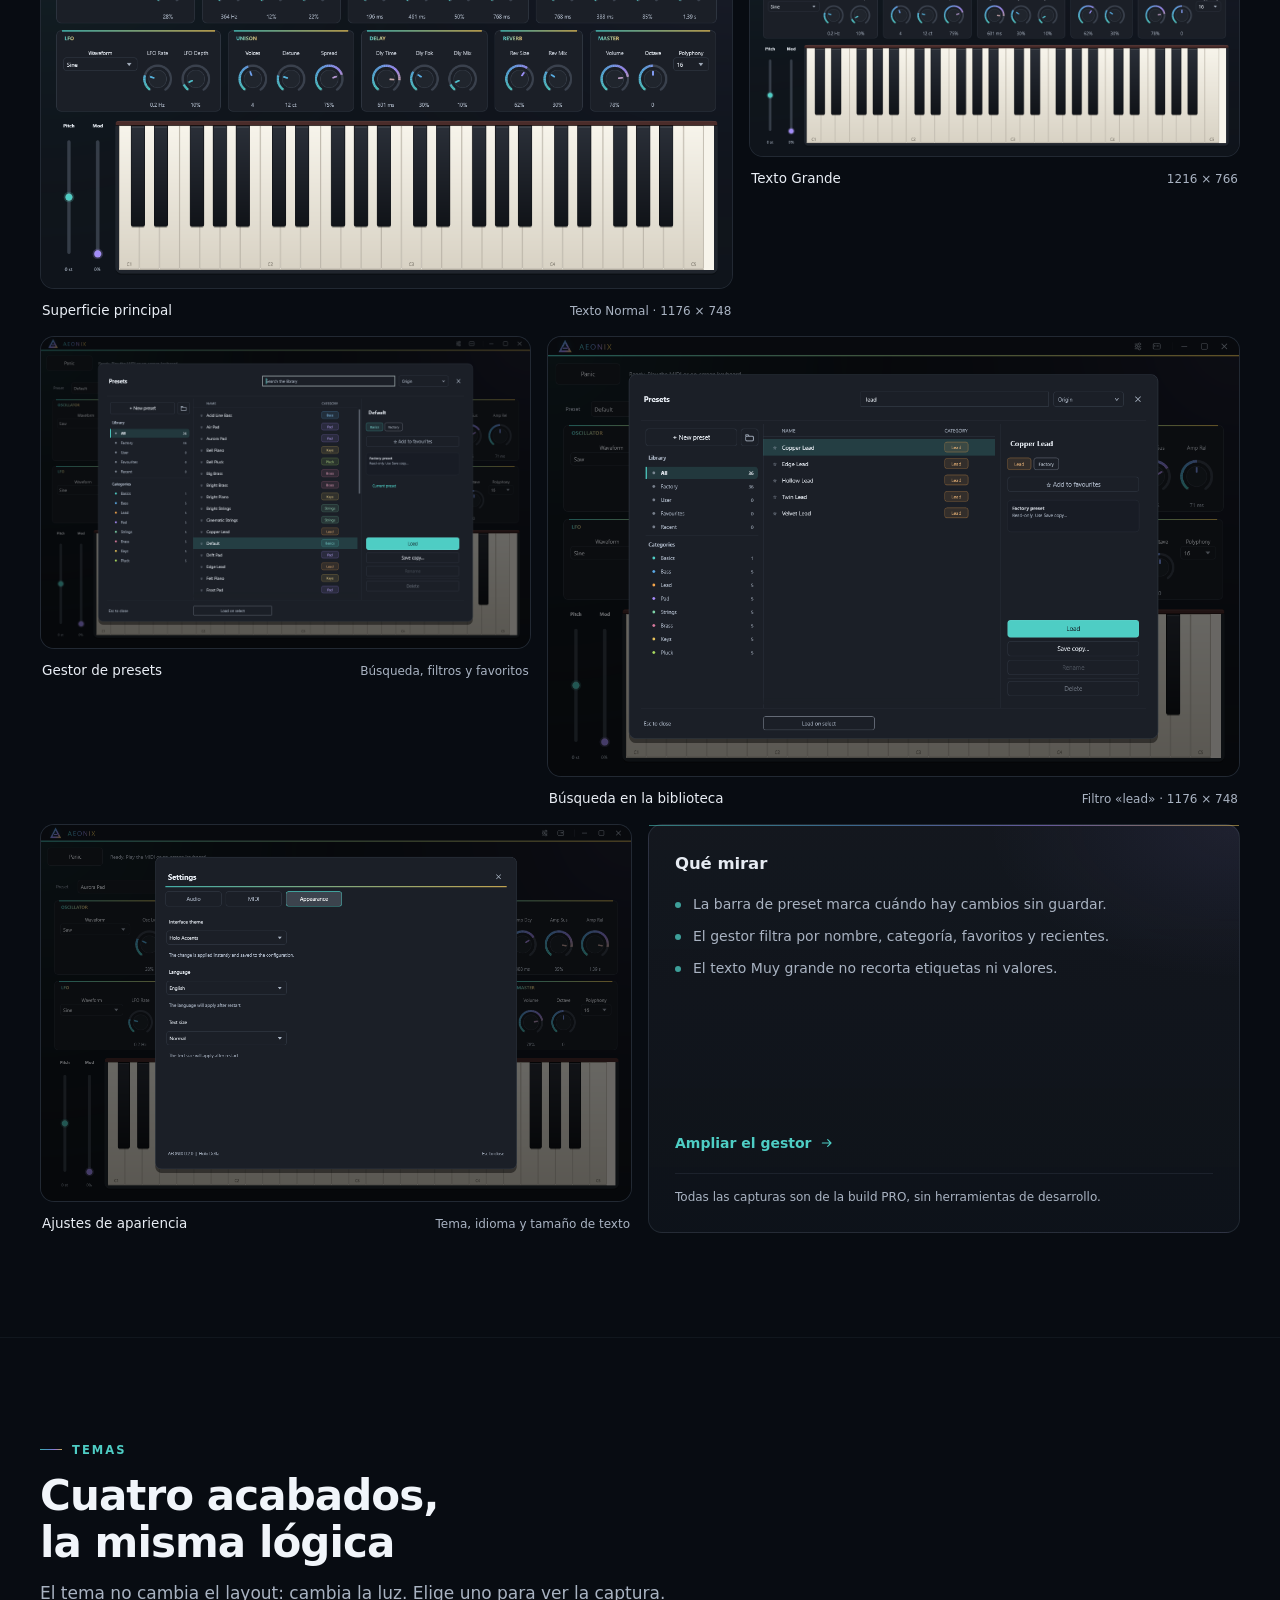
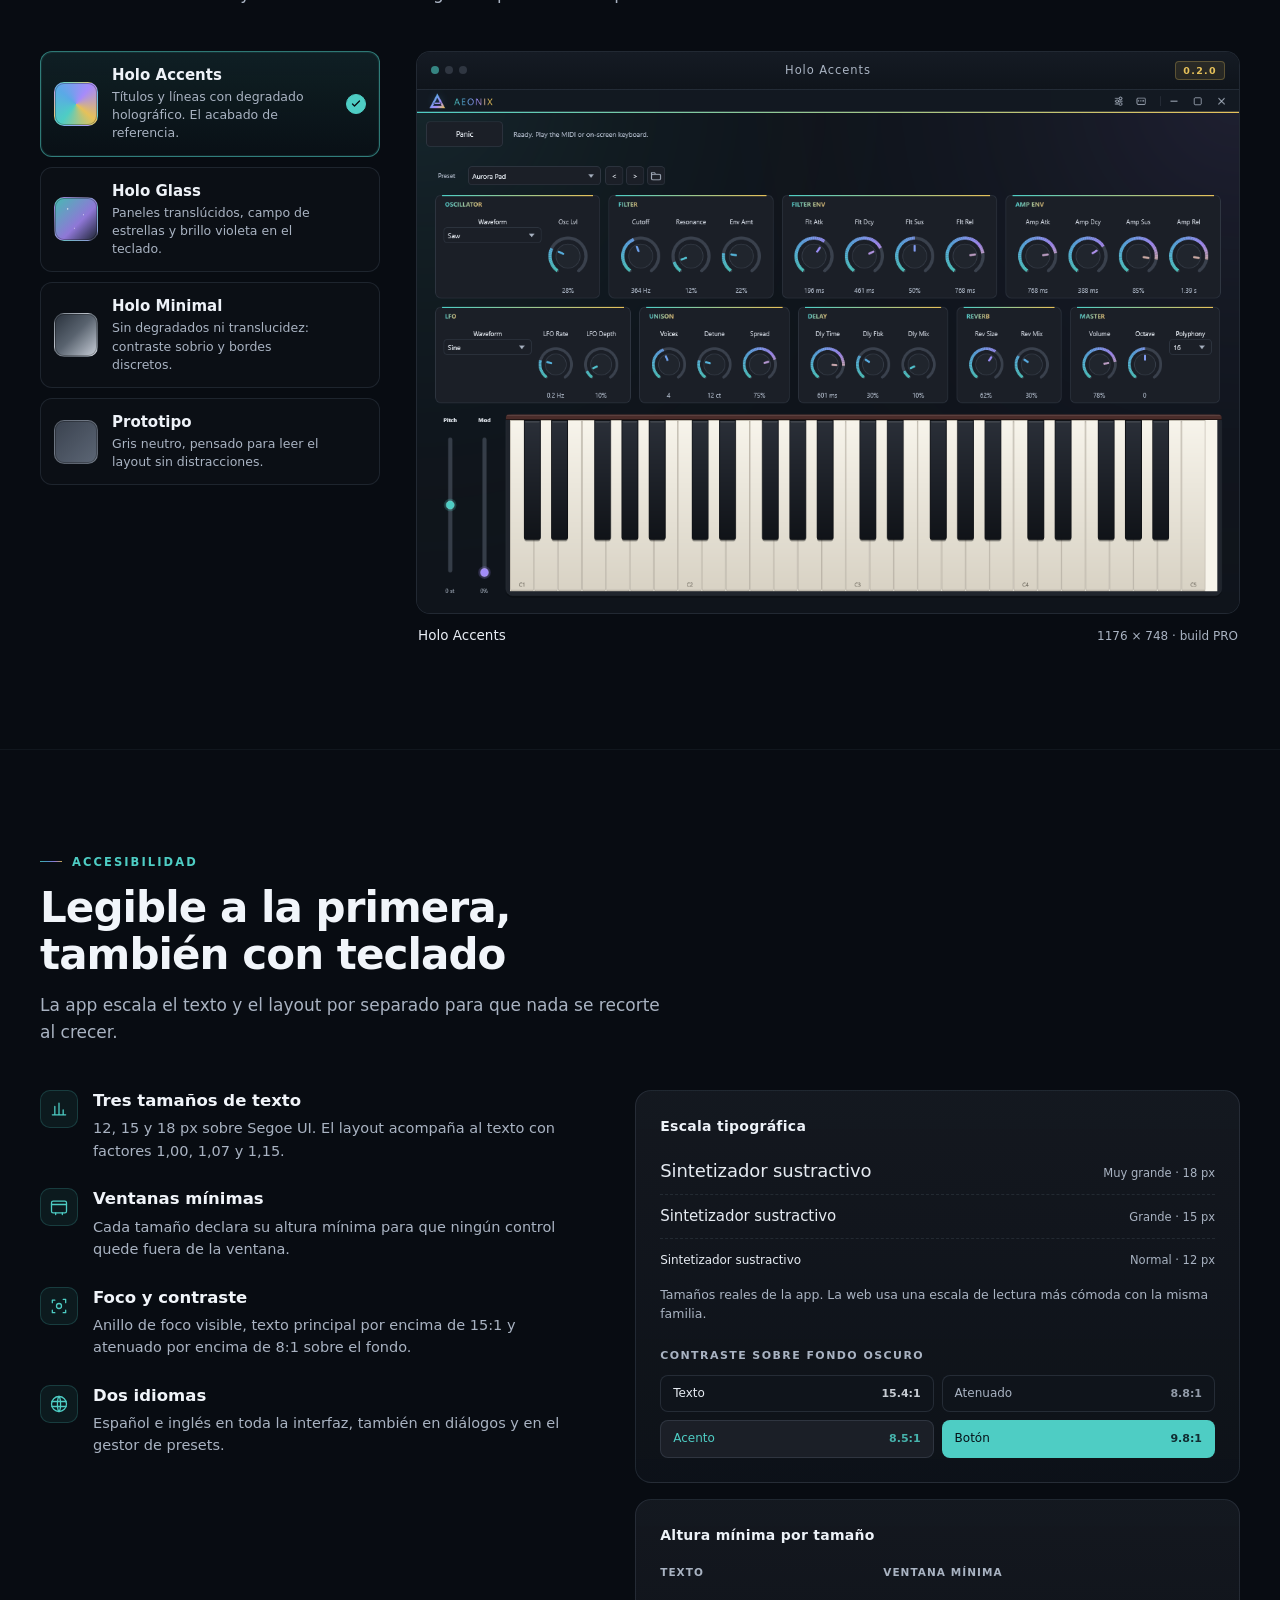
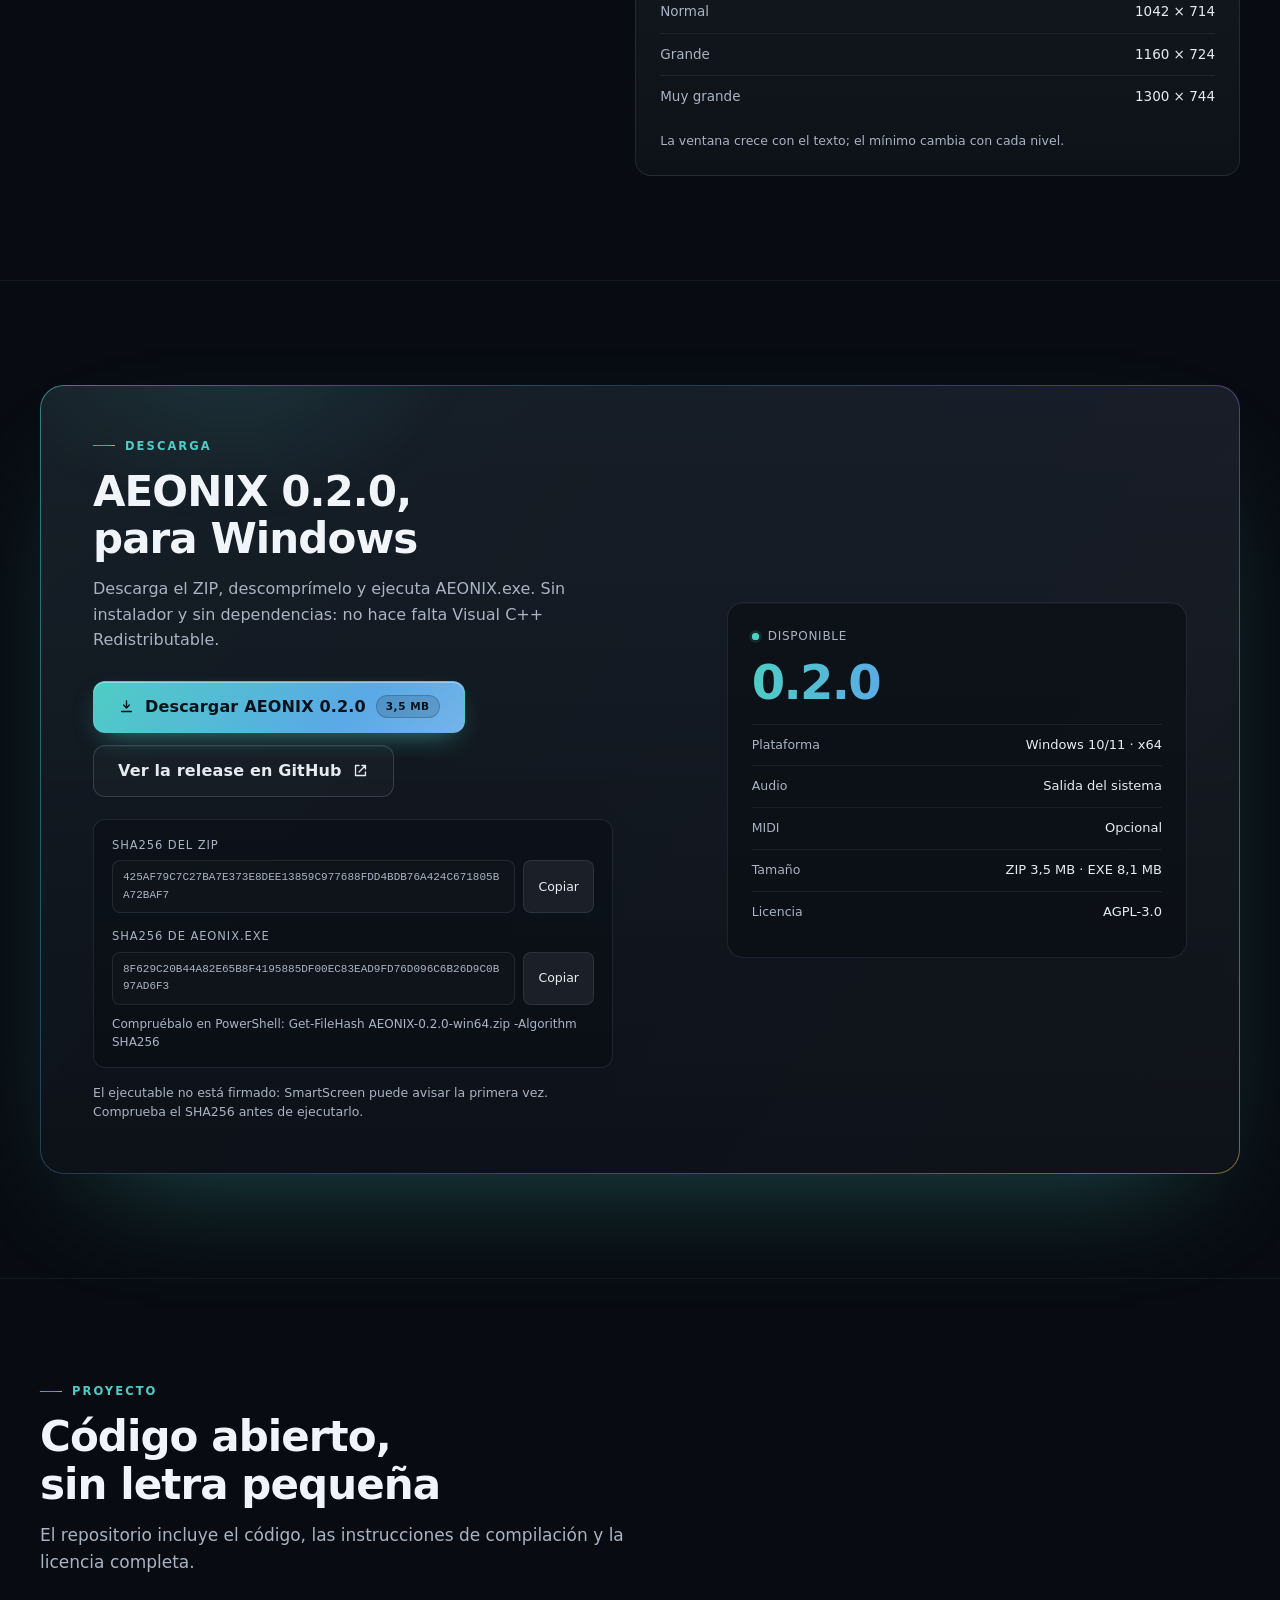
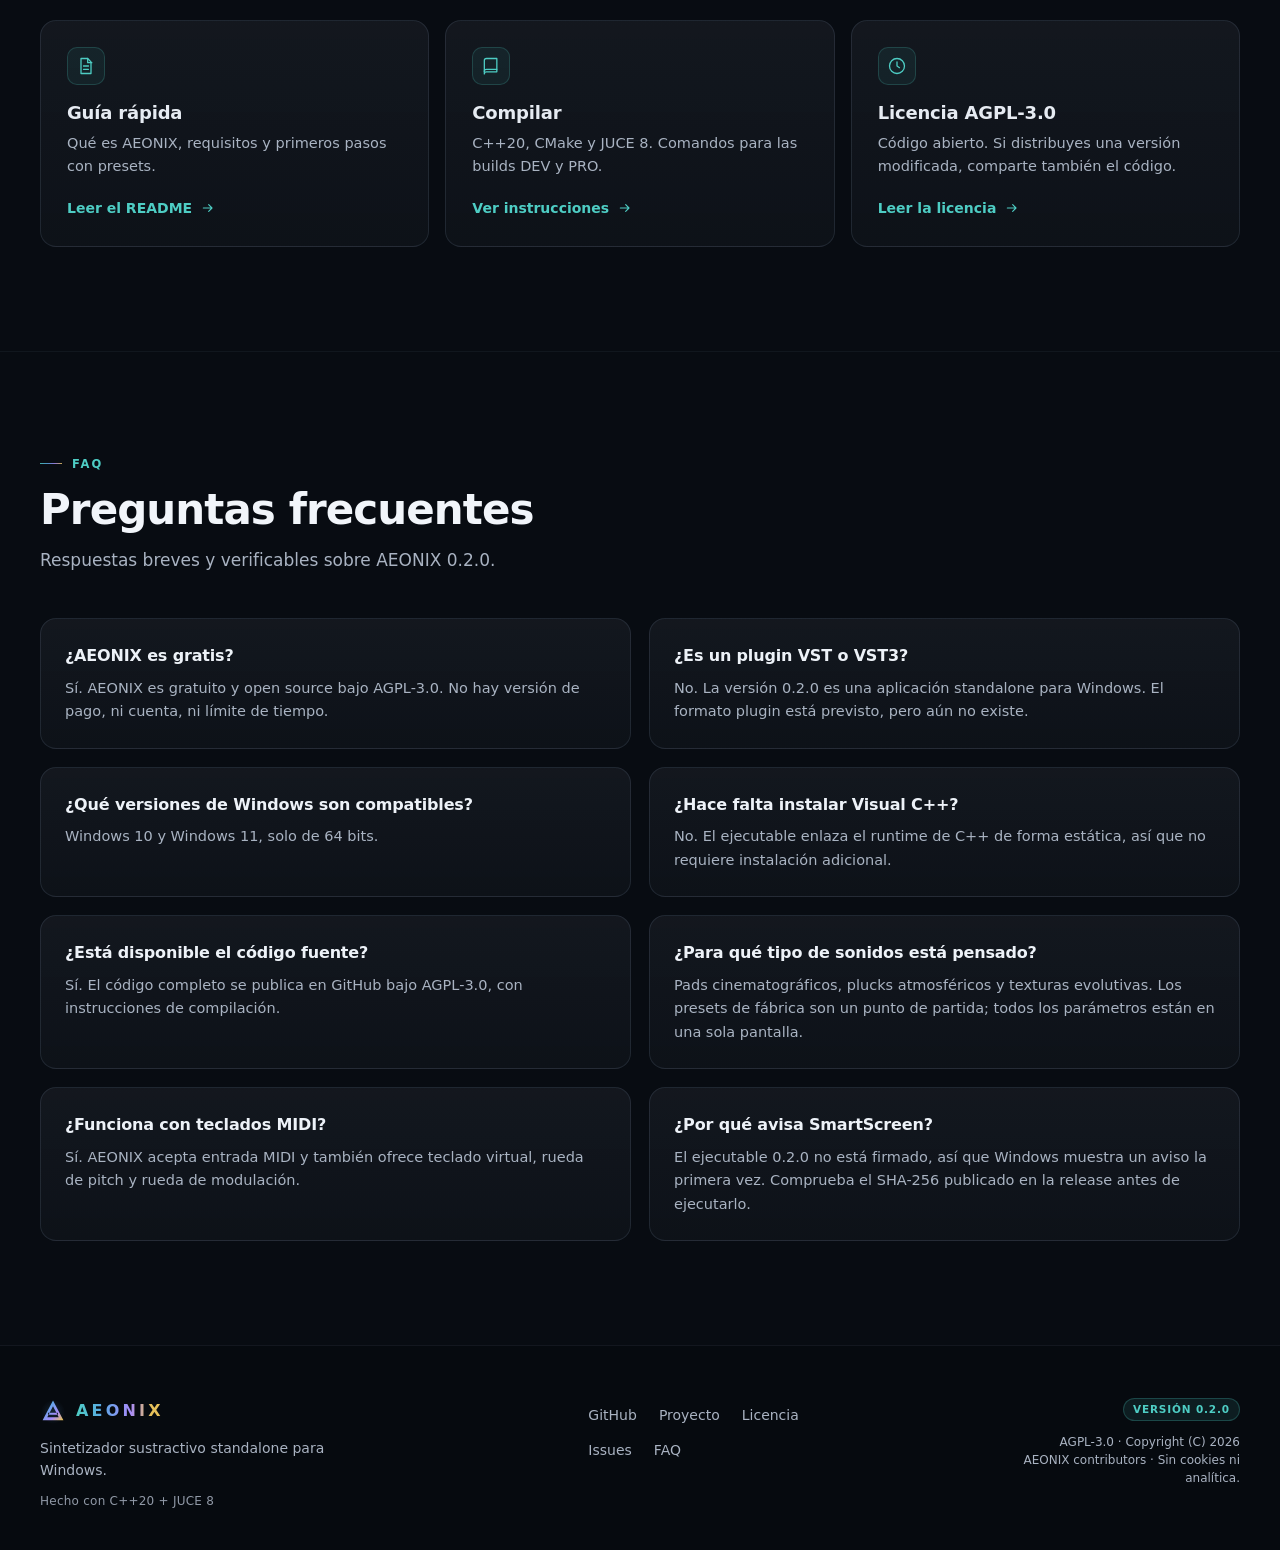
==== commit 78b07994: "docs: correct the 0.2.0 notes and ship an English package readme The changelog still described a 26x" ====
--- a/site/es/index.html
+++ b/site/es/index.html
@@ -703,8 +703,8 @@
           <div class="checksum">
             <p class="checksum__title">SHA256 del ZIP</p>
             <div class="checksum__row">
-              <code>48ABEDD7EC6A2DC464FC387220FB5A55C9706C7BBA7E1CF9112774672C8D2D8A</code>
-              <button class="checksum__copy" type="button" data-copy-hash="48ABEDD7EC6A2DC464FC387220FB5A55C9706C7BBA7E1CF9112774672C8D2D8A" aria-label="Copiar SHA256 del ZIP">
+              <code>425AF79C7C27BA7E373E8DEE13859C977688FDD4BDB76A424C671805BA72BAF7</code>
+              <button class="checksum__copy" type="button" data-copy-hash="425AF79C7C27BA7E373E8DEE13859C977688FDD4BDB76A424C671805BA72BAF7" aria-label="Copiar SHA256 del ZIP">
                 <span>Copiar</span>
               </button>
             </div>
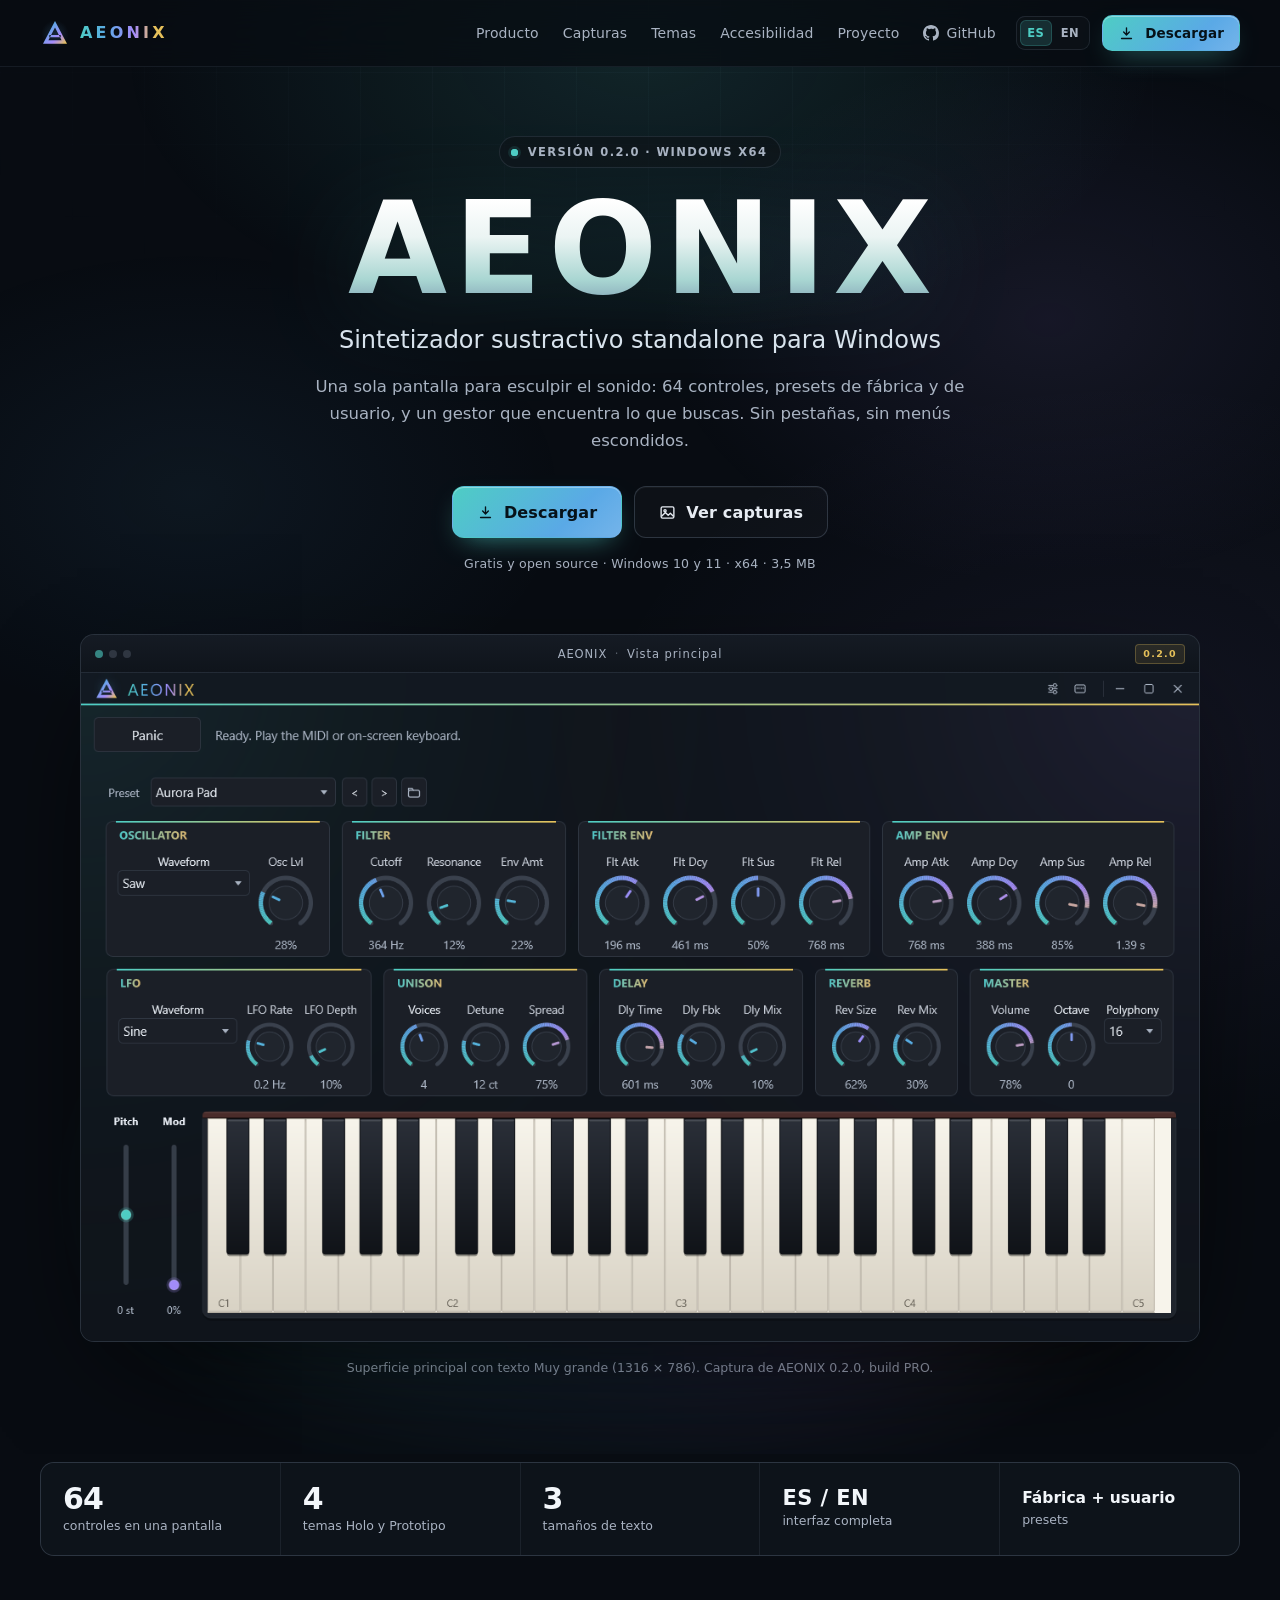
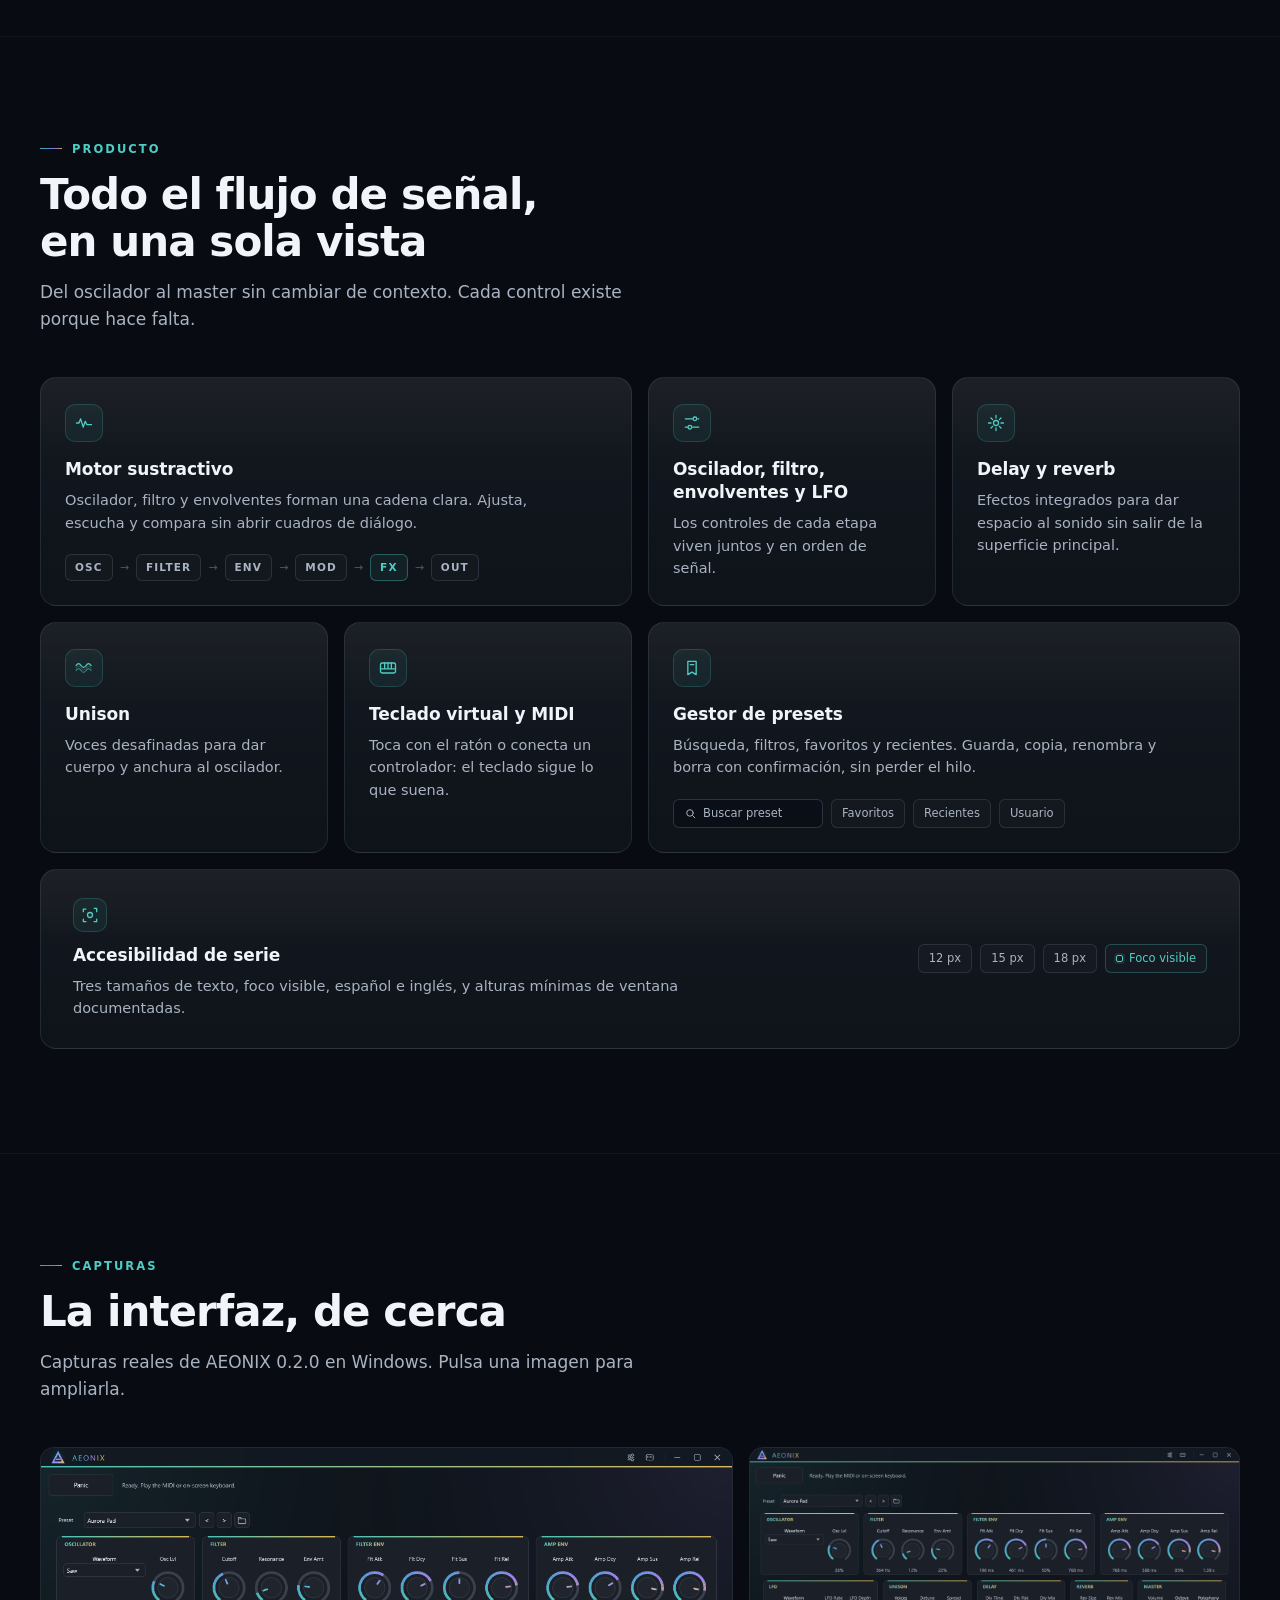
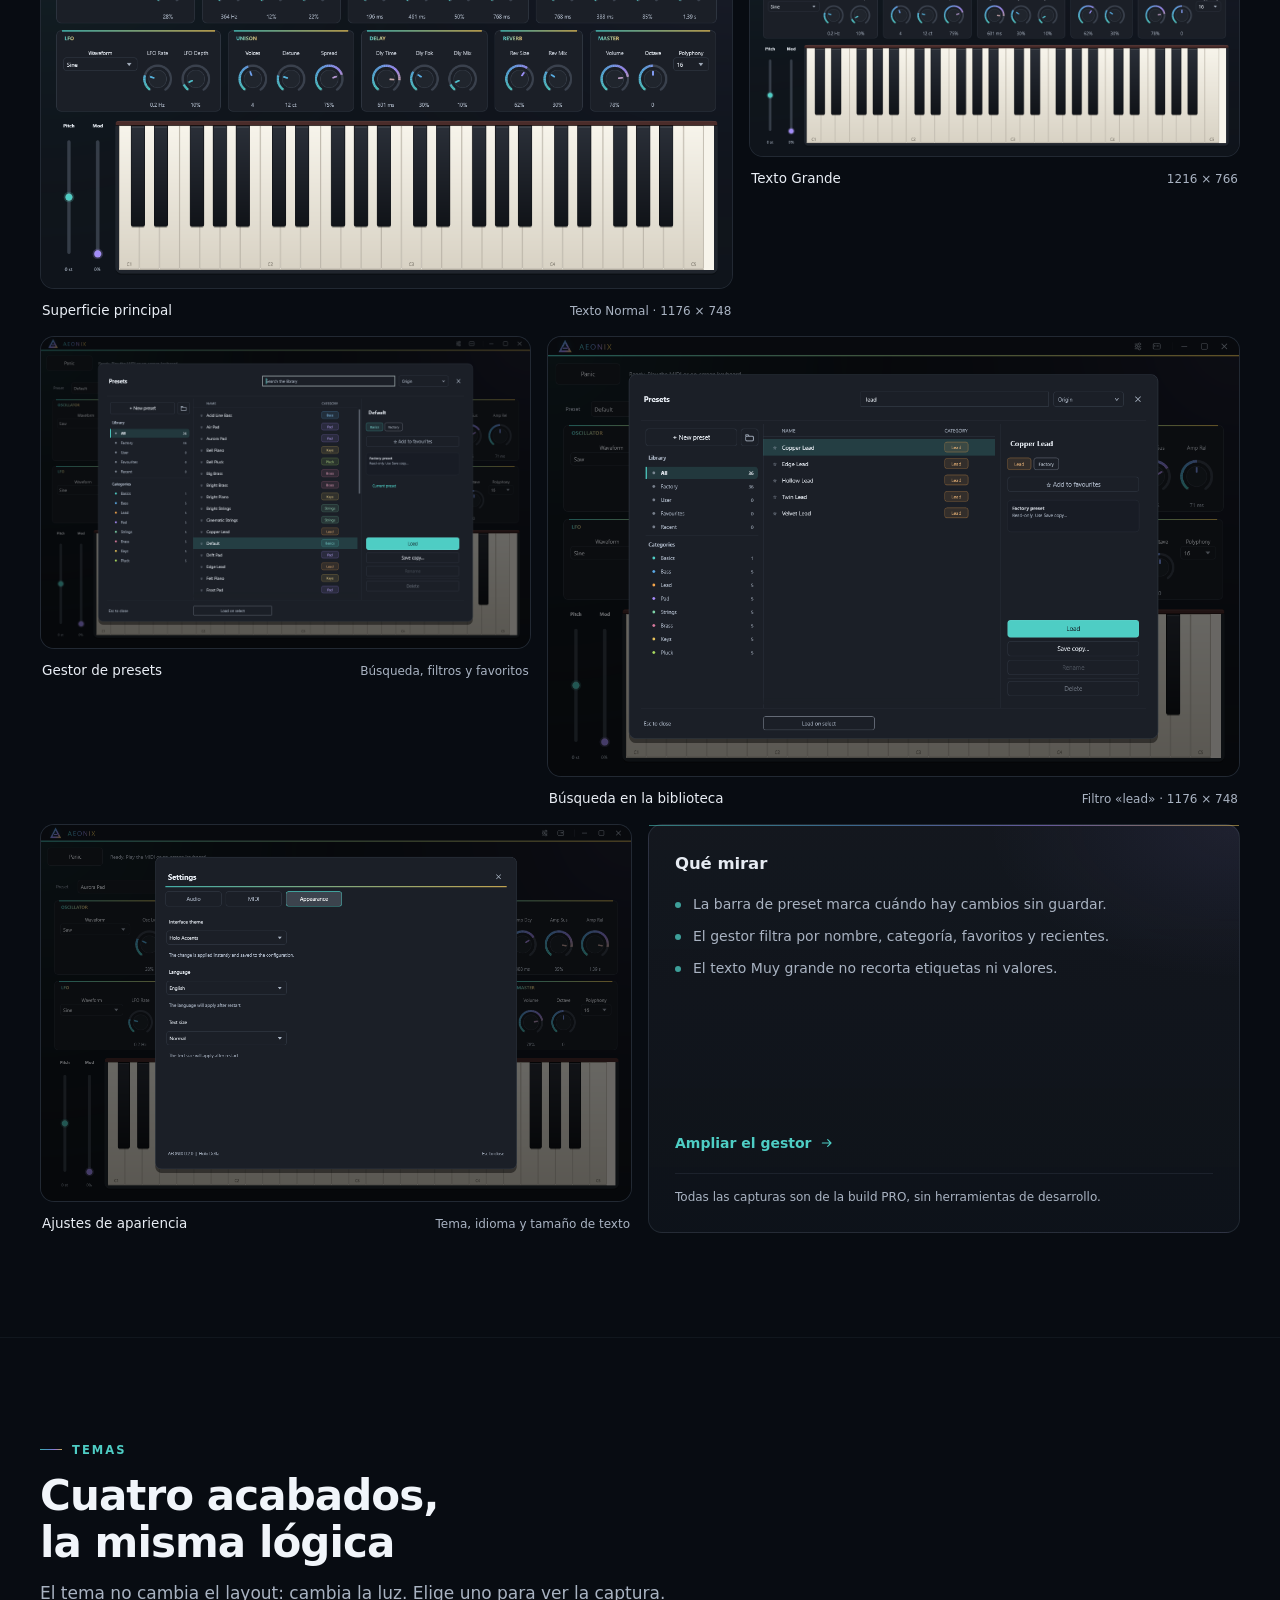
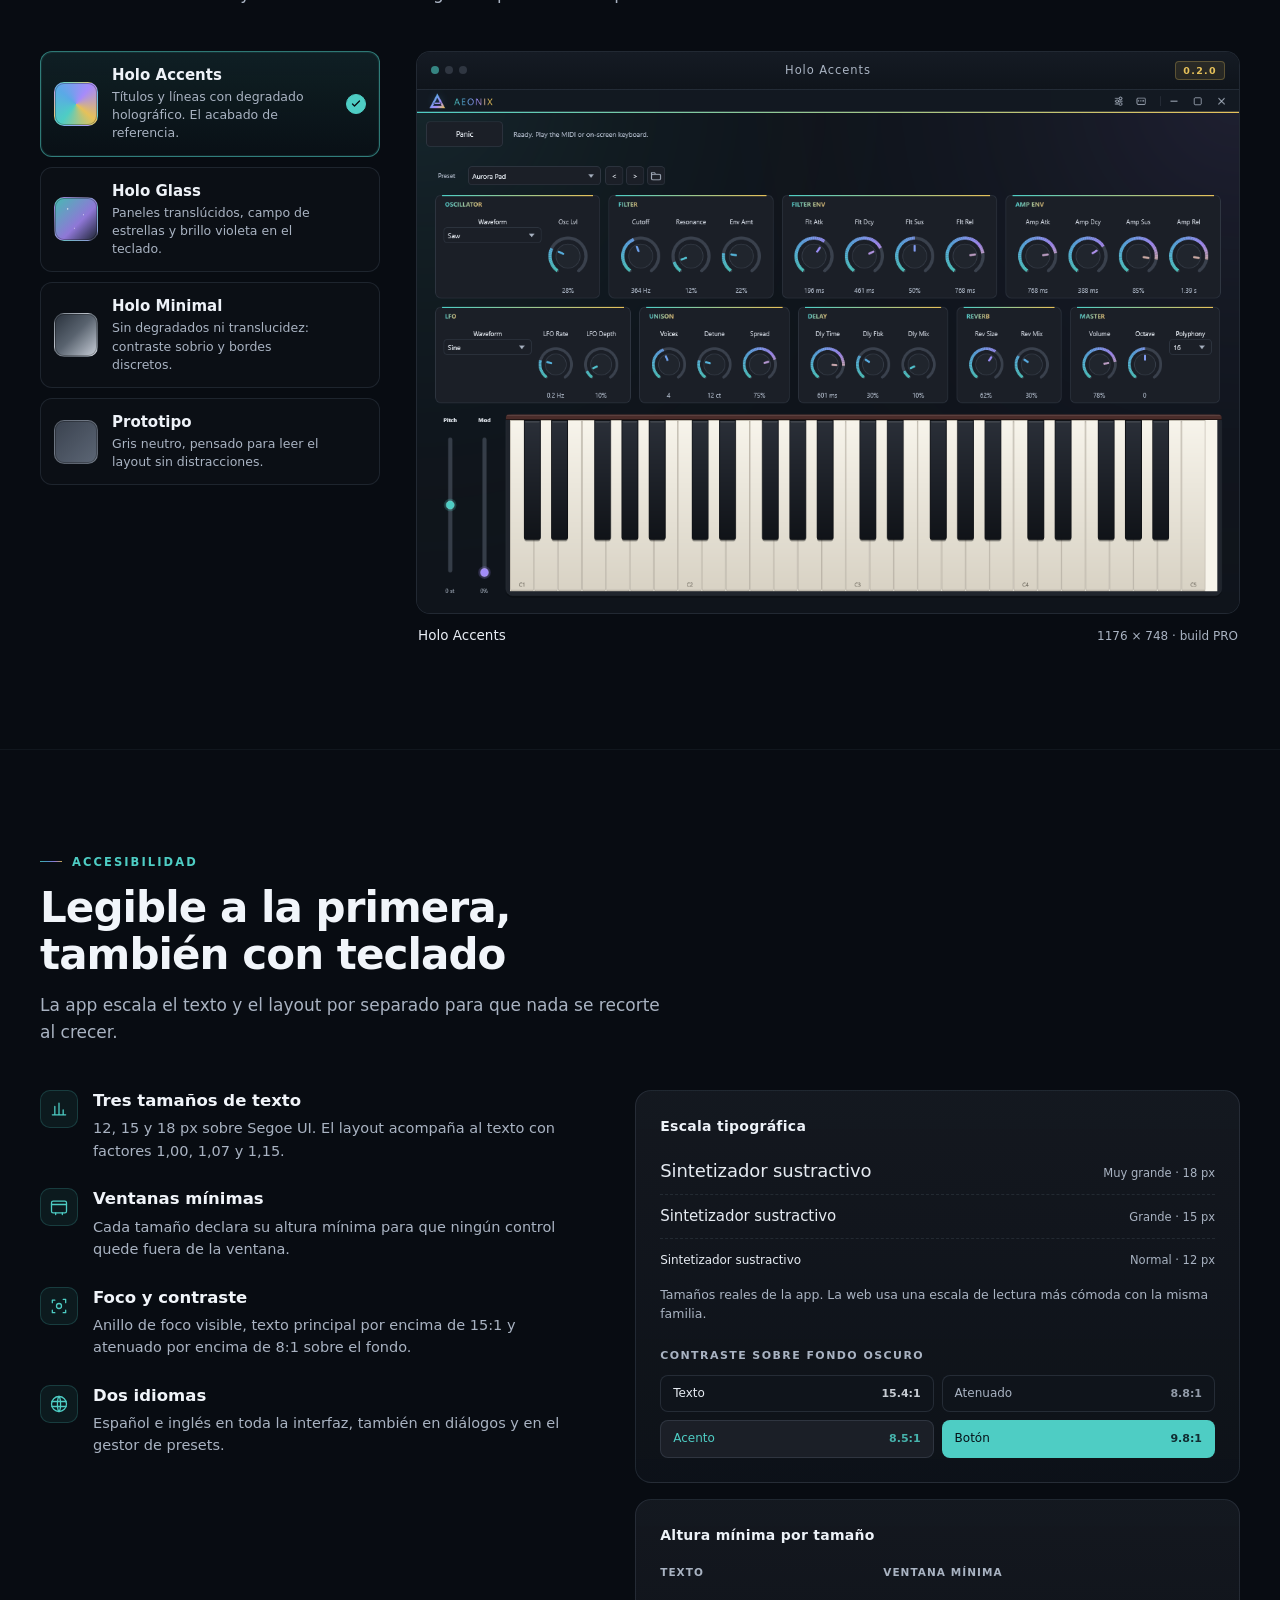
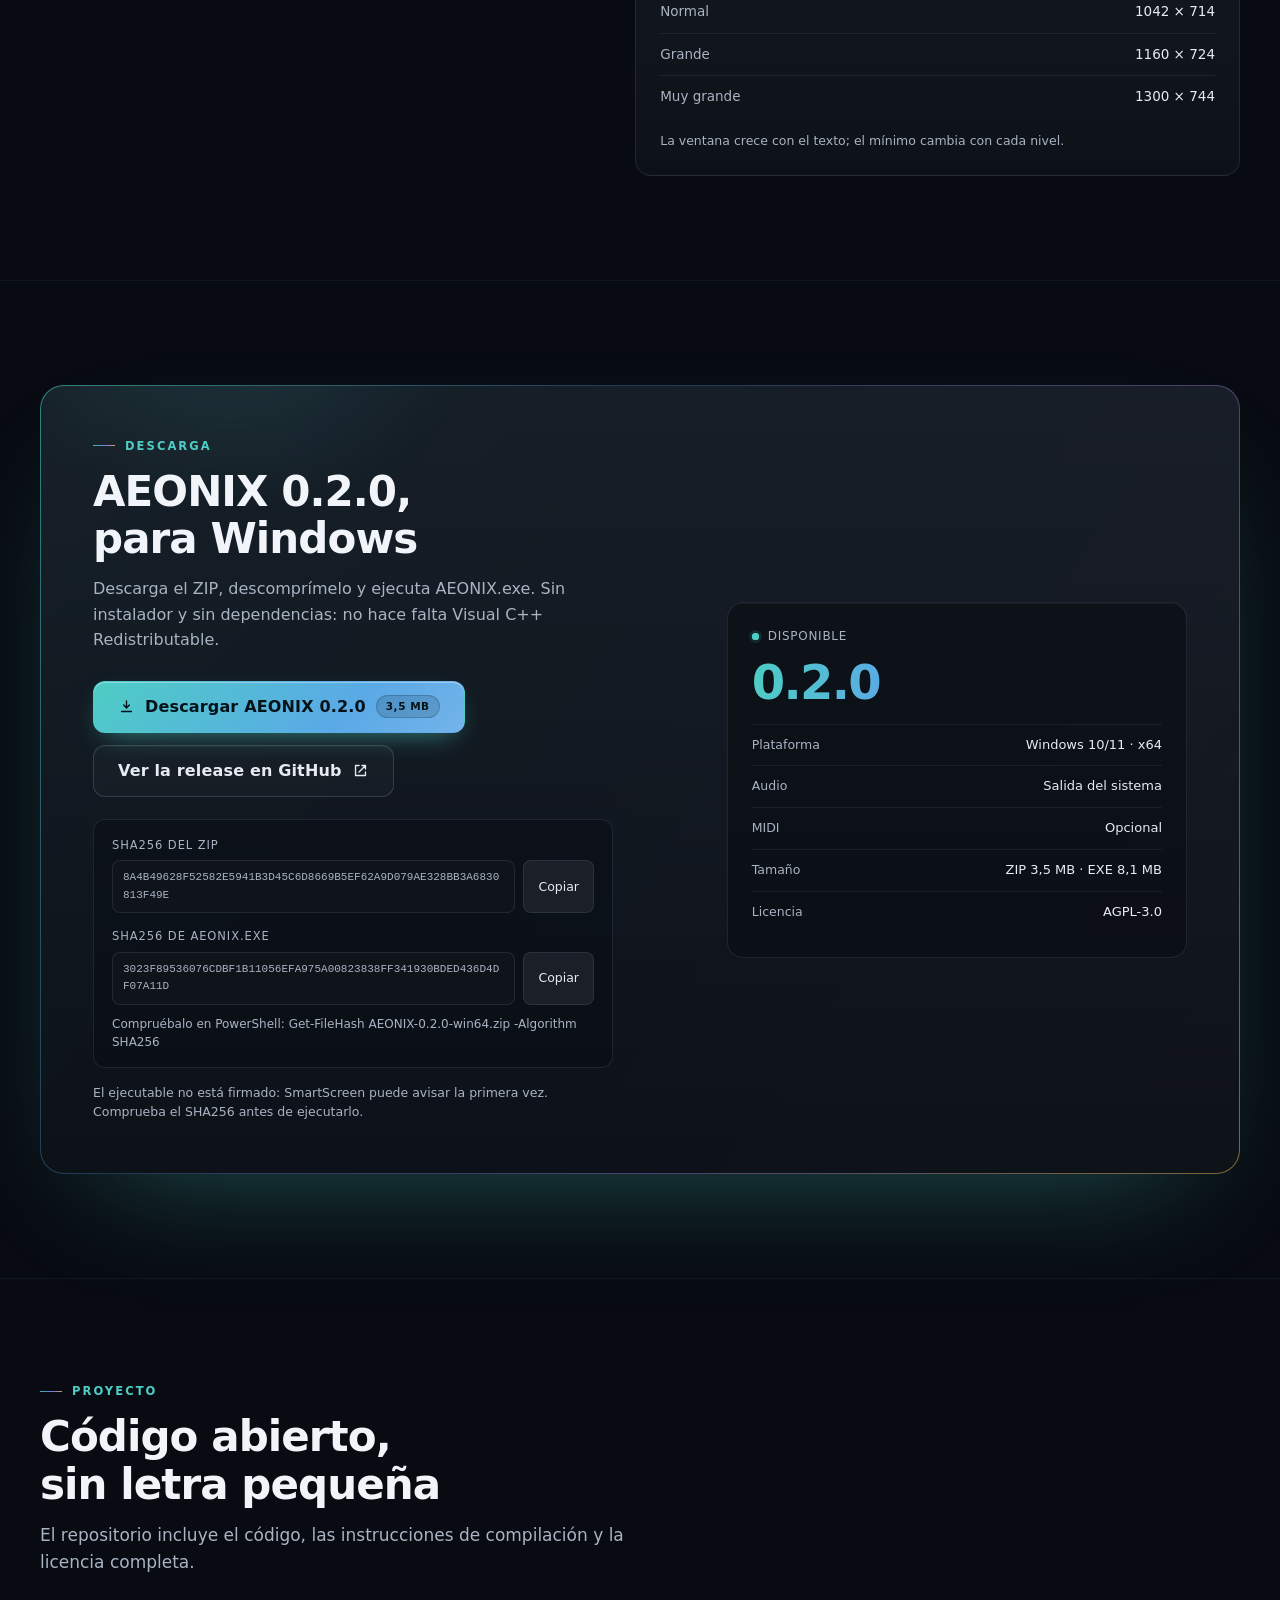
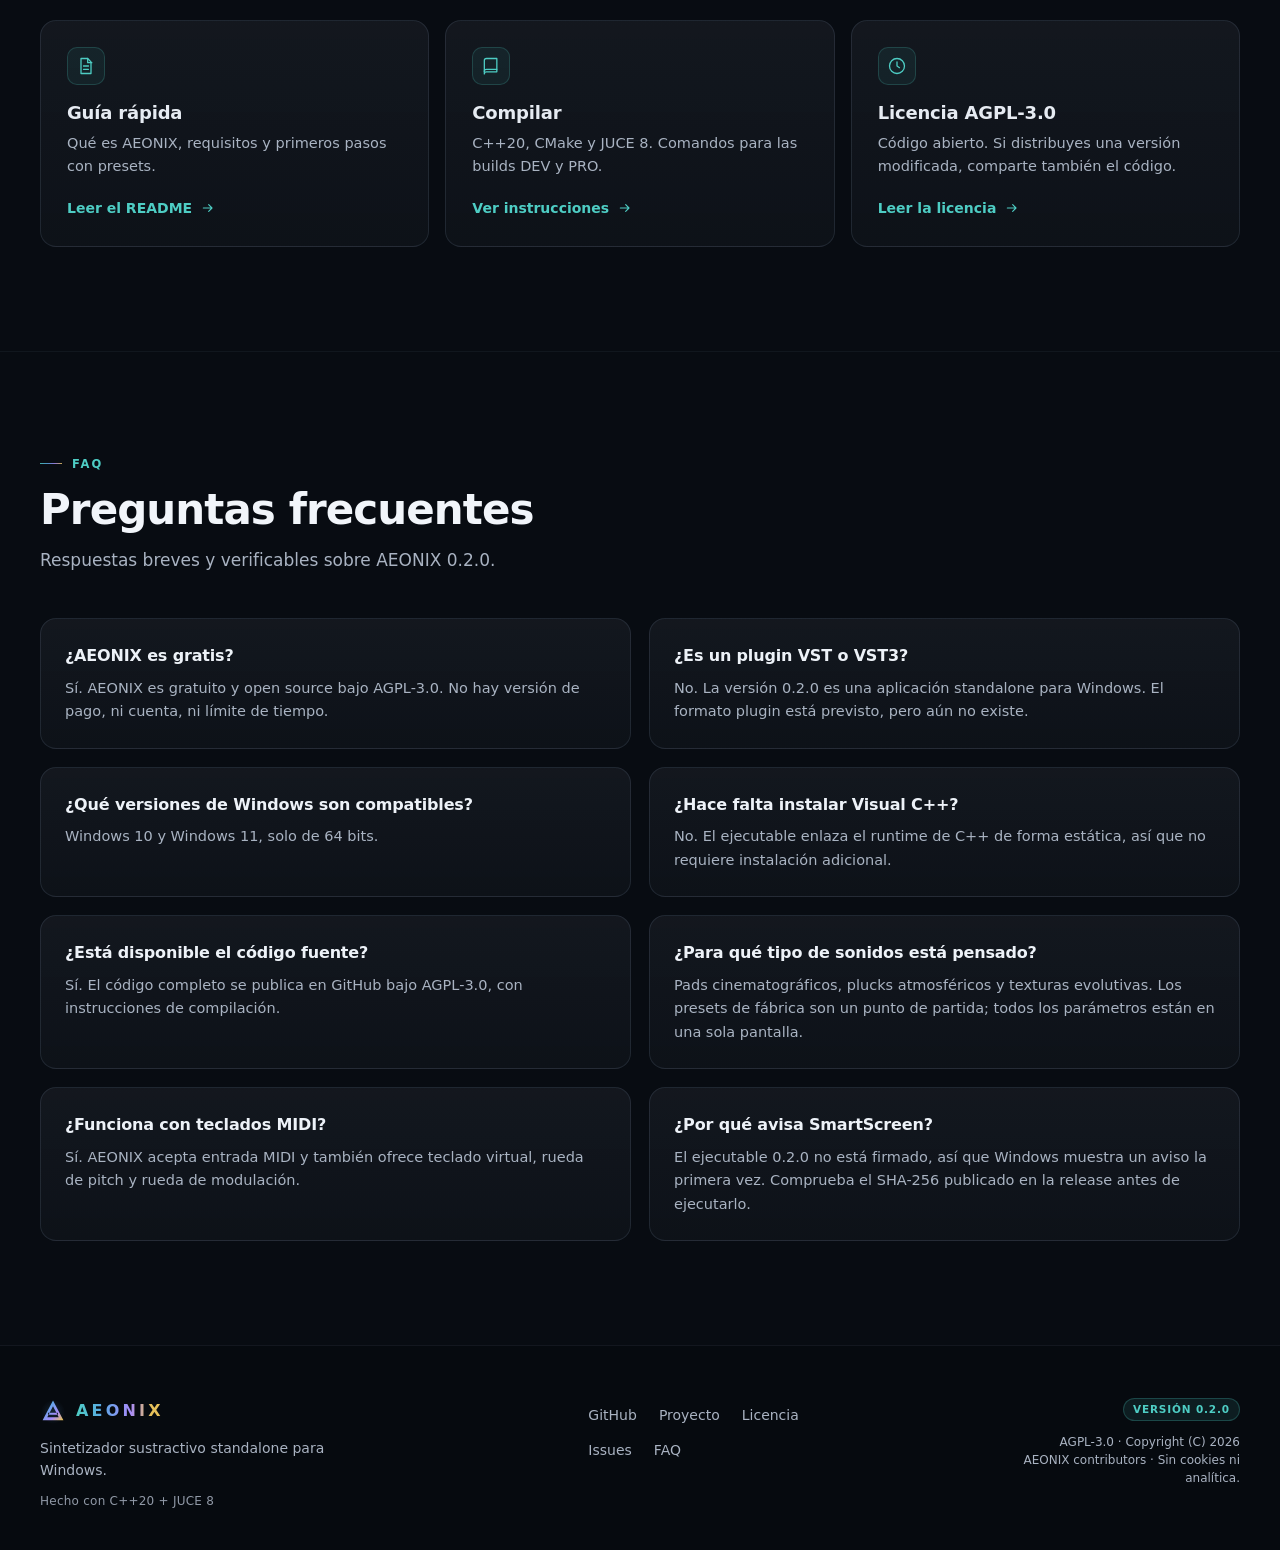
==== commit 349da6df: "fix: ship a 0.2.0 executable and refresh the published hashes The PRO build never regenerated Aeonix" ====
--- a/site/es/index.html
+++ b/site/es/index.html
@@ -49,6 +49,7 @@
     "es"
   ],
   "datePublished": "2026-11-11",
+  "dateModified": "2026-11-15",
   "url": "https://amareca.github.io/aeonix-synth/es/",
   "downloadUrl": "https://github.com/amareca/aeonix-synth/releases/latest",
   "codeRepository": "https://github.com/amareca/aeonix-synth",
@@ -703,15 +704,15 @@
           <div class="checksum">
             <p class="checksum__title">SHA256 del ZIP</p>
             <div class="checksum__row">
-              <code>425AF79C7C27BA7E373E8DEE13859C977688FDD4BDB76A424C671805BA72BAF7</code>
-              <button class="checksum__copy" type="button" data-copy-hash="425AF79C7C27BA7E373E8DEE13859C977688FDD4BDB76A424C671805BA72BAF7" aria-label="Copiar SHA256 del ZIP">
+              <code>8A4B49628F52582E5941B3D45C6D8669B5EF62A9D079AE328BB3A6830813F49E</code>
+              <button class="checksum__copy" type="button" data-copy-hash="8A4B49628F52582E5941B3D45C6D8669B5EF62A9D079AE328BB3A6830813F49E" aria-label="Copiar SHA256 del ZIP">
                 <span>Copiar</span>
               </button>
             </div>
             <p class="checksum__title">SHA256 de AEONIX.exe</p>
             <div class="checksum__row">
-              <code>8F629C20B44A82E65B8F4195885DF00EC83EAD9FD76D096C6B26D9C0B97AD6F3</code>
-              <button class="checksum__copy" type="button" data-copy-hash="8F629C20B44A82E65B8F4195885DF00EC83EAD9FD76D096C6B26D9C0B97AD6F3" aria-label="Copiar SHA256 de AEONIX.exe">
+              <code>3023F89536076CDBF1B11056EFA975A00823838FF341930BDED436D4DF07A11D</code>
+              <button class="checksum__copy" type="button" data-copy-hash="3023F89536076CDBF1B11056EFA975A00823838FF341930BDED436D4DF07A11D" aria-label="Copiar SHA256 de AEONIX.exe">
                 <span>Copiar</span>
               </button>
             </div>
